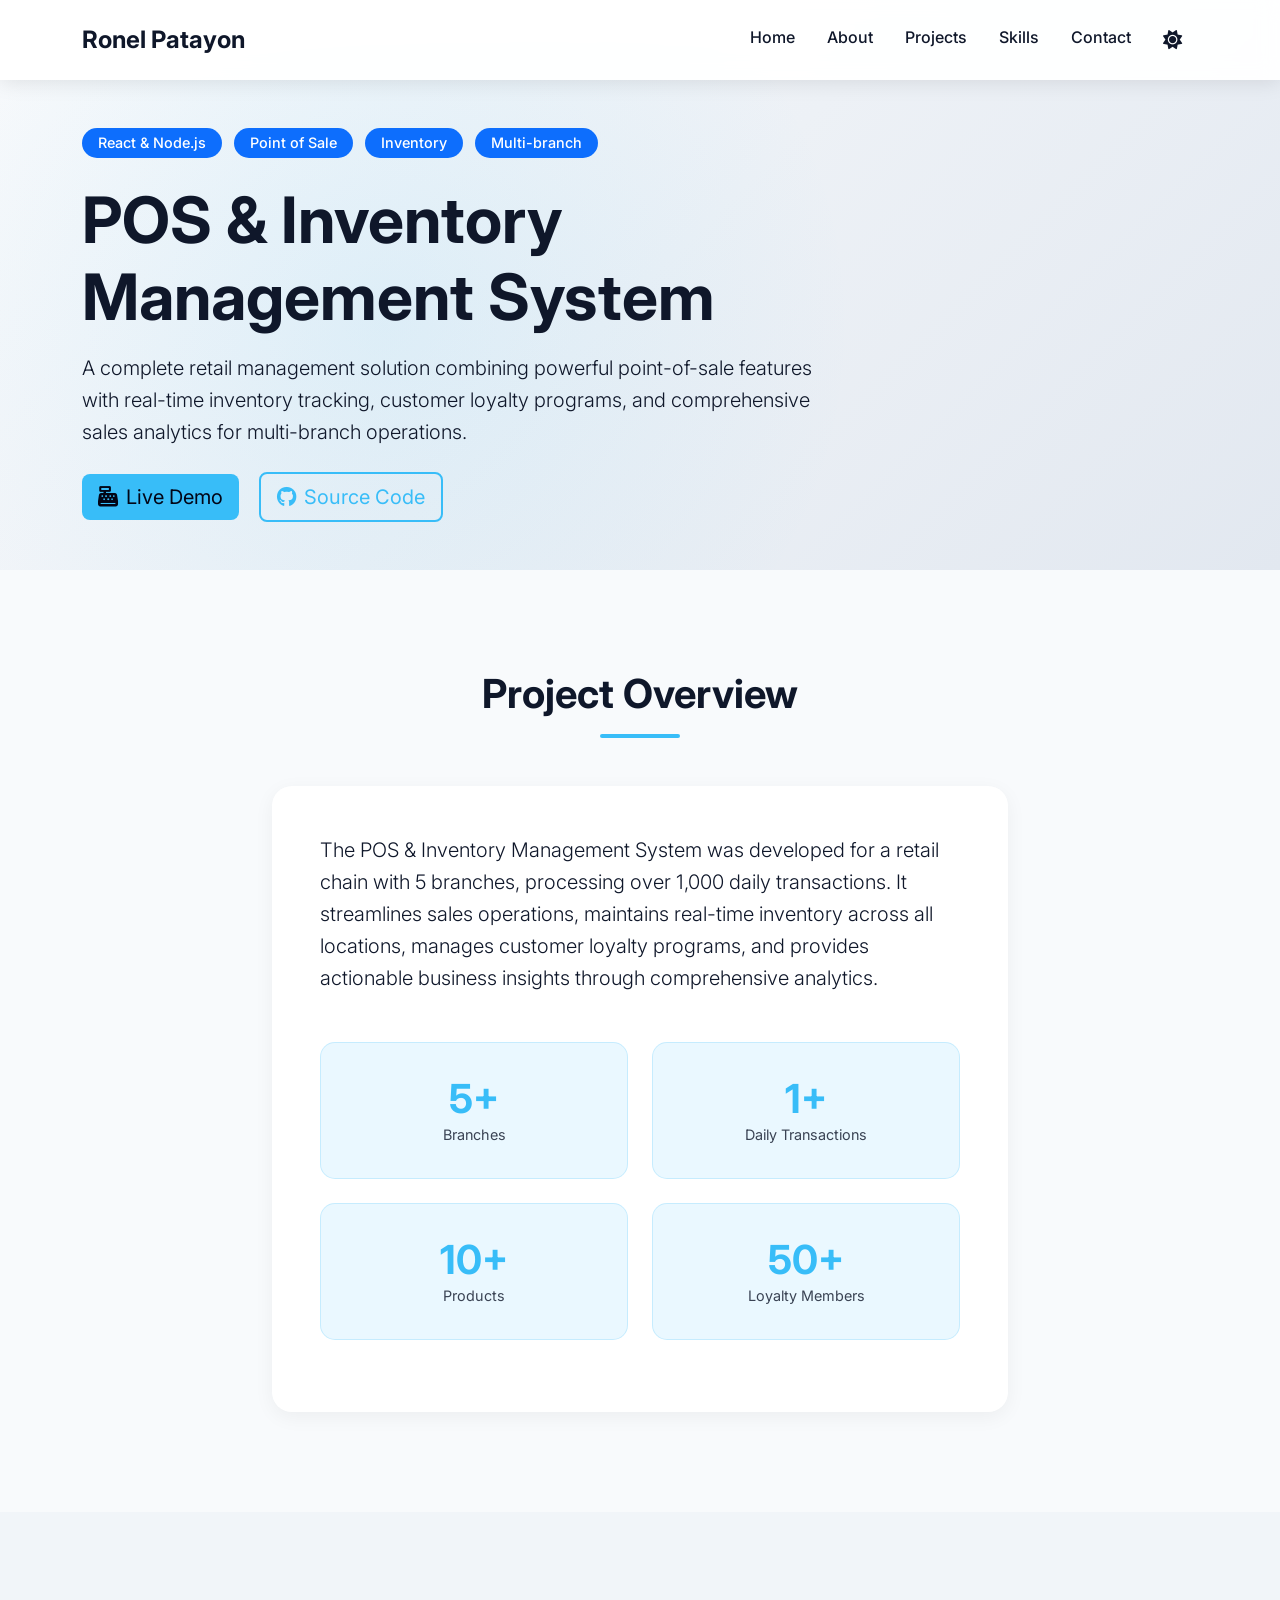
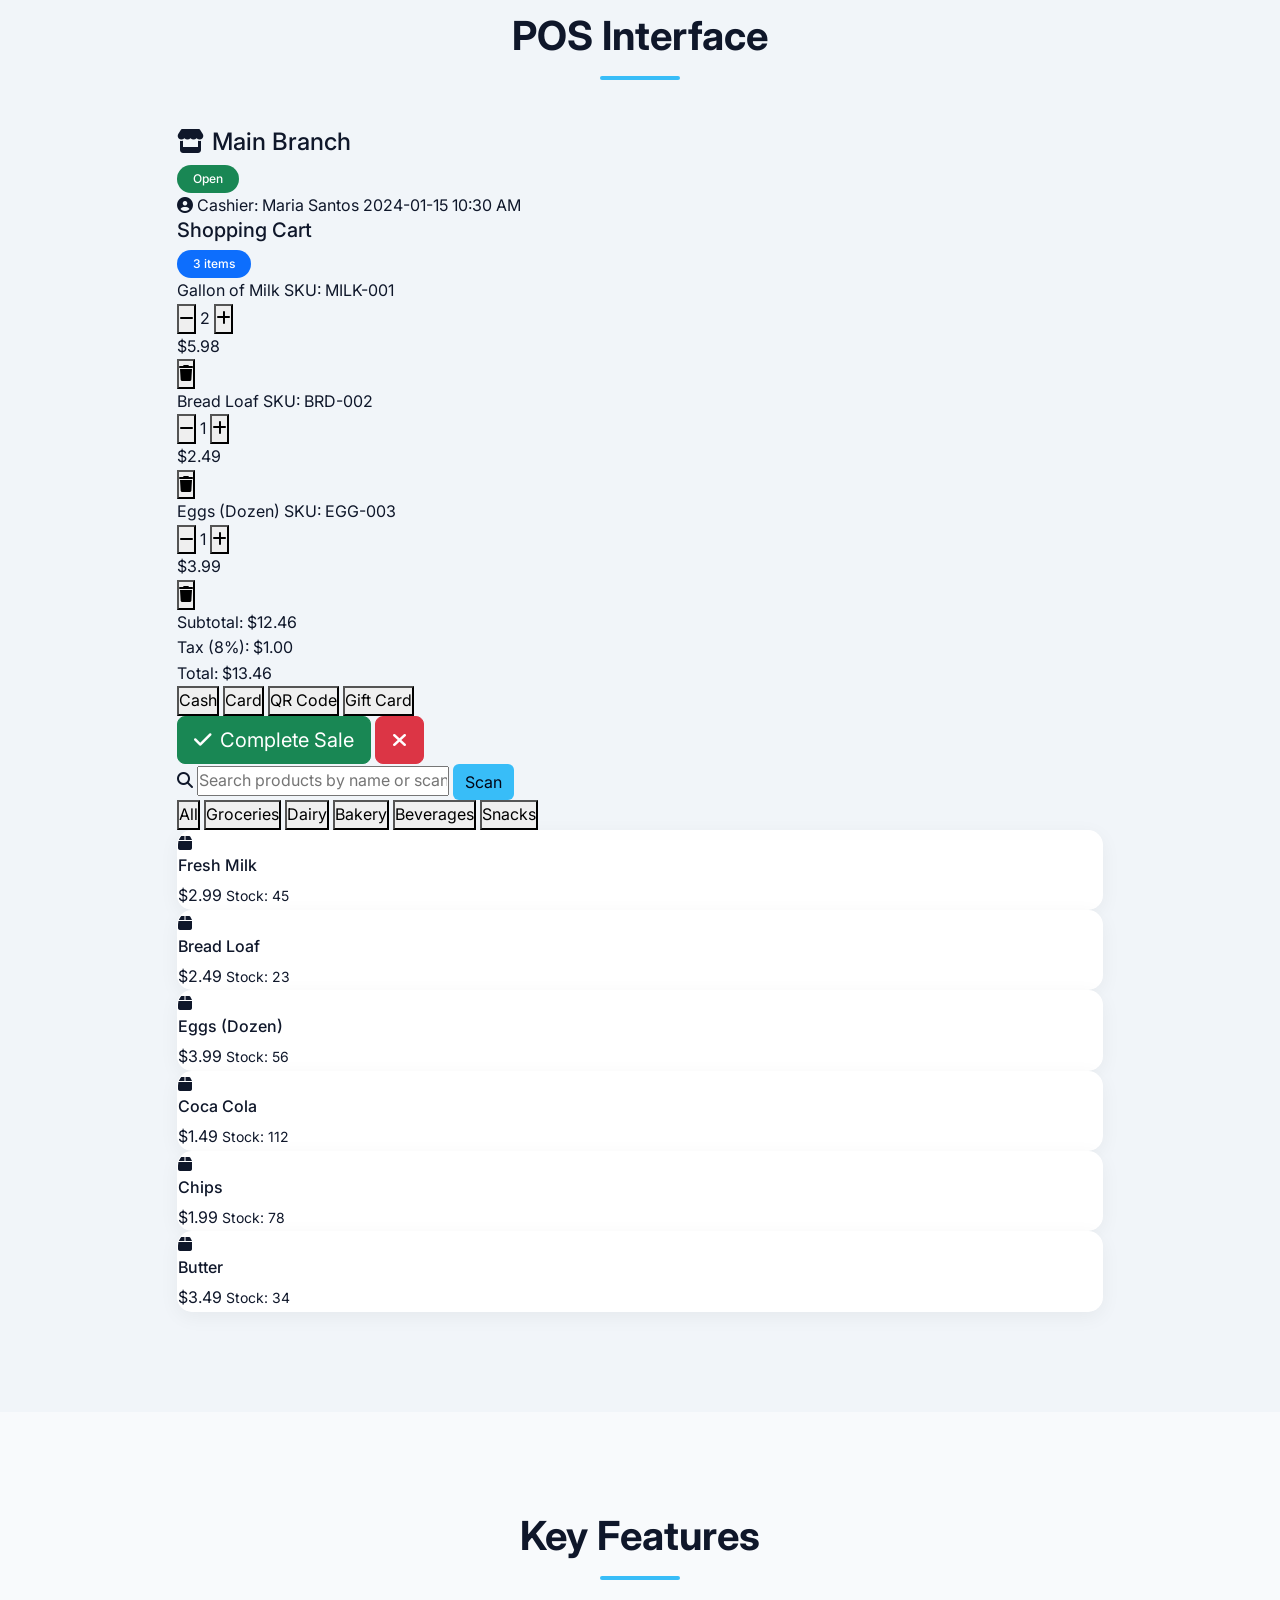
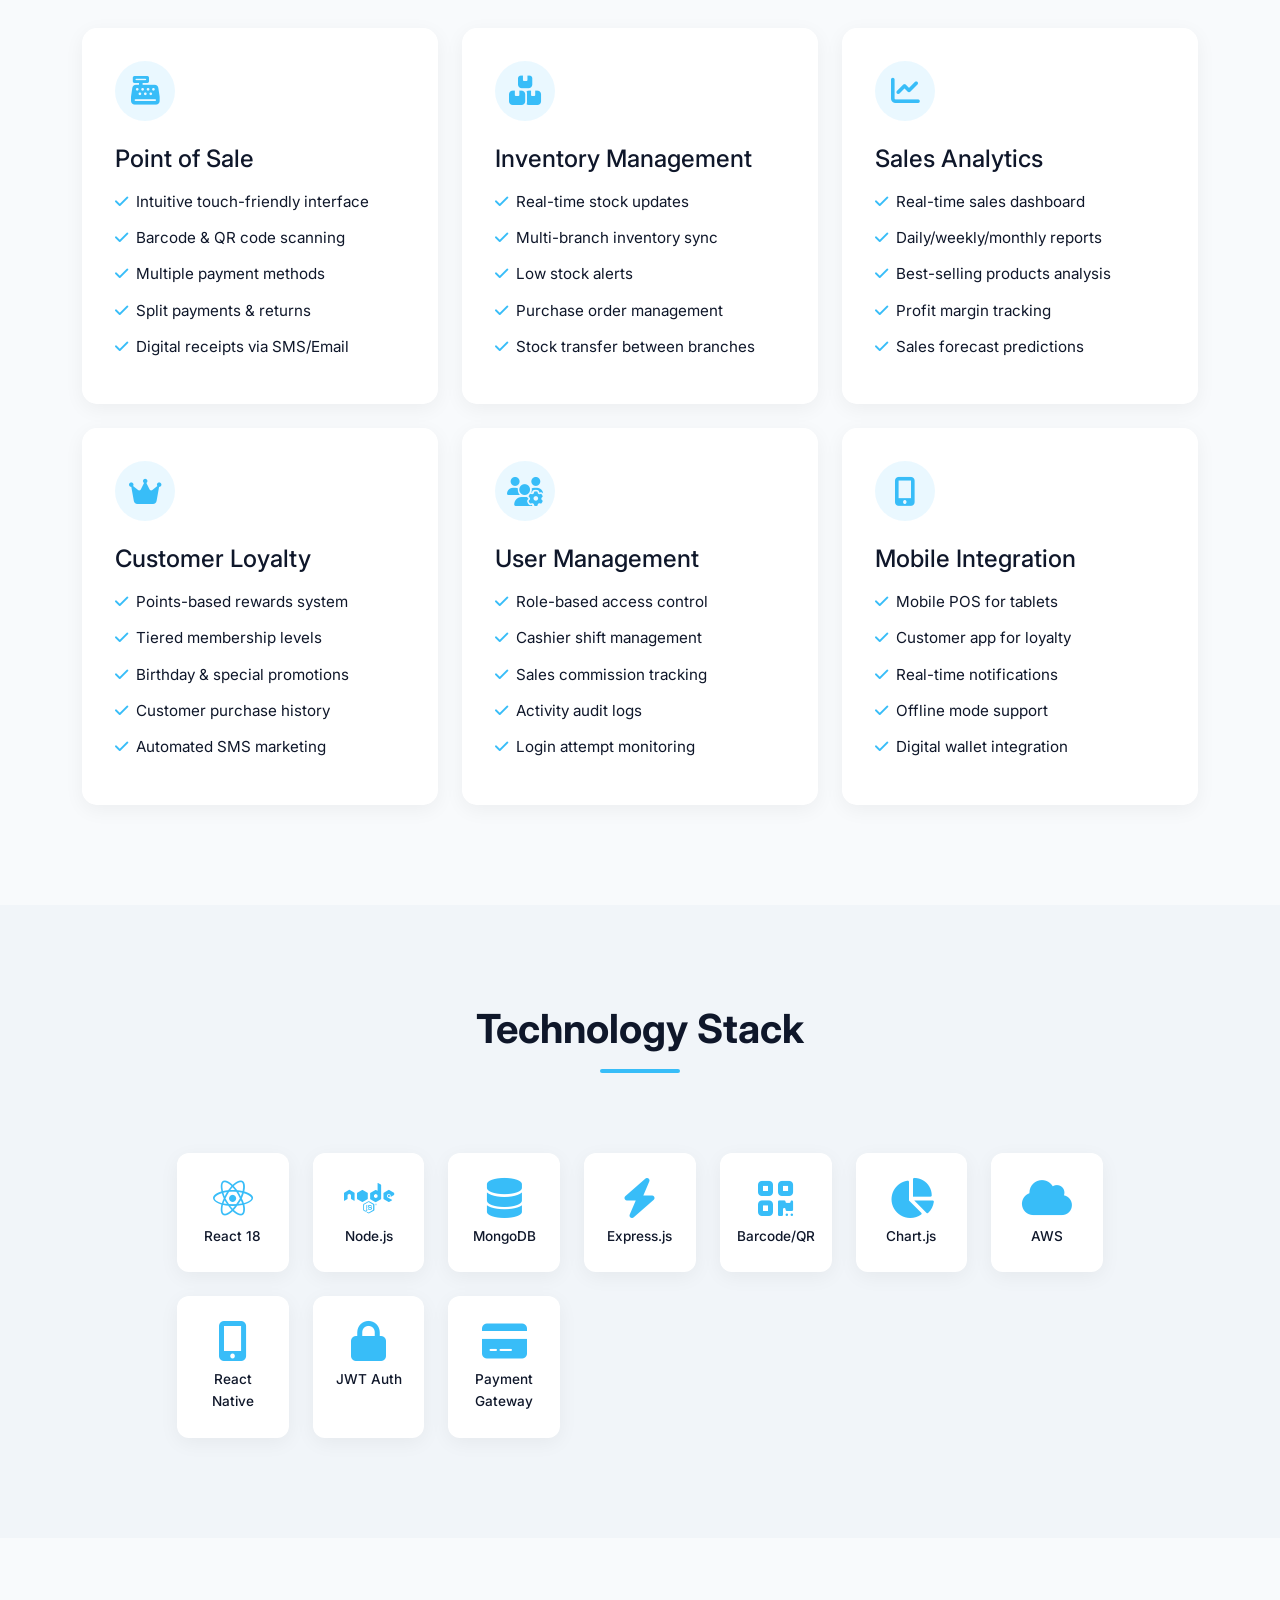
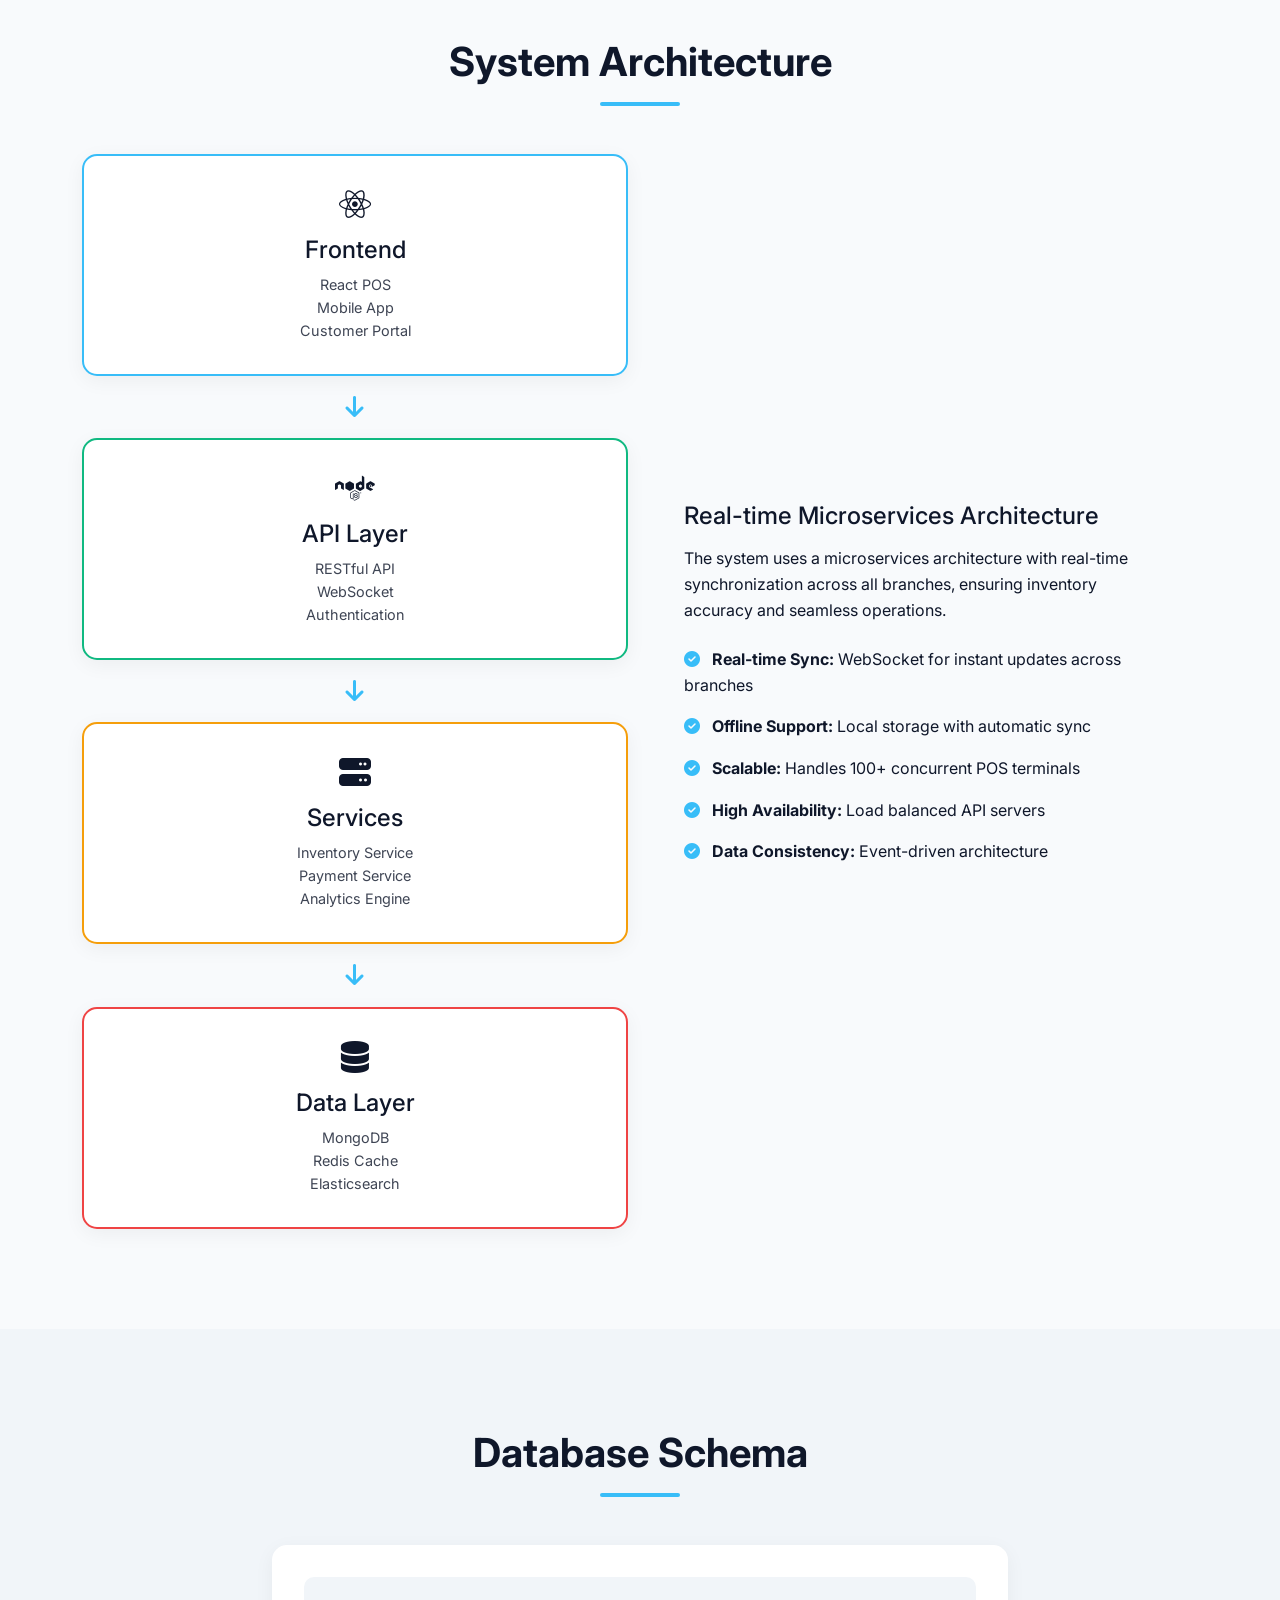
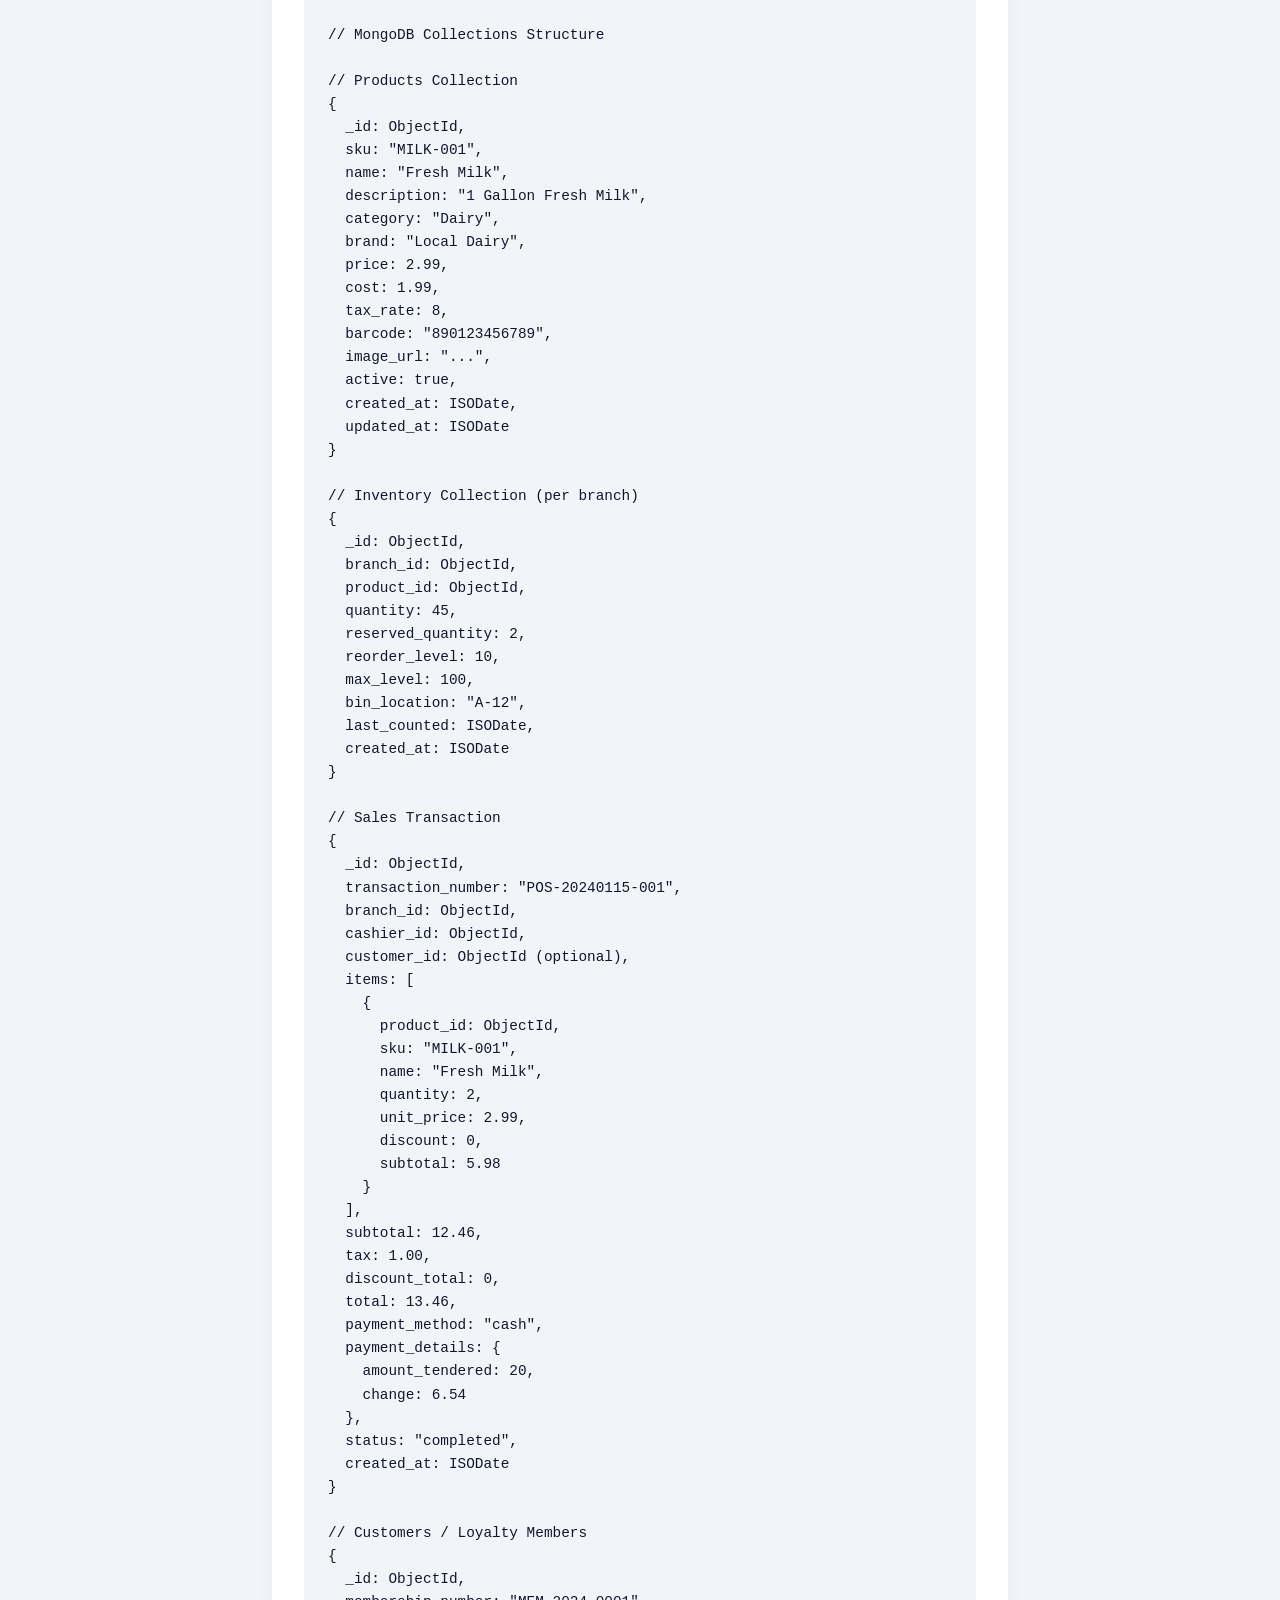
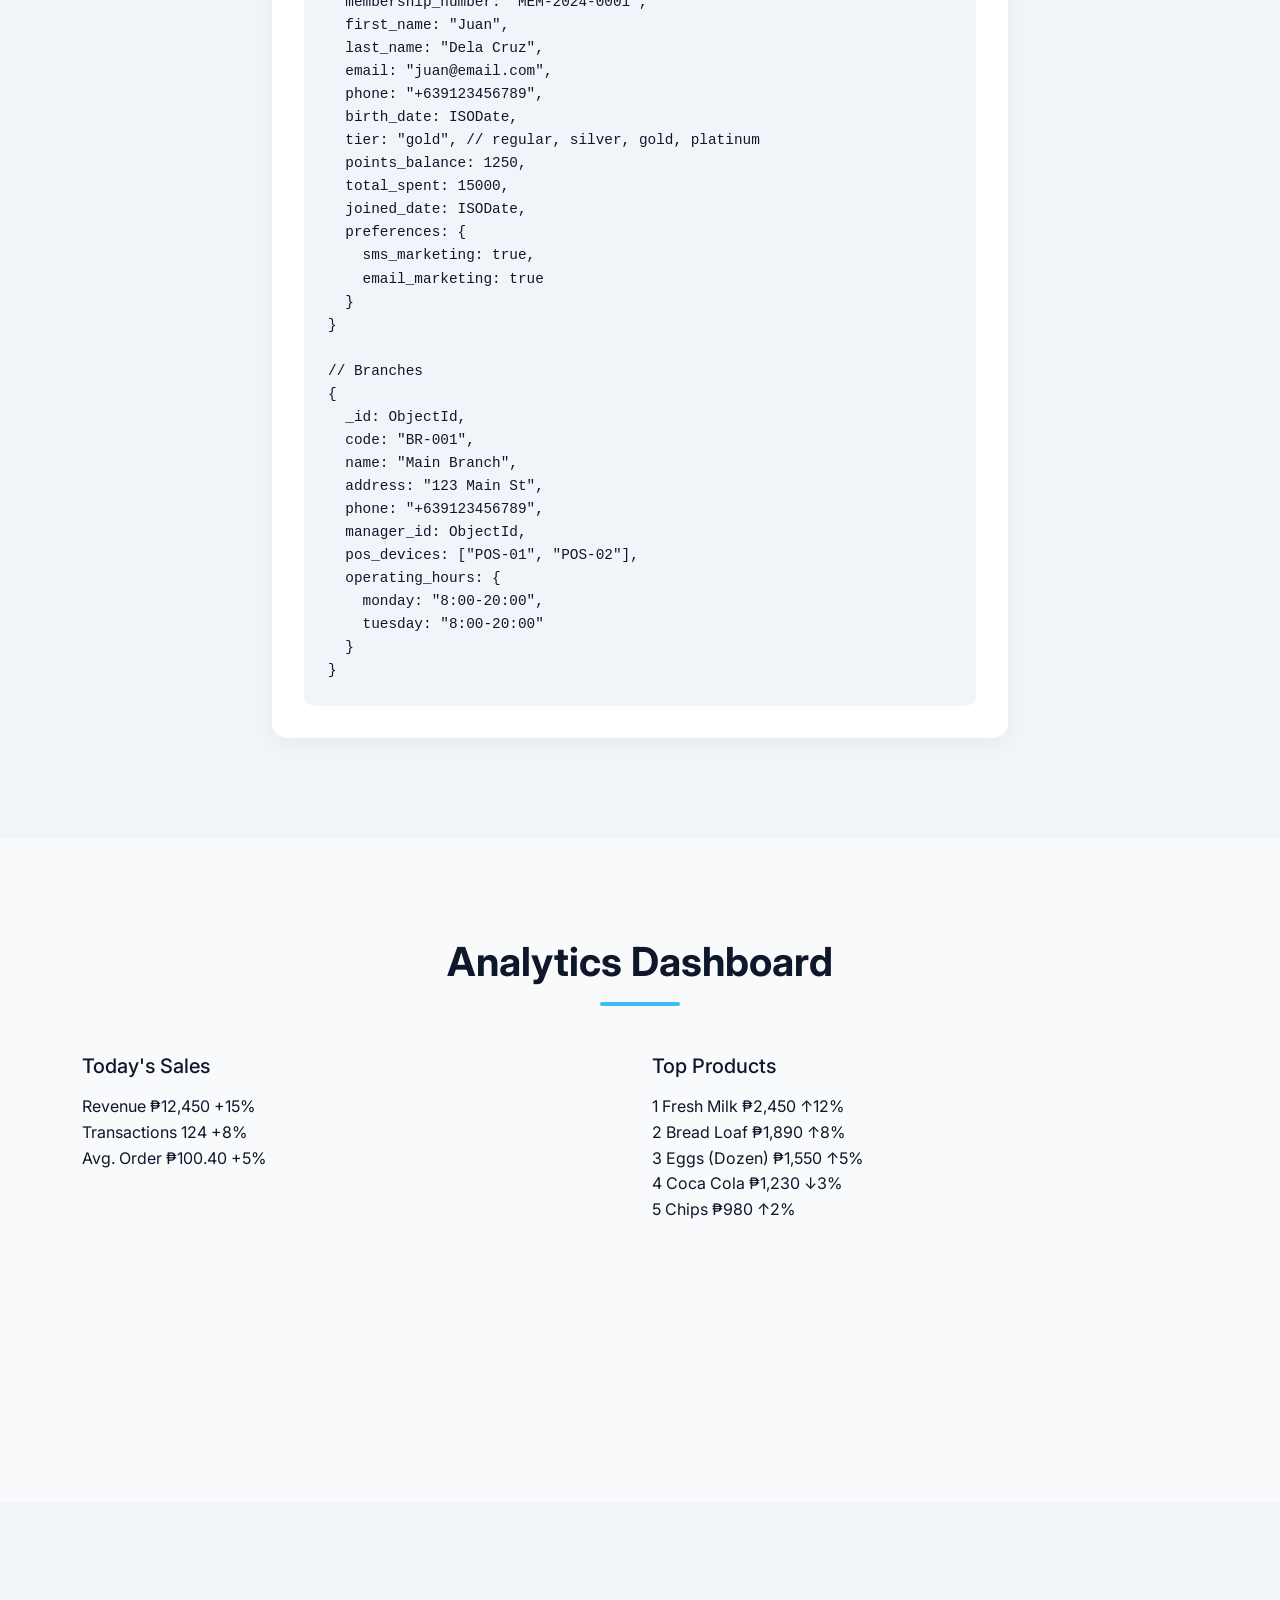
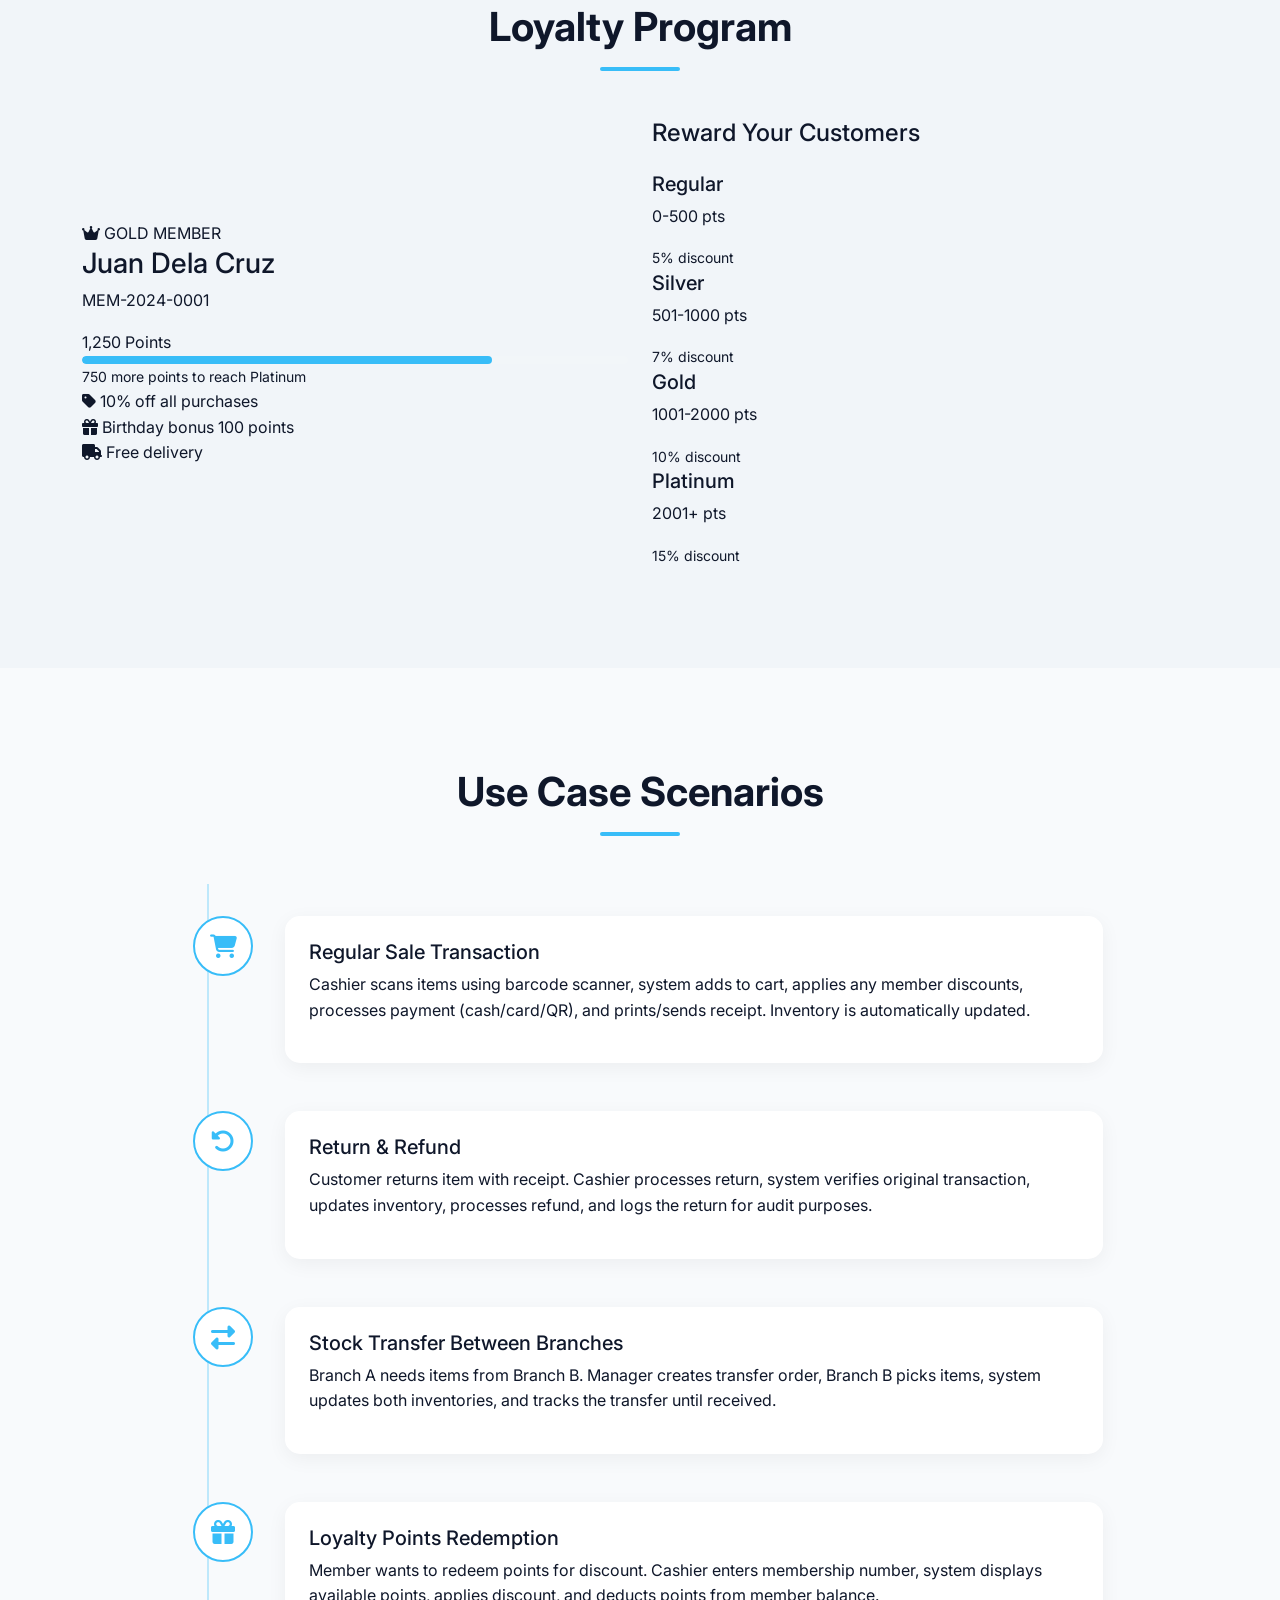
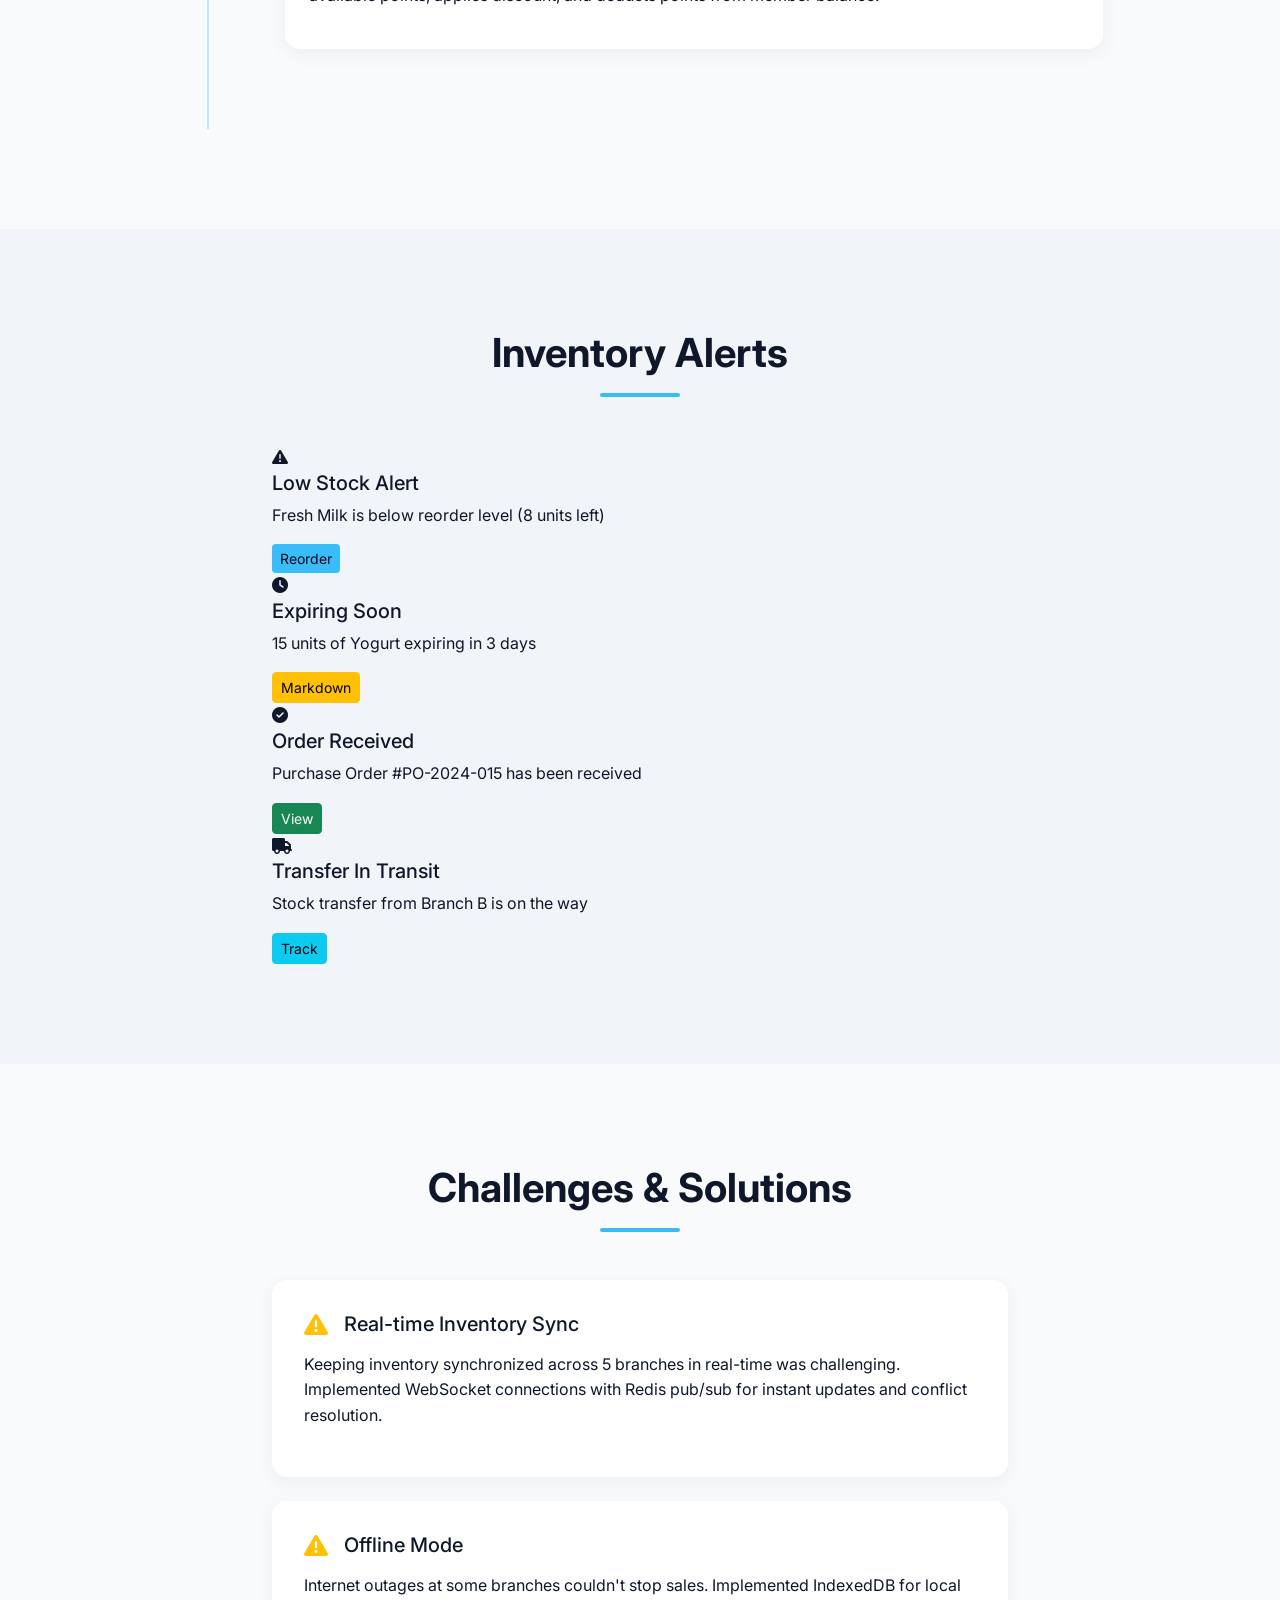
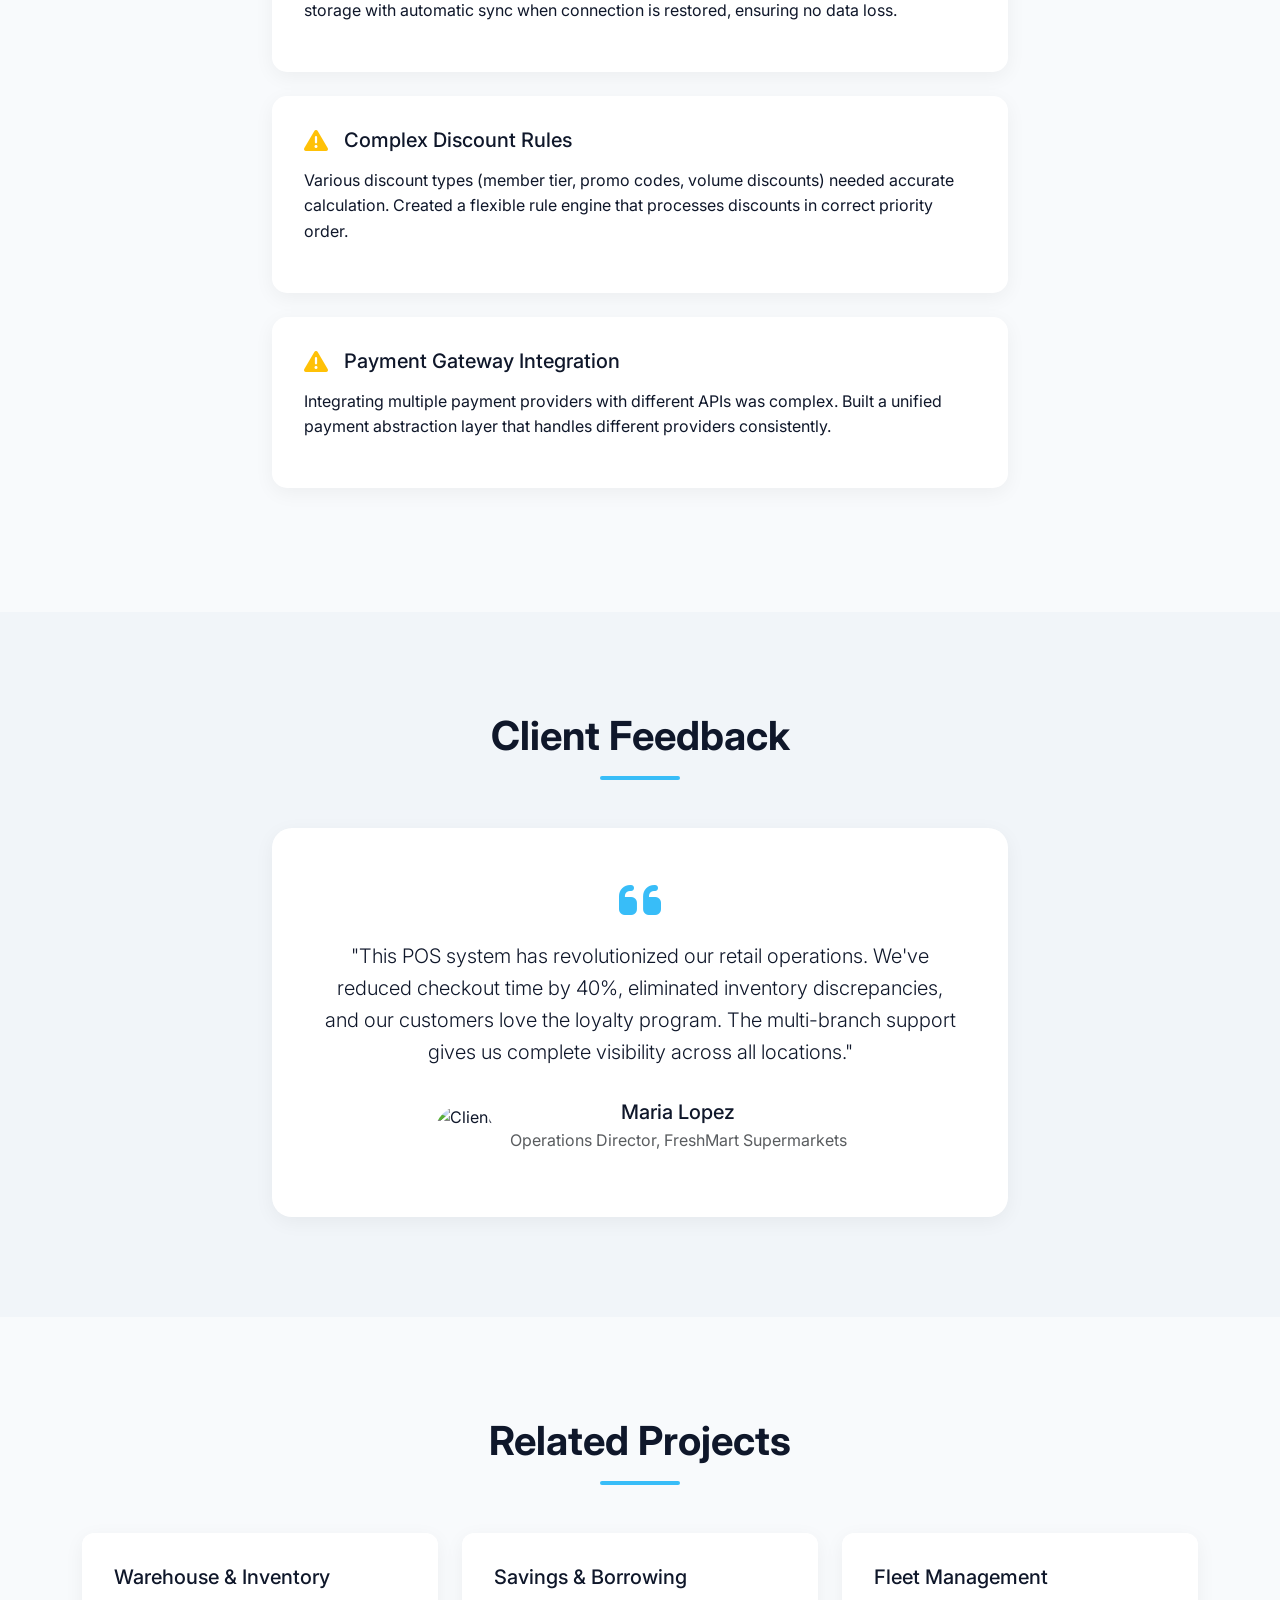
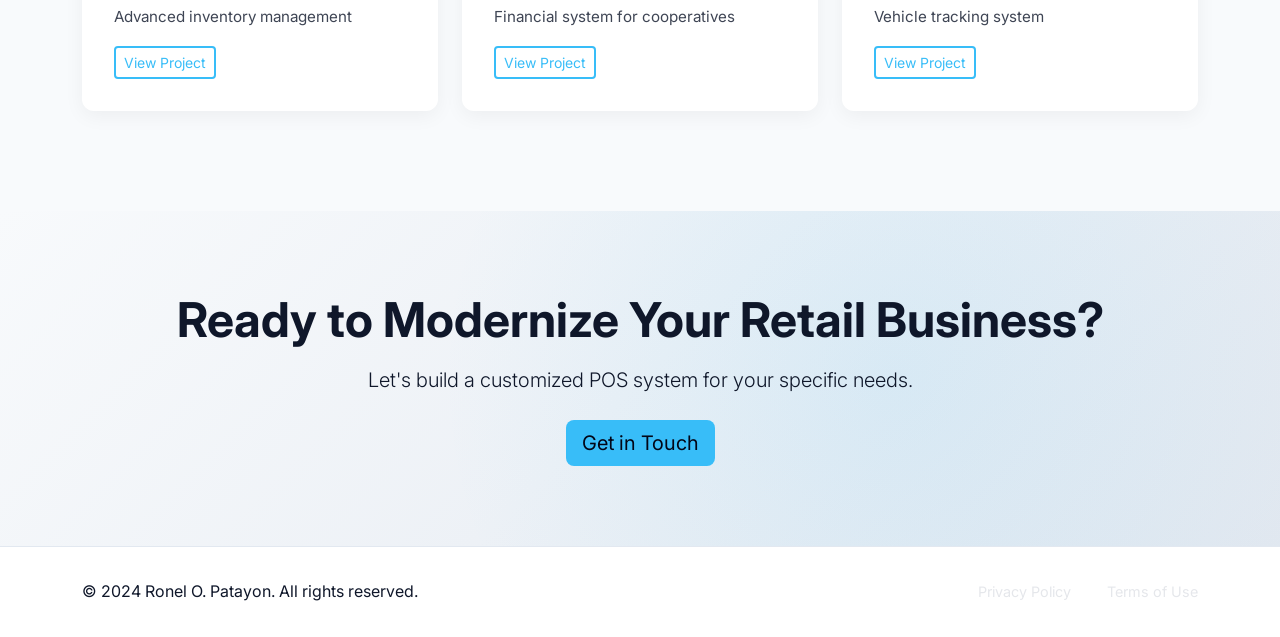
==== pos-inventory.html @ f236cc5f "Create pos-inventory.html New Page" ====
<!DOCTYPE html>
<html lang="en">
<head>
  <meta charset="UTF-8">
  <title>POS & Inventory System | Ronel O. Patayon</title>
  <meta name="viewport" content="width=device-width, initial-scale=1.0">
  <meta name="description" content="Complete point of sale system with inventory management, sales analytics, customer loyalty program, and multi-branch support">
  
  <!-- Google Fonts -->
  <link href="https://fonts.googleapis.com/css2?family=Inter:wght@300;400;600;700&display=swap" rel="stylesheet">
  
  <!-- Bootstrap 5 CSS -->
  <link href="https://cdn.jsdelivr.net/npm/bootstrap@5.3.1/dist/css/bootstrap.min.css" rel="stylesheet">
  
  <!-- Font Awesome 6.4 -->
  <link rel="stylesheet" href="https://cdnjs.cloudflare.com/ajax/libs/font-awesome/6.4.2/css/all.min.css">
  
  <!-- AOS Animation Library -->
  <link href="https://unpkg.com/aos@2.3.1/dist/aos.css" rel="stylesheet">
  
  <!-- Custom CSS -->
  <link rel="stylesheet" href="css/style.css">
  <link rel="stylesheet" href="css/project-detail.css">
</head>
<body>
  <!-- Navbar -->
  <nav class="navbar navbar-expand-lg fixed-top">
    <div class="container">
      <a class="navbar-brand logo" href="index.html">Ronel Patayon</a>
      
      <button class="navbar-toggler" type="button" data-bs-toggle="collapse" data-bs-target="#navMenu">
        <span class="navbar-toggler-icon"></span>
      </button>
      
      <div class="collapse navbar-collapse" id="navMenu">
        <ul class="navbar-nav ms-auto">
          <li class="nav-item"><a class="nav-link" href="index.html#home">Home</a></li>
          <li class="nav-item"><a class="nav-link" href="index.html#about">About</a></li>
          <li class="nav-item"><a class="nav-link" href="index.html#projects">Projects</a></li>
          <li class="nav-item"><a class="nav-link" href="index.html#skills">Skills</a></li>
          <li class="nav-item"><a class="nav-link" href="index.html#contact">Contact</a></li>
          <li class="nav-item">
            <a class="nav-link theme-toggle" href="#" id="theme-toggle">
              <i class="fa-solid fa-moon"></i>
            </a>
          </li>
        </ul>
      </div>
    </div>
  </nav>

  <!-- Project Hero Section -->
  <section class="project-hero">
    <div class="container">
      <div class="row align-items-center min-vh-50 py-5">
        <div class="col-lg-8" data-aos="fade-up">
          <div class="project-badge mb-4">
            <span class="badge bg-primary me-2">React & Node.js</span>
            <span class="badge bg-primary me-2">Point of Sale</span>
            <span class="badge bg-primary me-2">Inventory</span>
            <span class="badge bg-primary">Multi-branch</span>
          </div>
          <h1 class="display-3 fw-bold mb-3">POS & Inventory Management System</h1>
          <p class="lead mb-4">A complete retail management solution combining powerful point-of-sale features with real-time inventory tracking, customer loyalty programs, and comprehensive sales analytics for multi-branch operations.</p>
          <div class="project-links">
            <a href="#" class="btn btn-primary btn-lg me-3"><i class="fas fa-cash-register me-2"></i>Live Demo</a>
            <a href="#" class="btn btn-outline-primary btn-lg"><i class="fab fa-github me-2"></i>Source Code</a>
          </div>
        </div>
      </div>
    </div>
  </section>

  <!-- Project Overview -->
  <section class="project-overview section-padding">
    <div class="container">
      <div class="row">
        <div class="col-lg-8 mx-auto">
          <h2 class="section-title" data-aos="fade-up">Project Overview</h2>
          <div class="overview-content" data-aos="fade-up" data-aos-delay="100">
            <p class="lead">The POS & Inventory Management System was developed for a retail chain with 5 branches, processing over 1,000 daily transactions. It streamlines sales operations, maintains real-time inventory across all locations, manages customer loyalty programs, and provides actionable business insights through comprehensive analytics.</p>
            
            <div class="row mt-5">
              <div class="col-md-6 mb-4">
                <div class="stat-card">
                  <div class="stat-number">5+</div>
                  <div class="stat-label">Branches</div>
                </div>
              </div>
              <div class="col-md-6 mb-4">
                <div class="stat-card">
                  <div class="stat-number">1,000+</div>
                  <div class="stat-label">Daily Transactions</div>
                </div>
              </div>
              <div class="col-md-6 mb-4">
                <div class="stat-card">
                  <div class="stat-number">10,000+</div>
                  <div class="stat-label">Products</div>
                </div>
              </div>
              <div class="col-md-6 mb-4">
                <div class="stat-card">
                  <div class="stat-number">50,000+</div>
                  <div class="stat-label">Loyalty Members</div>
                </div>
              </div>
            </div>
          </div>
        </div>
      </div>
    </div>
  </section>

  <!-- POS Interface Preview -->
  <section class="pos-preview section-padding bg-alt">
    <div class="container">
      <h2 class="section-title" data-aos="fade-up">POS Interface</h2>
      <div class="row justify-content-center">
        <div class="col-lg-10">
          <div class="pos-terminal" data-aos="fade-up">
            <div class="pos-header">
              <div class="store-info">
                <h4><i class="fas fa-store me-2"></i>Main Branch</h4>
                <span class="badge bg-success">Open</span>
              </div>
              <div class="cashier-info">
                <i class="fas fa-user-circle"></i>
                <span>Cashier: Maria Santos</span>
                <span class="date-time">2024-01-15 10:30 AM</span>
              </div>
            </div>
            
            <div class="pos-grid">
              <!-- Cart Section -->
              <div class="cart-section">
                <div class="cart-header">
                  <h5>Shopping Cart</h5>
                  <span class="badge bg-primary">3 items</span>
                </div>
                
                <div class="cart-items">
                  <div class="cart-item">
                    <div class="item-details">
                      <span class="item-name">Gallon of Milk</span>
                      <span class="item-sku">SKU: MILK-001</span>
                    </div>
                    <div class="item-quantity">
                      <button class="qty-btn"><i class="fas fa-minus"></i></button>
                      <span>2</span>
                      <button class="qty-btn"><i class="fas fa-plus"></i></button>
                    </div>
                    <div class="item-price">$5.98</div>
                    <button class="remove-item"><i class="fas fa-trash"></i></button>
                  </div>
                  
                  <div class="cart-item">
                    <div class="item-details">
                      <span class="item-name">Bread Loaf</span>
                      <span class="item-sku">SKU: BRD-002</span>
                    </div>
                    <div class="item-quantity">
                      <button class="qty-btn"><i class="fas fa-minus"></i></button>
                      <span>1</span>
                      <button class="qty-btn"><i class="fas fa-plus"></i></button>
                    </div>
                    <div class="item-price">$2.49</div>
                    <button class="remove-item"><i class="fas fa-trash"></i></button>
                  </div>
                  
                  <div class="cart-item">
                    <div class="item-details">
                      <span class="item-name">Eggs (Dozen)</span>
                      <span class="item-sku">SKU: EGG-003</span>
                    </div>
                    <div class="item-quantity">
                      <button class="qty-btn"><i class="fas fa-minus"></i></button>
                      <span>1</span>
                      <button class="qty-btn"><i class="fas fa-plus"></i></button>
                    </div>
                    <div class="item-price">$3.99</div>
                    <button class="remove-item"><i class="fas fa-trash"></i></button>
                  </div>
                </div>
                
                <div class="cart-summary">
                  <div class="summary-row">
                    <span>Subtotal:</span>
                    <span>$12.46</span>
                  </div>
                  <div class="summary-row">
                    <span>Tax (8%):</span>
                    <span>$1.00</span>
                  </div>
                  <div class="summary-row total">
                    <span>Total:</span>
                    <span>$13.46</span>
                  </div>
                </div>
                
                <div class="payment-section">
                  <div class="payment-methods">
                    <button class="payment-btn active">Cash</button>
                    <button class="payment-btn">Card</button>
                    <button class="payment-btn">QR Code</button>
                    <button class="payment-btn">Gift Card</button>
                  </div>
                  <div class="payment-actions">
                    <button class="btn btn-success btn-lg flex-grow-1">
                      <i class="fas fa-check me-2"></i>Complete Sale
                    </button>
                    <button class="btn btn-danger btn-lg">
                      <i class="fas fa-times"></i>
                    </button>
                  </div>
                </div>
              </div>
              
              <!-- Product Grid Section -->
              <div class="products-section">
                <div class="search-bar">
                  <i class="fas fa-search"></i>
                  <input type="text" placeholder="Search products by name or scan barcode...">
                  <button class="btn btn-primary">Scan</button>
                </div>
                
                <div class="category-tabs">
                  <button class="category-btn active">All</button>
                  <button class="category-btn">Groceries</button>
                  <button class="category-btn">Dairy</button>
                  <button class="category-btn">Bakery</button>
                  <button class="category-btn">Beverages</button>
                  <button class="category-btn">Snacks</button>
                </div>
                
                <div class="product-grid">
                  <div class="product-card">
                    <div class="product-image">
                      <i class="fas fa-box"></i>
                    </div>
                    <div class="product-info">
                      <h6>Fresh Milk</h6>
                      <span class="price">$2.99</span>
                      <small>Stock: 45</small>
                    </div>
                  </div>
                  
                  <div class="product-card">
                    <div class="product-image">
                      <i class="fas fa-box"></i>
                    </div>
                    <div class="product-info">
                      <h6>Bread Loaf</h6>
                      <span class="price">$2.49</span>
                      <small>Stock: 23</small>
                    </div>
                  </div>
                  
                  <div class="product-card">
                    <div class="product-image">
                      <i class="fas fa-box"></i>
                    </div>
                    <div class="product-info">
                      <h6>Eggs (Dozen)</h6>
                      <span class="price">$3.99</span>
                      <small>Stock: 56</small>
                    </div>
                  </div>
                  
                  <div class="product-card">
                    <div class="product-image">
                      <i class="fas fa-box"></i>
                    </div>
                    <div class="product-info">
                      <h6>Coca Cola</h6>
                      <span class="price">$1.49</span>
                      <small>Stock: 112</small>
                    </div>
                  </div>
                  
                  <div class="product-card">
                    <div class="product-image">
                      <i class="fas fa-box"></i>
                    </div>
                    <div class="product-info">
                      <h6>Chips</h6>
                      <span class="price">$1.99</span>
                      <small>Stock: 78</small>
                    </div>
                  </div>
                  
                  <div class="product-card">
                    <div class="product-image">
                      <i class="fas fa-box"></i>
                    </div>
                    <div class="product-info">
                      <h6>Butter</h6>
                      <span class="price">$3.49</span>
                      <small>Stock: 34</small>
                    </div>
                  </div>
                </div>
              </div>
            </div>
          </div>
        </div>
      </div>
    </div>
  </section>

  <!-- Key Features -->
  <section class="key-features section-padding">
    <div class="container">
      <h2 class="section-title" data-aos="fade-up">Key Features</h2>
      <div class="row g-4">
        <div class="col-md-6 col-lg-4" data-aos="fade-up" data-aos-delay="100">
          <div class="feature-card">
            <div class="feature-icon">
              <i class="fas fa-cash-register"></i>
            </div>
            <h3 class="h4 mb-3">Point of Sale</h3>
            <ul class="feature-list">
              <li><i class="fas fa-check text-primary me-2"></i>Intuitive touch-friendly interface</li>
              <li><i class="fas fa-check text-primary me-2"></i>Barcode & QR code scanning</li>
              <li><i class="fas fa-check text-primary me-2"></i>Multiple payment methods</li>
              <li><i class="fas fa-check text-primary me-2"></i>Split payments & returns</li>
              <li><i class="fas fa-check text-primary me-2"></i>Digital receipts via SMS/Email</li>
            </ul>
          </div>
        </div>

        <div class="col-md-6 col-lg-4" data-aos="fade-up" data-aos-delay="200">
          <div class="feature-card">
            <div class="feature-icon">
              <i class="fas fa-boxes"></i>
            </div>
            <h3 class="h4 mb-3">Inventory Management</h3>
            <ul class="feature-list">
              <li><i class="fas fa-check text-primary me-2"></i>Real-time stock updates</li>
              <li><i class="fas fa-check text-primary me-2"></i>Multi-branch inventory sync</li>
              <li><i class="fas fa-check text-primary me-2"></i>Low stock alerts</li>
              <li><i class="fas fa-check text-primary me-2"></i>Purchase order management</li>
              <li><i class="fas fa-check text-primary me-2"></i>Stock transfer between branches</li>
            </ul>
          </div>
        </div>

        <div class="col-md-6 col-lg-4" data-aos="fade-up" data-aos-delay="300">
          <div class="feature-card">
            <div class="feature-icon">
              <i class="fas fa-chart-line"></i>
            </div>
            <h3 class="h4 mb-3">Sales Analytics</h3>
            <ul class="feature-list">
              <li><i class="fas fa-check text-primary me-2"></i>Real-time sales dashboard</li>
              <li><i class="fas fa-check text-primary me-2"></i>Daily/weekly/monthly reports</li>
              <li><i class="fas fa-check text-primary me-2"></i>Best-selling products analysis</li>
              <li><i class="fas fa-check text-primary me-2"></i>Profit margin tracking</li>
              <li><i class="fas fa-check text-primary me-2"></i>Sales forecast predictions</li>
            </ul>
          </div>
        </div>

        <div class="col-md-6 col-lg-4" data-aos="fade-up" data-aos-delay="400">
          <div class="feature-card">
            <div class="feature-icon">
              <i class="fas fa-crown"></i>
            </div>
            <h3 class="h4 mb-3">Customer Loyalty</h3>
            <ul class="feature-list">
              <li><i class="fas fa-check text-primary me-2"></i>Points-based rewards system</li>
              <li><i class="fas fa-check text-primary me-2"></i>Tiered membership levels</li>
              <li><i class="fas fa-check text-primary me-2"></i>Birthday & special promotions</li>
              <li><i class="fas fa-check text-primary me-2"></i>Customer purchase history</li>
              <li><i class="fas fa-check text-primary me-2"></i>Automated SMS marketing</li>
            </ul>
          </div>
        </div>

        <div class="col-md-6 col-lg-4" data-aos="fade-up" data-aos-delay="500">
          <div class="feature-card">
            <div class="feature-icon">
              <i class="fas fa-users-cog"></i>
            </div>
            <h3 class="h4 mb-3">User Management</h3>
            <ul class="feature-list">
              <li><i class="fas fa-check text-primary me-2"></i>Role-based access control</li>
              <li><i class="fas fa-check text-primary me-2"></i>Cashier shift management</li>
              <li><i class="fas fa-check text-primary me-2"></i>Sales commission tracking</li>
              <li><i class="fas fa-check text-primary me-2"></i>Activity audit logs</li>
              <li><i class="fas fa-check text-primary me-2"></i>Login attempt monitoring</li>
            </ul>
          </div>
        </div>

        <div class="col-md-6 col-lg-4" data-aos="fade-up" data-aos-delay="600">
          <div class="feature-card">
            <div class="feature-icon">
              <i class="fas fa-mobile-alt"></i>
            </div>
            <h3 class="h4 mb-3">Mobile Integration</h3>
            <ul class="feature-list">
              <li><i class="fas fa-check text-primary me-2"></i>Mobile POS for tablets</li>
              <li><i class="fas fa-check text-primary me-2"></i>Customer app for loyalty</li>
              <li><i class="fas fa-check text-primary me-2"></i>Real-time notifications</li>
              <li><i class="fas fa-check text-primary me-2"></i>Offline mode support</li>
              <li><i class="fas fa-check text-primary me-2"></i>Digital wallet integration</li>
            </ul>
          </div>
        </div>
      </div>
    </div>
  </section>

  <!-- Technology Stack -->
  <section class="tech-stack section-padding bg-alt">
    <div class="container">
      <h2 class="section-title" data-aos="fade-up">Technology Stack</h2>
      <div class="row justify-content-center">
        <div class="col-lg-10">
          <div class="tech-grid">
            <div class="tech-item" data-aos="zoom-in" data-aos-delay="100">
              <i class="fab fa-react"></i>
              <span>React 18</span>
            </div>
            <div class="tech-item" data-aos="zoom-in" data-aos-delay="150">
              <i class="fab fa-node"></i>
              <span>Node.js</span>
            </div>
            <div class="tech-item" data-aos="zoom-in" data-aos-delay="200">
              <i class="fas fa-database"></i>
              <span>MongoDB</span>
            </div>
            <div class="tech-item" data-aos="zoom-in" data-aos-delay="250">
              <i class="fas fa-bolt"></i>
              <span>Express.js</span>
            </div>
            <div class="tech-item" data-aos="zoom-in" data-aos-delay="300">
              <i class="fas fa-qrcode"></i>
              <span>Barcode/QR</span>
            </div>
            <div class="tech-item" data-aos="zoom-in" data-aos-delay="350">
              <i class="fas fa-chart-pie"></i>
              <span>Chart.js</span>
            </div>
            <div class="tech-item" data-aos="zoom-in" data-aos-delay="400">
              <i class="fas fa-cloud"></i>
              <span>AWS</span>
            </div>
            <div class="tech-item" data-aos="zoom-in" data-aos-delay="450">
              <i class="fas fa-mobile-alt"></i>
              <span>React Native</span>
            </div>
            <div class="tech-item" data-aos="zoom-in" data-aos-delay="500">
              <i class="fas fa-lock"></i>
              <span>JWT Auth</span>
            </div>
            <div class="tech-item" data-aos="zoom-in" data-aos-delay="550">
              <i class="fas fa-credit-card"></i>
              <span>Payment Gateway</span>
            </div>
          </div>
        </div>
      </div>
    </div>
  </section>

  <!-- System Architecture -->
  <section class="system-architecture section-padding">
    <div class="container">
      <h2 class="section-title" data-aos="fade-up">System Architecture</h2>
      <div class="row align-items-center">
        <div class="col-lg-6" data-aos="fade-right">
          <div class="architecture-diagram">
            <div class="arch-box frontend">
              <i class="fab fa-react"></i>
              <h4>Frontend</h4>
              <p>React POS<br>Mobile App<br>Customer Portal</p>
            </div>
            <div class="arch-arrow"><i class="fas fa-arrow-down"></i></div>
            <div class="arch-box api">
              <i class="fab fa-node"></i>
              <h4>API Layer</h4>
              <p>RESTful API<br>WebSocket<br>Authentication</p>
            </div>
            <div class="arch-arrow"><i class="fas fa-arrow-down"></i></div>
            <div class="arch-box backend">
              <i class="fas fa-server"></i>
              <h4>Services</h4>
              <p>Inventory Service<br>Payment Service<br>Analytics Engine</p>
            </div>
            <div class="arch-arrow"><i class="fas fa-arrow-down"></i></div>
            <div class="arch-box database">
              <i class="fas fa-database"></i>
              <h4>Data Layer</h4>
              <p>MongoDB<br>Redis Cache<br>Elasticsearch</p>
            </div>
          </div>
        </div>
        <div class="col-lg-6" data-aos="fade-left">
          <div class="architecture-content">
            <h3 class="h4 mb-3">Real-time Microservices Architecture</h3>
            <p>The system uses a microservices architecture with real-time synchronization across all branches, ensuring inventory accuracy and seamless operations.</p>
            <ul class="arch-list mt-4">
              <li><i class="fas fa-check-circle text-primary me-2"></i> <strong>Real-time Sync:</strong> WebSocket for instant updates across branches</li>
              <li><i class="fas fa-check-circle text-primary me-2"></i> <strong>Offline Support:</strong> Local storage with automatic sync</li>
              <li><i class="fas fa-check-circle text-primary me-2"></i> <strong>Scalable:</strong> Handles 100+ concurrent POS terminals</li>
              <li><i class="fas fa-check-circle text-primary me-2"></i> <strong>High Availability:</strong> Load balanced API servers</li>
              <li><i class="fas fa-check-circle text-primary me-2"></i> <strong>Data Consistency:</strong> Event-driven architecture</li>
            </ul>
          </div>
        </div>
      </div>
    </div>
  </section>

  <!-- Database Schema -->
  <section class="database-schema section-padding bg-alt">
    <div class="container">
      <h2 class="section-title" data-aos="fade-up">Database Schema</h2>
      <div class="row">
        <div class="col-lg-8 mx-auto">
          <div class="schema-diagram" data-aos="fade-up">
            <pre class="schema-code"><code>
// MongoDB Collections Structure

// Products Collection
{
  _id: ObjectId,
  sku: "MILK-001",
  name: "Fresh Milk",
  description: "1 Gallon Fresh Milk",
  category: "Dairy",
  brand: "Local Dairy",
  price: 2.99,
  cost: 1.99,
  tax_rate: 8,
  barcode: "890123456789",
  image_url: "...",
  active: true,
  created_at: ISODate,
  updated_at: ISODate
}

// Inventory Collection (per branch)
{
  _id: ObjectId,
  branch_id: ObjectId,
  product_id: ObjectId,
  quantity: 45,
  reserved_quantity: 2,
  reorder_level: 10,
  max_level: 100,
  bin_location: "A-12",
  last_counted: ISODate,
  created_at: ISODate
}

// Sales Transaction
{
  _id: ObjectId,
  transaction_number: "POS-20240115-001",
  branch_id: ObjectId,
  cashier_id: ObjectId,
  customer_id: ObjectId (optional),
  items: [
    {
      product_id: ObjectId,
      sku: "MILK-001",
      name: "Fresh Milk",
      quantity: 2,
      unit_price: 2.99,
      discount: 0,
      subtotal: 5.98
    }
  ],
  subtotal: 12.46,
  tax: 1.00,
  discount_total: 0,
  total: 13.46,
  payment_method: "cash",
  payment_details: {
    amount_tendered: 20,
    change: 6.54
  },
  status: "completed",
  created_at: ISODate
}

// Customers / Loyalty Members
{
  _id: ObjectId,
  membership_number: "MEM-2024-0001",
  first_name: "Juan",
  last_name: "Dela Cruz",
  email: "juan@email.com",
  phone: "+639123456789",
  birth_date: ISODate,
  tier: "gold", // regular, silver, gold, platinum
  points_balance: 1250,
  total_spent: 15000,
  joined_date: ISODate,
  preferences: {
    sms_marketing: true,
    email_marketing: true
  }
}

// Branches
{
  _id: ObjectId,
  code: "BR-001",
  name: "Main Branch",
  address: "123 Main St",
  phone: "+639123456789",
  manager_id: ObjectId,
  pos_devices: ["POS-01", "POS-02"],
  operating_hours: {
    monday: "8:00-20:00",
    tuesday: "8:00-20:00"
  }
}</code></pre>
          </div>
        </div>
      </div>
    </div>
  </section>

  <!-- Sales Dashboard Preview -->
  <section class="dashboard-preview section-padding">
    <div class="container">
      <h2 class="section-title" data-aos="fade-up">Analytics Dashboard</h2>
      <div class="row">
        <div class="col-md-6 mb-4" data-aos="fade-up" data-aos-delay="100">
          <div class="dashboard-card">
            <h3 class="h5 mb-3">Today's Sales</h3>
            <div class="kpi-grid">
              <div class="kpi-item">
                <span class="kpi-label">Revenue</span>
                <span class="kpi-value">₱12,450</span>
                <span class="kpi-change positive">+15%</span>
              </div>
              <div class="kpi-item">
                <span class="kpi-label">Transactions</span>
                <span class="kpi-value">124</span>
                <span class="kpi-change positive">+8%</span>
              </div>
              <div class="kpi-item">
                <span class="kpi-label">Avg. Order</span>
                <span class="kpi-value">₱100.40</span>
                <span class="kpi-change positive">+5%</span>
              </div>
            </div>
            <canvas id="salesChart" height="200"></canvas>
          </div>
        </div>
        
        <div class="col-md-6 mb-4" data-aos="fade-up" data-aos-delay="200">
          <div class="dashboard-card">
            <h3 class="h5 mb-3">Top Products</h3>
            <div class="top-products">
              <div class="top-product-item">
                <span class="product-rank">1</span>
                <span class="product-name">Fresh Milk</span>
                <span class="product-sales">₱2,450</span>
                <span class="product-trend positive">↑12%</span>
              </div>
              <div class="top-product-item">
                <span class="product-rank">2</span>
                <span class="product-name">Bread Loaf</span>
                <span class="product-sales">₱1,890</span>
                <span class="product-trend positive">↑8%</span>
              </div>
              <div class="top-product-item">
                <span class="product-rank">3</span>
                <span class="product-name">Eggs (Dozen)</span>
                <span class="product-sales">₱1,550</span>
                <span class="product-trend positive">↑5%</span>
              </div>
              <div class="top-product-item">
                <span class="product-rank">4</span>
                <span class="product-name">Coca Cola</span>
                <span class="product-sales">₱1,230</span>
                <span class="product-trend negative">↓3%</span>
              </div>
              <div class="top-product-item">
                <span class="product-rank">5</span>
                <span class="product-name">Chips</span>
                <span class="product-sales">₱980</span>
                <span class="product-trend positive">↑2%</span>
              </div>
            </div>
          </div>
        </div>
      </div>
    </div>
  </section>

  <!-- Loyalty Program Preview -->
  <section class="loyalty-preview section-padding bg-alt">
    <div class="container">
      <h2 class="section-title" data-aos="fade-up">Loyalty Program</h2>
      <div class="row align-items-center">
        <div class="col-lg-6" data-aos="fade-right">
          <div class="loyalty-card">
            <div class="member-tier gold">
              <i class="fas fa-crown"></i>
              <span>GOLD MEMBER</span>
            </div>
            <div class="member-info">
              <h3>Juan Dela Cruz</h3>
              <p class="member-id">MEM-2024-0001</p>
              <div class="points-display">
                <span class="points-value">1,250</span>
                <span class="points-label">Points</span>
              </div>
              <div class="points-progress">
                <div class="progress">
                  <div class="progress-bar" style="width: 75%"></div>
                </div>
                <small>750 more points to reach Platinum</small>
              </div>
            </div>
            <div class="member-benefits">
              <div class="benefit-item">
                <i class="fas fa-tag"></i>
                <span>10% off all purchases</span>
              </div>
              <div class="benefit-item">
                <i class="fas fa-gift"></i>
                <span>Birthday bonus 100 points</span>
              </div>
              <div class="benefit-item">
                <i class="fas fa-truck"></i>
                <span>Free delivery</span>
              </div>
            </div>
          </div>
        </div>
        
        <div class="col-lg-6" data-aos="fade-left">
          <div class="loyalty-features">
            <h3 class="h4 mb-4">Reward Your Customers</h3>
            <div class="tier-grid">
              <div class="tier-item regular">
                <h5>Regular</h5>
                <p>0-500 pts</p>
                <small>5% discount</small>
              </div>
              <div class="tier-item silver">
                <h5>Silver</h5>
                <p>501-1000 pts</p>
                <small>7% discount</small>
              </div>
              <div class="tier-item gold">
                <h5>Gold</h5>
                <p>1001-2000 pts</p>
                <small>10% discount</small>
              </div>
              <div class="tier-item platinum">
                <h5>Platinum</h5>
                <p>2001+ pts</p>
                <small>15% discount</small>
              </div>
            </div>
          </div>
        </div>
      </div>
    </div>
  </section>

  <!-- Use Case Scenarios -->
  <section class="use-cases section-padding">
    <div class="container">
      <h2 class="section-title" data-aos="fade-up">Use Case Scenarios</h2>
      <div class="row">
        <div class="col-lg-10 mx-auto">
          <div class="use-case-timeline">
            <div class="use-case-item" data-aos="fade-up" data-aos-delay="100">
              <div class="use-case-icon">
                <i class="fas fa-shopping-cart"></i>
              </div>
              <div class="use-case-content">
                <h3 class="h5 mb-2">Regular Sale Transaction</h3>
                <p>Cashier scans items using barcode scanner, system adds to cart, applies any member discounts, processes payment (cash/card/QR), and prints/sends receipt. Inventory is automatically updated.</p>
              </div>
            </div>
            
            <div class="use-case-item" data-aos="fade-up" data-aos-delay="200">
              <div class="use-case-icon">
                <i class="fas fa-undo-alt"></i>
              </div>
              <div class="use-case-content">
                <h3 class="h5 mb-2">Return & Refund</h3>
                <p>Customer returns item with receipt. Cashier processes return, system verifies original transaction, updates inventory, processes refund, and logs the return for audit purposes.</p>
              </div>
            </div>
            
            <div class="use-case-item" data-aos="fade-up" data-aos-delay="300">
              <div class="use-case-icon">
                <i class="fas fa-exchange-alt"></i>
              </div>
              <div class="use-case-content">
                <h3 class="h5 mb-2">Stock Transfer Between Branches</h3>
                <p>Branch A needs items from Branch B. Manager creates transfer order, Branch B picks items, system updates both inventories, and tracks the transfer until received.</p>
              </div>
            </div>
            
            <div class="use-case-item" data-aos="fade-up" data-aos-delay="400">
              <div class="use-case-icon">
                <i class="fas fa-gift"></i>
              </div>
              <div class="use-case-content">
                <h3 class="h5 mb-2">Loyalty Points Redemption</h3>
                <p>Member wants to redeem points for discount. Cashier enters membership number, system displays available points, applies discount, and deducts points from member balance.</p>
              </div>
            </div>
          </div>
        </div>
      </div>
    </div>
  </section>

  <!-- Inventory Alerts -->
  <section class="inventory-alerts section-padding bg-alt">
    <div class="container">
      <h2 class="section-title" data-aos="fade-up">Inventory Alerts</h2>
      <div class="row">
        <div class="col-lg-8 mx-auto">
          <div class="alerts-list" data-aos="fade-up">
            <div class="alert-item warning">
              <i class="fas fa-exclamation-triangle"></i>
              <div class="alert-content">
                <h5>Low Stock Alert</h5>
                <p>Fresh Milk is below reorder level (8 units left)</p>
              </div>
              <button class="btn btn-sm btn-primary">Reorder</button>
            </div>
            
            <div class="alert-item danger">
              <i class="fas fa-clock"></i>
              <div class="alert-content">
                <h5>Expiring Soon</h5>
                <p>15 units of Yogurt expiring in 3 days</p>
              </div>
              <button class="btn btn-sm btn-warning">Markdown</button>
            </div>
            
            <div class="alert-item success">
              <i class="fas fa-check-circle"></i>
              <div class="alert-content">
                <h5>Order Received</h5>
                <p>Purchase Order #PO-2024-015 has been received</p>
              </div>
              <button class="btn btn-sm btn-success">View</button>
            </div>
            
            <div class="alert-item info">
              <i class="fas fa-truck"></i>
              <div class="alert-content">
                <h5>Transfer In Transit</h5>
                <p>Stock transfer from Branch B is on the way</p>
              </div>
              <button class="btn btn-sm btn-info">Track</button>
            </div>
          </div>
        </div>
      </div>
    </div>
  </section>

  <!-- Challenges & Solutions -->
  <section class="challenges section-padding">
    <div class="container">
      <h2 class="section-title" data-aos="fade-up">Challenges & Solutions</h2>
      <div class="row">
        <div class="col-lg-8 mx-auto">
          <div class="challenge-list">
            <div class="challenge-item" data-aos="fade-up" data-aos-delay="100">
              <div class="challenge-header">
                <i class="fas fa-exclamation-triangle text-warning"></i>
                <h3 class="h5">Real-time Inventory Sync</h3>
              </div>
              <p>Keeping inventory synchronized across 5 branches in real-time was challenging. Implemented WebSocket connections with Redis pub/sub for instant updates and conflict resolution.</p>
            </div>
            
            <div class="challenge-item" data-aos="fade-up" data-aos-delay="200">
              <div class="challenge-header">
                <i class="fas fa-exclamation-triangle text-warning"></i>
                <h3 class="h5">Offline Mode</h3>
              </div>
              <p>Internet outages at some branches couldn't stop sales. Implemented IndexedDB for local storage with automatic sync when connection is restored, ensuring no data loss.</p>
            </div>
            
            <div class="challenge-item" data-aos="fade-up" data-aos-delay="300">
              <div class="challenge-header">
                <i class="fas fa-exclamation-triangle text-warning"></i>
                <h3 class="h5">Complex Discount Rules</h3>
              </div>
              <p>Various discount types (member tier, promo codes, volume discounts) needed accurate calculation. Created a flexible rule engine that processes discounts in correct priority order.</p>
            </div>
            
            <div class="challenge-item" data-aos="fade-up" data-aos-delay="400">
              <div class="challenge-header">
                <i class="fas fa-exclamation-triangle text-warning"></i>
                <h3 class="h5">Payment Gateway Integration</h3>
              </div>
              <p>Integrating multiple payment providers with different APIs was complex. Built a unified payment abstraction layer that handles different providers consistently.</p>
            </div>
          </div>
        </div>
      </div>
    </div>
  </section>

  <!-- Testimonials -->
  <section class="testimonials section-padding bg-alt">
    <div class="container">
      <h2 class="section-title" data-aos="fade-up">Client Feedback</h2>
      <div class="row">
        <div class="col-lg-8 mx-auto">
          <div class="testimonial-card" data-aos="fade-up">
            <i class="fas fa-quote-left fa-3x text-primary mb-3"></i>
            <p class="lead mb-4">"This POS system has revolutionized our retail operations. We've reduced checkout time by 40%, eliminated inventory discrepancies, and our customers love the loyalty program. The multi-branch support gives us complete visibility across all locations."</p>
            <div class="testimonial-author">
              <img src="https://placehold.co/60x60/1e293b/38bdf8?text=ML" alt="Client" class="rounded-circle">
              <div>
                <h5 class="mb-1">Maria Lopez</h5>
                <p class="text-muted">Operations Director, FreshMart Supermarkets</p>
              </div>
            </div>
          </div>
        </div>
      </div>
    </div>
  </section>

  <!-- Related Projects -->
  <section class="related-projects section-padding">
    <div class="container">
      <h2 class="section-title" data-aos="fade-up">Related Projects</h2>
      <div class="row g-4">
        <div class="col-md-4" data-aos="fade-up" data-aos-delay="100">
          <div class="related-card">
            <div class="related-content">
              <h3 class="h5 mb-3">Warehouse & Inventory</h3>
              <p class="mb-3">Advanced inventory management</p>
              <a href="warehouse.html" class="btn btn-outline-primary btn-sm">View Project</a>
            </div>
          </div>
        </div>
        <div class="col-md-4" data-aos="fade-up" data-aos-delay="200">
          <div class="related-card">
            <div class="related-content">
              <h3 class="h5 mb-3">Savings & Borrowing</h3>
              <p class="mb-3">Financial system for cooperatives</p>
              <a href="savings-borrowing.html" class="btn btn-outline-primary btn-sm">View Project</a>
            </div>
          </div>
        </div>
        <div class="col-md-4" data-aos="fade-up" data-aos-delay="300">
          <div class="related-card">
            <div class="related-content">
              <h3 class="h5 mb-3">Fleet Management</h3>
              <p class="mb-3">Vehicle tracking system</p>
              <a href="fleet-management.html" class="btn btn-outline-primary btn-sm">View Project</a>
            </div>
          </div>
        </div>
      </div>
    </div>
  </section>

  <!-- Call to Action -->
  <section class="cta-section">
    <div class="container">
      <div class="cta-content text-center">
        <h2 class="display-5 fw-bold mb-3" data-aos="fade-up">Ready to Modernize Your Retail Business?</h2>
        <p class="lead mb-4" data-aos="fade-up" data-aos-delay="100">Let's build a customized POS system for your specific needs.</p>
        <a href="index.html#contact" class="btn btn-primary btn-lg" data-aos="fade-up" data-aos-delay="200">Get in Touch</a>
      </div>
    </div>
  </section>

  <!-- Footer -->
  <footer class="footer">
    <div class="container">
      <div class="row align-items-center">
        <div class="col-md-6">
          <p class="mb-0">&copy; 2024 Ronel O. Patayon. All rights reserved.</p>
        </div>
        <div class="col-md-6 text-md-end">
          <a href="#" class="footer-link">Privacy Policy</a>
          <a href="#" class="footer-link">Terms of Use</a>
        </div>
      </div>
    </div>
  </footer>

  <!-- Chart.js Scripts -->
  <script>
    // Sales Chart
    const ctx = document.getElementById('salesChart').getContext('2d');
    new Chart(ctx, {
      type: 'line',
      data: {
        labels: ['8AM', '9AM', '10AM', '11AM', '12PM', '1PM', '2PM', '3PM', '4PM', '5PM'],
        datasets: [{
          label: 'Sales (₱)',
          data: [1200, 1500, 2100, 2800, 3500, 3200, 2900, 3100, 2800, 2400],
          borderColor: '#38bdf8',
          backgroundColor: 'rgba(56, 189, 248, 0.1)',
          tension: 0.4,
          fill: true
        }]
      },
      options: {
        responsive: true,
        maintainAspectRatio: false,
        plugins: {
          legend: {
            labels: { color: '#e5e7eb' }
          }
        },
        scales: {
          y: {
            grid: { color: 'rgba(255,255,255,0.1)' },
            ticks: { color: '#e5e7eb' }
          },
          x: {
            grid: { color: 'rgba(255,255,255,0.1)' },
            ticks: { color: '#e5e7eb' }
          }
        }
      }
    });
  </script>

  <!-- Scripts -->
  <script src="https://cdn.jsdelivr.net/npm/bootstrap@5.3.1/dist/js/bootstrap.bundle.min.js"></script>
  <script src="https://unpkg.com/aos@2.3.1/dist/aos.js"></script>
  <script src="https://cdn.jsdelivr.net/npm/chart.js"></script>
  <script src="js/script.js"></script>
  <script src="js/project-detail.js"></script>
</body>
</html>
---- css/style.css ----
/* Reset and Base Styles */
* {
  margin: 0;
  padding: 0;
  box-sizing: border-box;
}

:root {
  --primary-color: #38bdf8;
  --primary-dark: #0284c7;
  --dark-bg: #0f172a;
  --dark-surface: #1e293b;
  --dark-text: #e5e7eb;
  --light-bg: #f8fafc;
  --light-surface: #ffffff;
  --light-text: #0f172a;
  --transition: all 0.3s ease;
}

body {
  font-family: 'Inter', sans-serif;
  background: var(--dark-bg);
  color: var(--dark-text);
  transition: var(--transition);
  line-height: 1.6;
}

/* Light Mode */
body.light-mode {
  background: var(--light-bg);
  color: var(--light-text);
}

body.light-mode .navbar {
  background: var(--light-surface);
  box-shadow: 0 2px 20px rgba(0,0,0,0.1);
}

body.light-mode .nav-link {
  color: var(--light-text) !important;
}

body.light-mode .navbar .logo {
  color: var(--light-text);
}

body.light-mode .hero {
  background: linear-gradient(135deg, #f8fafc 0%, #e2e8f0 100%);
}

body.light-mode .project-card,
body.light-mode .info-card,
body.light-mode .contact-card {
  background: var(--light-surface);
  box-shadow: 0 5px 20px rgba(0,0,0,0.05);
}

body.light-mode .bg-alt {
  background: #f1f5f9;
}

body.light-mode .footer {
  background: var(--light-surface);
  border-top: 1px solid #e2e8f0;
}

/* Navbar */
.navbar {
  background: rgba(2, 6, 23, 0.95);
  backdrop-filter: blur(10px);
  padding: 1rem 0;
  transition: var(--transition);
}

.navbar .logo {
  font-weight: 700;
  font-size: 1.5rem;
  color: var(--dark-text);
  text-decoration: none;
}

.nav-link {
  color: var(--dark-text) !important;
  font-weight: 500;
  padding: 0.5rem 1rem !important;
  transition: var(--transition);
  position: relative;
}

.nav-link::after {
  content: '';
  position: absolute;
  bottom: 0;
  left: 50%;
  transform: translateX(-50%);
  width: 0;
  height: 2px;
  background: var(--primary-color);
  transition: var(--transition);
}

.nav-link:hover::after {
  width: 70%;
}

.theme-toggle {
  font-size: 1.2rem;
}

/* Hero Section */
.hero {
  min-height: 100vh;
  display: flex;
  align-items: center;
  background: linear-gradient(135deg, #0f172a 0%, #1e293b 100%);
  position: relative;
  overflow: hidden;
}

.hero::before {
  content: '';
  position: absolute;
  width: 100%;
  height: 100%;
  background: radial-gradient(circle at 70% 50%, rgba(56, 189, 248, 0.1) 0%, transparent 50%);
}

.text-primary {
  color: var(--primary-color) !important;
}

.text-secondary {
  color: #94a3b8 !important;
}

.hero-buttons .btn {
  padding: 0.75rem 2rem;
  font-weight: 500;
  border-radius: 8px;
}

.btn-primary {
  background: var(--primary-color);
  border: none;
  color: #020617;
  transition: var(--transition);
}

.btn-primary:hover {
  background: var(--primary-dark);
  transform: translateY(-2px);
  box-shadow: 0 5px 15px rgba(56, 189, 248, 0.3);
}

.btn-outline-primary {
  border: 2px solid var(--primary-color);
  color: var(--primary-color);
  transition: var(--transition);
}

.btn-outline-primary:hover {
  background: var(--primary-color);
  color: #020617;
  transform: translateY(-2px);
}

/* Social Links */
.social-links {
  display: flex;
  gap: 1rem;
}

.social-link {
  display: inline-flex;
  align-items: center;
  justify-content: center;
  width: 40px;
  height: 40px;
  border-radius: 50%;
  background: rgba(255,255,255,0.1);
  color: var(--dark-text);
  transition: var(--transition);
}

.social-link:hover {
  background: var(--primary-color);
  color: #020617;
  transform: translateY(-3px);
}

/* Sections */
.section-padding {
  padding: 100px 0;
}

.bg-alt {
  background: #020617;
}

.section-title {
  font-size: 2.5rem;
  font-weight: 700;
  margin-bottom: 3rem;
  text-align: center;
  position: relative;
}

.section-title::after {
  content: '';
  display: block;
  width: 80px;
  height: 4px;
  background: var(--primary-color);
  margin: 1rem auto 0;
  border-radius: 2px;
}

/* About Section */
.info-card {
  background: var(--dark-surface);
  padding: 2rem;
  border-radius: 15px;
  text-align: center;
  transition: var(--transition);
  height: 100%;
}

.info-card:hover {
  transform: translateY(-5px);
  box-shadow: 0 10px 30px rgba(0,0,0,0.3);
}

/* Project Cards */
.project-card {
  background: var(--dark-surface);
  border-radius: 15px;
  overflow: hidden;
  transition: var(--transition);
  height: 100%;
  border: 1px solid rgba(255,255,255,0.05);
}

.project-card:hover {
  transform: translateY(-10px);
  box-shadow: 0 20px 40px rgba(0,0,0,0.4);
}

.project-content {
  padding: 2rem;
}

.project-tech {
  display: flex;
  flex-wrap: wrap;
  gap: 0.5rem;
  margin-top: 1rem;
}

.project-tech span {
  background: rgba(56, 189, 248, 0.1);
  color: var(--primary-color);
  padding: 0.25rem 0.75rem;
  border-radius: 20px;
  font-size: 0.85rem;
  font-weight: 500;
}

.badge {
  padding: 0.5rem 1rem;
  font-weight: 500;
  border-radius: 30px;
}

/* Skills Section */
.skills-grid {
  display: grid;
  grid-template-columns: repeat(auto-fit, minmax(300px, 1fr));
  gap: 2rem;
  color: white;
}

.skill-category {
  background: var(--dark-surface);
  padding: 2rem;
  border-radius: 15px;
}

.skill-item {
  margin-bottom: 1.5rem;
}

.skill-item span {
  display: block;
  margin-bottom: 0.5rem;
  font-weight: 500;
}

.progress {
  height: 8px;
  background: rgba(255,255,255,0.1);
  border-radius: 4px;
  overflow: hidden;
}

.progress-bar {
  background: var(--primary-color);
  border-radius: 4px;
  transition: width 1s ease;
}

.tech-icons {
  display: flex;
  flex-wrap: wrap;
  justify-content: center;
  gap: 2rem;
}

.tech-icons i {
  font-size: 2.5rem;
  transition: var(--transition);
  color: var(--dark-text);
}

.tech-icons i:hover {
  color: var(--primary-color);
  transform: translateY(-5px);
}

/* Contact Section */
.contact-card {
  background: var(--dark-surface);
  border-radius: 20px;
  padding: 3rem;
}

.contact-info {
  text-align: center;
  padding: 2rem;
  border-radius: 15px;
  background: rgba(255,255,255,0.02);
  transition: var(--transition);
}

.contact-info:hover {
  background: rgba(56, 189, 248, 0.1);
  transform: translateY(-5px);
}

.contact-info a {
  color: var(--dark-text);
  text-decoration: none;
  transition: var(--transition);
}

.contact-info a:hover {
  color: var(--primary-color);
}

.contact-form .form-control {
  background: rgba(255,255,255,0.05);
  border: 1px solid rgba(255,255,255,0.1);
  border-radius: 10px;
  padding: 0.75rem 1rem;
  color: var(--dark-text);
  transition: var(--transition);
}

.contact-form .form-control:focus {
  background: rgba(255,255,255,0.1);
  border-color: var(--primary-color);
  box-shadow: none;
  outline: none;
}

body.light-mode .contact-form .form-control {
  background: #ffffff;
  border-color: #e2e8f0;
  color: var(--light-text);
}

/* Footer */
.footer {
  background: #020617;
  padding: 2rem 0;
  border-top: 1px solid rgba(255,255,255,0.05);
}

.footer-link {
  color: var(--dark-text);
  text-decoration: none;
  margin-left: 2rem;
  transition: var(--transition);
  font-size: 0.9rem;
}

.footer-link:hover {
  color: var(--primary-color);
}

/* Responsive Design */
@media (max-width: 768px) {
  .section-title {
    font-size: 2rem;
  }
  
  .hero h1 {
    font-size: 2.5rem;
  }
  
  .hero-buttons .btn {
    display: block;
    margin: 1rem 0;
    width: 100%;
  }
  
  .hero-buttons .btn:first-child {
    margin-bottom: 1rem;
  }
  
  .social-links {
    justify-content: center;
  }
  
  .footer-link {
    display: block;
    margin: 1rem 0 0 0;
  }
  
  .contact-card {
    padding: 2rem;
  }
  
  .skills-grid {
    grid-template-columns: 1fr;
  }
}

/* Animations */
[data-aos] {
  opacity: 0;
  transition-property: opacity, transform;
}

[data-aos].aos-animate {
  opacity: 1;
}

/* Custom Scrollbar */
::-webkit-scrollbar {
  width: 10px;
}

::-webkit-scrollbar-track {
  background: var(--dark-surface);
}

::-webkit-scrollbar-thumb {
  background: var(--primary-color);
  border-radius: 5px;
}

::-webkit-scrollbar-thumb:hover {
  background: var(--primary-dark);
}/* For clickable project cards */
a.text-decoration-none {
  display: block;
  height: 100%;
}

a.text-decoration-none:hover .project-card {
  transform: translateY(-10px);
  box-shadow: 0 20px 40px rgba(56, 189, 248, 0.2);
  border-color: var(--primary-color);
}

.project-link {
  opacity: 0;
  transform: translateY(10px);
  transition: var(--transition);
}

.project-card:hover .project-link {
  opacity: 1;
  transform: translateY(0);
}

/* For button approach - already styled in existing CSS */
---- css/project-detail.css ----
/* Project Detail Page Specific Styles */

/* Project Hero */
.project-hero {
  min-height: 60vh;
  display: flex;
  align-items: center;
  background: linear-gradient(135deg, #0f172a 0%, #1e293b 100%);
  position: relative;
  overflow: hidden;
  padding-top: 80px;
}

.project-hero::before {
  content: '';
  position: absolute;
  width: 100%;
  height: 100%;
  background: radial-gradient(circle at 30% 50%, rgba(56, 189, 248, 0.1) 0%, transparent 50%);
}

.project-badge .badge {
  font-size: 0.9rem;
  padding: 0.5rem 1rem;
  margin-right: 0.5rem;
}

/* Overview Section */
.overview-content {
  background: var(--dark-surface);
  padding: 3rem;
  border-radius: 20px;
  box-shadow: 0 10px 30px rgba(0,0,0,0.2);
}

.stat-card {
  background: rgba(56, 189, 248, 0.1);
  padding: 2rem;
  border-radius: 15px;
  text-align: center;
  border: 1px solid rgba(56, 189, 248, 0.2);
  transition: var(--transition);
}

.stat-card:hover {
  transform: translateY(-5px);
  background: rgba(56, 189, 248, 0.15);
}

.stat-number {
  font-size: 2.5rem;
  font-weight: 700;
  color: var(--primary-color);
  line-height: 1.2;
}

.stat-label {
  font-size: 0.9rem;
  opacity: 0.8;
}

/* Feature Cards */
.feature-card {
  background: var(--dark-surface);
  padding: 2rem;
  border-radius: 15px;
  height: 100%;
  transition: var(--transition);
  border: 1px solid rgba(255,255,255,0.05);
}

.feature-card:hover {
  transform: translateY(-5px);
  box-shadow: 0 10px 30px rgba(0,0,0,0.3);
  border-color: var(--primary-color);
}

.feature-icon {
  width: 60px;
  height: 60px;
  background: rgba(56, 189, 248, 0.1);
  border-radius: 50%;
  display: flex;
  align-items: center;
  justify-content: center;
  margin-bottom: 1.5rem;
}

.feature-icon i {
  font-size: 1.8rem;
  color: var(--primary-color);
}

.feature-list {
  list-style: none;
  padding: 0;
  margin: 0;
}

.feature-list li {
  margin-bottom: 0.75rem;
  font-size: 0.95rem;
}

/* Tech Grid */
.tech-grid {
  display: grid;
  grid-template-columns: repeat(auto-fit, minmax(100px, 1fr));
  gap: 1.5rem;
  margin-top: 2rem;
}

.tech-item {
  background: var(--dark-surface);
  padding: 1.5rem 1rem;
  border-radius: 12px;
  text-align: center;
  transition: var(--transition);
  border: 1px solid rgba(255,255,255,0.05);
}

.tech-item:hover {
  transform: translateY(-5px);
  border-color: var(--primary-color);
}

.tech-item i {
  font-size: 2.5rem;
  margin-bottom: 0.5rem;
  color: var(--primary-color);
}

.tech-item span {
  display: block;
  font-size: 0.85rem;
  font-weight: 500;
}

/* Architecture Diagram */
.architecture-diagram {
  display: flex;
  flex-direction: column;
  align-items: center;
  gap: 0.5rem;
}

.arch-box {
  background: var(--dark-surface);
  padding: 2rem;
  border-radius: 15px;
  text-align: center;
  width: 100%;
  border: 2px solid transparent;
  transition: var(--transition);
  position: relative;
  z-index: 1;
}

.arch-box.frontend { border-color: #38bdf8; }
.arch-box.api { border-color: #10b981; }
.arch-box.backend { border-color: #f59e0b; }
.arch-box.database { border-color: #ef4444; }

.arch-box i {
  font-size: 2rem;
  margin-bottom: 1rem;
}

.arch-box h4 {
  margin-bottom: 0.5rem;
}

.arch-box p {
  font-size: 0.9rem;
  opacity: 0.8;
  margin: 0;
}

.arch-arrow {
  color: var(--primary-color);
  font-size: 1.5rem;
  margin: 0.25rem 0;
}

/* Architecture Content */
.architecture-content {
  padding: 2rem;
}

.arch-list {
  list-style: none;
  padding: 0;
}

.arch-list li {
  margin-bottom: 1rem;
  font-size: 1rem;
}

/* Database Schema */
.schema-diagram {
  background: var(--dark-surface);
  padding: 2rem;
  border-radius: 15px;
  overflow-x: auto;
}

.schema-code {
  background: rgba(0,0,0,0.3);
  padding: 1.5rem;
  border-radius: 10px;
  font-family: 'Courier New', monospace;
  font-size: 0.9rem;
  line-height: 1.6;
  color: #e5e7eb;
  margin: 0;
}

/* Gallery */
.gallery-item {
  position: relative;
  border-radius: 12px;
  overflow: hidden;
  cursor: pointer;
  height: 250px;
}

.gallery-item img {
  width: 100%;
  height: 100%;
  object-fit: cover;
  transition: var(--transition);
}

.gallery-overlay {
  position: absolute;
  bottom: -100%;
  left: 0;
  right: 0;
  background: linear-gradient(to top, rgba(0,0,0,0.9), transparent);
  color: white;
  padding: 2rem 1.5rem 1.5rem;
  transition: var(--transition);
}

.gallery-item:hover .gallery-overlay {
  bottom: 0;
}

.gallery-item:hover img {
  transform: scale(1.1);
}

.gallery-overlay h5 {
  margin-bottom: 0.5rem;
  font-weight: 600;
}

.gallery-overlay p {
  font-size: 0.9rem;
  opacity: 0.8;
  margin: 0;
}

/* Challenges Section */
.challenge-item {
  background: var(--dark-surface);
  padding: 2rem;
  border-radius: 15px;
  margin-bottom: 1.5rem;
  transition: var(--transition);
}

.challenge-item:hover {
  transform: translateX(10px);
  border-left: 4px solid var(--primary-color);
}

.challenge-header {
  display: flex;
  align-items: center;
  gap: 1rem;
  margin-bottom: 1rem;
}

.challenge-header i {
  font-size: 1.5rem;
}

.challenge-header h3 {
  margin: 0;
}

/* Testimonials */
.testimonial-card {
  background: var(--dark-surface);
  padding: 3rem;
  border-radius: 20px;
  text-align: center;
}

.testimonial-author {
  display: flex;
  align-items: center;
  justify-content: center;
  gap: 1rem;
  margin-top: 2rem;
}

.testimonial-author img {
  width: 60px;
  height: 60px;
  object-fit: cover;
}

/* Related Projects */
.related-card {
  background: var(--dark-surface);
  border-radius: 12px;
  overflow: hidden;
  transition: var(--transition);
  height: 100%;
}

.related-card:hover {
  transform: translateY(-5px);
  box-shadow: 0 10px 30px rgba(0,0,0,0.3);
}

.related-content {
  padding: 2rem;
}

.related-content p {
  font-size: 0.95rem;
  opacity: 0.8;
  margin-bottom: 1.5rem;
}

/* CTA Section */
.cta-section {
  padding: 80px 0;
  background: linear-gradient(135deg, #0f172a 0%, #1e293b 100%);
  position: relative;
  overflow: hidden;
}

.cta-section::before {
  content: '';
  position: absolute;
  width: 100%;
  height: 100%;
  top: 0;
  left: 0;
  background: radial-gradient(circle at 70% 50%, rgba(56, 189, 248, 0.1) 0%, transparent 50%);
}

.cta-content {
  position: relative;
  z-index: 1;
}

/* Light Mode Overrides */
body.light-mode .project-hero {
  background: linear-gradient(135deg, #f8fafc 0%, #e2e8f0 100%);
}

body.light-mode .overview-content,
body.light-mode .feature-card,
body.light-mode .tech-item,
body.light-mode .arch-box,
body.light-mode .schema-diagram,
body.light-mode .challenge-item,
body.light-mode .testimonial-card,
body.light-mode .related-card {
  background: var(--light-surface);
  box-shadow: 0 5px 20px rgba(0,0,0,0.05);
}

body.light-mode .schema-code {
  background: #f1f5f9;
  color: var(--light-text);
}

body.light-mode .cta-section {
  background: linear-gradient(135deg, #f8fafc 0%, #e2e8f0 100%);
}

/* Responsive */
@media (max-width: 768px) {
  .project-hero {
    min-height: 50vh;
    text-align: center;
  }
  
  .project-links .btn {
    display: block;
    margin: 1rem 0;
    width: 100%;
  }
  
  .project-links .btn:first-child {
    margin-bottom: 1rem;
  }
  
  .stat-card {
    padding: 1.5rem;
  }
  
  .stat-number {
    font-size: 2rem;
  }
  
  .architecture-content {
    padding: 2rem 1rem;
  }
  
  .gallery-item {
    height: 200px;
  }
  
  .testimonial-card {
    padding: 2rem;
  }
  
  .testimonial-author {
    flex-direction: column;
    text-align: center;
  }
  
  .challenge-item:hover {
    transform: none;
  }
  
  .cta-section {
    padding: 60px 0;
  }
}

/* Animations */
.tech-item, .feature-card, .stat-card {
  animation: fadeInUp 0.6s ease-out;
}

@keyframes fadeInUp {
  from {
    opacity: 0;
    transform: translateY(30px);
  }
  to {
    opacity: 1;
    transform: translateY(0);
  }
}
/* Use Case Timeline */
.use-case-timeline {
  position: relative;
  padding: 2rem 0;
}

.use-case-timeline::before {
  content: '';
  position: absolute;
  left: 30px;
  top: 0;
  bottom: 0;
  width: 2px;
  background: var(--primary-color);
  opacity: 0.3;
}

.use-case-item {
  display: flex;
  gap: 2rem;
  margin-bottom: 3rem;
  position: relative;
  padding-left: 1rem;
}

.use-case-icon {
  width: 60px;
  height: 60px;
  background: rgba(56, 189, 248, 0.1);
  border-radius: 50%;
  display: flex;
  align-items: center;
  justify-content: center;
  flex-shrink: 0;
  border: 2px solid var(--primary-color);
  z-index: 1;
  background: var(--dark-surface);
}

.use-case-icon i {
  font-size: 1.5rem;
  color: var(--primary-color);
}

.use-case-content {
  flex-grow: 1;
  padding: 1.5rem;
  background: var(--dark-surface);
  border-radius: 15px;
  transition: var(--transition);
}

.use-case-content:hover {
  transform: translateX(10px);
  box-shadow: 0 5px 20px rgba(0,0,0,0.2);
}

/* ROI Calculator */
.roi-card {
  background: var(--dark-surface);
  padding: 3rem;
  border-radius: 20px;
  border: 1px solid rgba(56, 189, 248, 0.1);
}

.roi-card .form-control {
  background: rgba(255,255,255,0.05);
  border: 1px solid rgba(255,255,255,0.1);
  color: var(--dark-text);
  padding: 0.75rem;
  border-radius: 10px;
}

.roi-card .form-control:focus {
  border-color: var(--primary-color);
  box-shadow: 0 0 0 0.2rem rgba(56, 189, 248, 0.25);
}

.roi-card .form-label {
  font-weight: 500;
  margin-bottom: 0.5rem;
}

#roiResult {
  padding: 2rem;
  background: rgba(56, 189, 248, 0.05);
  border-radius: 15px;
  border: 1px solid rgba(56, 189, 248, 0.2);
}

#savingsAmount {
  color: var(--primary-color);
  font-weight: 700;
}

/* Light Mode Adjustments */
body.light-mode .use-case-icon {
  background: var(--light-surface);
}

body.light-mode .use-case-content {
  background: var(--light-surface);
  box-shadow: 0 5px 20px rgba(0,0,0,0.05);
}

body.light-mode .roi-card {
  background: var(--light-surface);
  box-shadow: 0 5px 20px rgba(0,0,0,0.05);
}

body.light-mode .roi-card .form-control {
  background: #ffffff;
  border-color: #e2e8f0;
  color: var(--light-text);
}

/* Responsive */
@media (max-width: 768px) {
  .use-case-timeline::before {
    left: 20px;
  }
  
  .use-case-item {
    flex-direction: column;
    gap: 1rem;
    padding-left: 0;
  }
  
  .use-case-icon {
    margin-left: 0;
  }
  
  .use-case-content:hover {
    transform: none;
  }
  
  .roi-card {
    padding: 2rem;
  }
}

/* Financial Products Cards */
.product-card {
  background: var(--dark-surface);
  border-radius: 15px;
  overflow: hidden;
  transition: var(--transition);
  height: 100%;
  border: 1px solid rgba(255,255,255,0.05);
}

.product-card:hover {
  transform: translateY(-5px);
  box-shadow: 0 10px 30px rgba(0,0,0,0.3);
  border-color: var(--primary-color);
}

.product-header {
  background: rgba(56, 189, 248, 0.1);
  padding: 1.5rem;
  display: flex;
  align-items: center;
  gap: 1rem;
  border-bottom: 1px solid rgba(56, 189, 248, 0.2);
}

.product-header i {
  color: var(--primary-color);
}

.product-body {
  padding: 1.5rem;
}

.product-item {
  padding: 1rem 0;
  border-bottom: 1px solid rgba(255,255,255,0.05);
}

.product-item:last-child {
  border-bottom: none;
}

.product-item h5 {
  color: var(--primary-color);
  margin-bottom: 0.5rem;
}

.product-item p {
  margin-bottom: 0.25rem;
  font-size: 0.95rem;
}

.product-item small {
  opacity: 0.7;
  font-size: 0.85rem;
}

/* Loan Calculator */
.calculator-card {
  background: var(--dark-surface);
  padding: 3rem;
  border-radius: 20px;
  border: 1px solid rgba(56, 189, 248, 0.1);
}

.calculator-card .form-control {
  background: rgba(255,255,255,0.05);
  border: 1px solid rgba(255,255,255,0.1);
  color: var(--dark-text);
  padding: 0.75rem;
  border-radius: 10px;
}

.calculator-card .form-control:focus {
  border-color: var(--primary-color);
  box-shadow: 0 0 0 0.2rem rgba(56, 189, 248, 0.25);
}

.calculator-card .form-label {
  font-weight: 500;
  margin-bottom: 0.5rem;
}

.result-box {
  background: rgba(56, 189, 248, 0.1);
  padding: 1.5rem;
  border-radius: 12px;
  border: 1px solid rgba(56, 189, 248, 0.2);
}

.result-box small {
  display: block;
  opacity: 0.7;
  margin-bottom: 0.5rem;
}

.result-box h3 {
  margin: 0;
  font-weight: 700;
}

/* Amortization Table */
#amortizationTable {
  margin-top: 2rem;
  border-radius: 10px;
  overflow: hidden;
}

#amortizationTable thead {
  background: var(--primary-color);
  color: #020617;
}

#amortizationTable th {
  font-weight: 600;
  padding: 1rem;
}

#amortizationTable td {
  padding: 0.75rem 1rem;
  background: rgba(255,255,255,0.02);
}

#amortizationTable tbody tr:hover td {
  background: rgba(56, 189, 248, 0.1);
}

/* Light Mode Adjustments */
body.light-mode .product-card {
  background: var(--light-surface);
  box-shadow: 0 5px 20px rgba(0,0,0,0.05);
}

body.light-mode .product-header {
  background: rgba(56, 189, 248, 0.05);
}

body.light-mode .product-item {
  border-bottom-color: #e2e8f0;
}

body.light-mode .calculator-card {
  background: var(--light-surface);
  box-shadow: 0 5px 20px rgba(0,0,0,0.05);
}

body.light-mode .calculator-card .form-control {
  background: #ffffff;
  border-color: #e2e8f0;
  color: var(--light-text);
}

body.light-mode .result-box {
  background: rgba(56, 189, 248, 0.05);
}

body.light-mode #amortizationTable td {
  background: #f8fafc;
  color: var(--light-text);
}

body.light-mode #amortizationTable tbody tr:hover td {
  background: rgba(56, 189, 248, 0.05);
}

/* Responsive */
@media (max-width: 768px) {
  .product-header {
    padding: 1rem;
  }
  
  .product-body {
    padding: 1rem;
  }
  
  .calculator-card {
    padding: 1.5rem;
  }
  
  .result-box {
    padding: 1rem;
  }
  
  .result-box h3 {
    font-size: 1.5rem;
  }
  
  #amortizationTable {
    font-size: 0.85rem;
  }
  
  #amortizationTable th,
  #amortizationTable td {
    padding: 0.5rem;
  }
}
/* Trip Timeline */
.trip-timeline {
  background: var(--dark-surface);
}

.status-timeline {
  display: flex;
  align-items: center;
  justify-content: space-between;
  gap: 2rem;
  padding: 2rem;
  background: var(--dark-surface);
  border-radius: 20px;
  box-shadow: 0 10px 30px rgba(0,0,0,0.2);
}

.status-item {
  flex: 1;
  text-align: center;
  position: relative;
}

.status-icon {
  width: 80px;
  height: 80px;
  border-radius: 50%;
  display: flex;
  align-items: center;
  justify-content: center;
  margin: 0 auto 1.5rem;
  font-size: 2rem;
}

.status-icon.departure {
  background: rgba(56, 189, 248, 0.2);
  color: #38bdf8;
  border: 2px solid #38bdf8;
}

.status-icon.traveling {
  background: rgba(245, 158, 11, 0.2);
  color: #f59e0b;
  border: 2px solid #f59e0b;
}

.status-icon.completed {
  background: rgba(16, 185, 129, 0.2);
  color: #10b981;
  border: 2px solid #10b981;
}

.status-arrow {
  font-size: 2rem;
  color: var(--primary-color);
}

/* Trip Card */
.trip-card {
  background: var(--dark-surface);
  border-radius: 20px;
  padding: 2rem;
  box-shadow: 0 10px 30px rgba(0,0,0,0.2);
  border: 1px solid rgba(255,255,255,0.05);
}

.trip-header {
  display: flex;
  justify-content: space-between;
  align-items: center;
  margin-bottom: 2rem;
  padding-bottom: 1rem;
  border-bottom: 1px solid rgba(255,255,255,0.1);
}

.trip-status .badge {
  font-size: 1rem;
  padding: 0.5rem 1rem;
  margin-right: 1rem;
}

.trip-id {
  font-size: 0.9rem;
  opacity: 0.8;
  font-family: monospace;
}

/* Overview Grid */
.overview-grid {
  display: grid;
  grid-template-columns: repeat(auto-fit, minmax(150px, 1fr));
  gap: 1.5rem;
  margin-bottom: 2rem;
}

.overview-item {
  display: flex;
  align-items: center;
  gap: 1rem;
  padding: 1rem;
  background: rgba(255,255,255,0.02);
  border-radius: 12px;
  transition: var(--transition);
}

.overview-item:hover {
  background: rgba(56, 189, 248, 0.1);
}

.overview-item i {
  font-size: 1.5rem;
  color: var(--primary-color);
}

.overview-item small {
  display: block;
  font-size: 0.75rem;
  opacity: 0.7;
}

.overview-item strong {
  font-size: 1rem;
}

/* Info Panels */
.info-panel {
  background: rgba(255,255,255,0.02);
  padding: 1.5rem;
  border-radius: 12px;
  height: 100%;
}

.detail-row {
  display: flex;
  justify-content: space-between;
  padding: 0.5rem 0;
  border-bottom: 1px solid rgba(255,255,255,0.05);
}

.detail-row:last-child {
  border-bottom: none;
}

.detail-row span {
  opacity: 0.7;
}

/* Passengers */
.passengers-section {
  margin: 2rem 0;
  padding: 1.5rem;
  background: rgba(56, 189, 248, 0.05);
  border-radius: 12px;
}

.passenger-list {
  display: flex;
  flex-wrap: wrap;
  gap: 1rem;
}

.passenger-tag {
  background: rgba(56, 189, 248, 0.1);
  padding: 0.5rem 1rem;
  border-radius: 30px;
  font-size: 0.9rem;
  border: 1px solid rgba(56, 189, 248, 0.2);
  transition: var(--transition);
}

.passenger-tag:hover {
  background: rgba(56, 189, 248, 0.2);
  transform: translateY(-2px);
}

/* Checklists */
.checklist-panel {
  background: rgba(255,255,255,0.02);
  padding: 1.5rem;
  border-radius: 12px;
  height: 100%;
}

.checklist-panel.departure-checklist {
  border-left: 4px solid #10b981;
}

.checklist-panel.arrival-checklist {
  border-left: 4px solid #f59e0b;
}

.checklist-items {
  display: flex;
  flex-direction: column;
  gap: 0.75rem;
}

.checklist-item {
  display: flex;
  align-items: center;
  gap: 0.75rem;
  padding: 0.5rem;
  background: rgba(255,255,255,0.02);
  border-radius: 8px;
}

.checklist-item i {
  font-size: 1rem;
  width: 20px;
}

.checklist-item .fa-check-circle {
  color: #10b981;
}

.checklist-item .fa-hourglass-half {
  color: #f59e0b;
}

/* Additional Info */
.additional-info {
  background: rgba(255,255,255,0.02);
  padding: 1.5rem;
  border-radius: 12px;
  margin-top: 2rem;
}

.info-grid {
  display: grid;
  grid-template-columns: repeat(auto-fit, minmax(200px, 1fr));
  gap: 1rem;
}

.info-row {
  display: flex;
  flex-direction: column;
  padding: 0.75rem;
  background: rgba(255,255,255,0.02);
  border-radius: 8px;
}

.info-row span {
  font-size: 0.85rem;
  opacity: 0.7;
  margin-bottom: 0.25rem;
}

.info-row strong {
  font-size: 1rem;
}

/* Map Container */
.map-container {
  position: relative;
  border-radius: 20px;
  overflow: hidden;
  box-shadow: 0 10px 30px rgba(0,0,0,0.3);
  border: 1px solid rgba(255,255,255,0.05);
}

.map-overlay {
  position: absolute;
  bottom: 20px;
  left: 20px;
  z-index: 10;
}

.route-info {
  background: rgba(15, 23, 42, 0.9);
  backdrop-filter: blur(10px);
  padding: 1rem;
  border-radius: 12px;
  border: 1px solid rgba(255,255,255,0.1);
}

.route-info .badge {
  font-size: 0.9rem;
  padding: 0.5rem 1rem;
  margin-right: 0.5rem;
}

/* Light Mode Adjustments */
body.light-mode .trip-timeline {
  background: #f1f5f9;
}

body.light-mode .status-timeline {
  background: var(--light-surface);
  box-shadow: 0 5px 20px rgba(0,0,0,0.05);
}

body.light-mode .trip-card {
  background: var(--light-surface);
  box-shadow: 0 5px 20px rgba(0,0,0,0.05);
}

body.light-mode .trip-header {
  border-bottom-color: #e2e8f0;
}

body.light-mode .overview-item,
body.light-mode .info-panel,
body.light-mode .checklist-panel,
body.light-mode .additional-info {
  background: #f8fafc;
}

body.light-mode .detail-row {
  border-bottom-color: #e2e8f0;
}

body.light-mode .passengers-section {
  background: rgba(56, 189, 248, 0.05);
}

body.light-mode .passenger-tag {
  background: rgba(56, 189, 248, 0.1);
  border-color: rgba(56, 189, 248, 0.2);
}

body.light-mode .checklist-item {
  background: #f8fafc;
}

body.light-mode .info-row {
  background: #f8fafc;
}

body.light-mode .route-info {
  background: rgba(255, 255, 255, 0.95);
  color: var(--light-text);
}

/* Responsive */
@media (max-width: 768px) {
  .status-timeline {
    flex-direction: column;
    gap: 1rem;
  }
  
  .status-arrow {
    transform: rotate(90deg);
  }
  
  .trip-header {
    flex-direction: column;
    align-items: flex-start;
    gap: 1rem;
  }
  
  .overview-grid {
    grid-template-columns: 1fr 1fr;
  }
  
  .overview-item {
    padding: 0.75rem;
  }
  
  .overview-item i {
    font-size: 1.2rem;
  }
  
  .passenger-list {
    justify-content: center;
  }
  
  .info-grid {
    grid-template-columns: 1fr;
  }
  
  .map-overlay {
    left: 10px;
    right: 10px;
    bottom: 10px;
  }
  
  .route-info {
    padding: 0.75rem;
  }
  
  .route-info .badge {
    display: block;
    margin: 0.5rem 0;
  }
}
/* Network Topology */
.topology-container {
  background: var(--dark-surface);
  border-radius: 20px;
  padding: 3rem;
  box-shadow: 0 10px 30px rgba(0,0,0,0.2);
}

.topology-row {
  display: flex;
  justify-content: center;
  gap: 3rem;
  margin-bottom: 2rem;
}

.isp-box {
  background: linear-gradient(135deg, #1e293b, #0f172a);
  padding: 1.5rem 2rem;
  border-radius: 15px;
  text-align: center;
  border: 1px solid rgba(56, 189, 248, 0.3);
  min-width: 150px;
}

.isp-box i {
  font-size: 2rem;
  color: var(--primary-color);
  margin-bottom: 0.5rem;
}

.isp-box span {
  display: block;
  font-weight: 600;
}

.isp-box small {
  font-size: 0.8rem;
  opacity: 0.7;
}

.router-box {
  background: linear-gradient(135deg, #1e293b, #0f172a);
  padding: 2rem;
  border-radius: 15px;
  text-align: center;
  border: 2px solid var(--primary-color);
  max-width: 300px;
  margin: 0 auto 2rem;
}

.router-box i {
  font-size: 3rem;
  color: var(--primary-color);
  margin-bottom: 1rem;
}

.router-box span {
  display: block;
  font-weight: 600;
  font-size: 1.2rem;
}

.router-features {
  display: flex;
  flex-wrap: wrap;
  gap: 0.5rem;
  justify-content: center;
  margin-top: 1rem;
}

.router-features span {
  background: rgba(56, 189, 248, 0.1);
  padding: 0.25rem 0.75rem;
  border-radius: 20px;
  font-size: 0.8rem;
  font-weight: normal;
}

.switch-box {
  background: #1e293b;
  padding: 1.5rem;
  border-radius: 15px;
  text-align: center;
  max-width: 250px;
  margin: 0 auto 2rem;
  border: 1px solid rgba(255,255,255,0.1);
}

.switch-box i {
  font-size: 2rem;
  color: #94a3b8;
  margin-bottom: 0.5rem;
}

/* VLAN Grid */
.vlan-grid {
  display: grid;
  grid-template-columns: repeat(auto-fit, minmax(150px, 1fr));
  gap: 1.5rem;
  margin-top: 2rem;
}

.vlan-box {
  background: #1e293b;
  border-radius: 12px;
  padding: 1.5rem 1rem;
  text-align: center;
  transition: var(--transition);
  border: 1px solid rgba(255,255,255,0.05);
}

.vlan-box:hover {
  transform: translateY(-5px);
  border-color: var(--primary-color);
}

.vlan-header {
  padding: 0.25rem;
  border-radius: 20px;
  margin-bottom: 1rem;
  font-size: 0.8rem;
  font-weight: 600;
}

.vlan-header.management { background: rgba(56, 189, 248, 0.2); color: #38bdf8; }
.vlan-header.employees { background: rgba(16, 185, 129, 0.2); color: #10b981; }
.vlan-header.guest { background: rgba(245, 158, 11, 0.2); color: #f59e0b; }
.vlan-header.servers { background: rgba(239, 68, 68, 0.2); color: #ef4444; }
.vlan-header.voip { background: rgba(139, 92, 246, 0.2); color: #8b5cf6; }
.vlan-header.iot { background: rgba(236, 72, 153, 0.2); color: #ec4899; }
.vlan-header.dmz { background: rgba(249, 115, 22, 0.2); color: #f97316; }
.vlan-header.dev { background: rgba(132, 204, 22, 0.2); color: #84cc16; }

.vlan-box i {
  font-size: 2rem;
  margin-bottom: 0.5rem;
  color: var(--primary-color);
}

.vlan-box h4 {
  font-size: 1rem;
  margin-bottom: 0.5rem;
}

.vlan-box p {
  font-size: 0.85rem;
  font-family: monospace;
  margin-bottom: 0.25rem;
}

.vlan-box small {
  font-size: 0.7rem;
  opacity: 0.7;
}

/* Configuration Tabs */
.config-tabs {
  background: var(--dark-surface);
  border-radius: 15px;
  overflow: hidden;
  box-shadow: 0 10px 30px rgba(0,0,0,0.2);
}

.nav-tabs {
  background: #1e293b;
  border-bottom: 1px solid rgba(255,255,255,0.1);
}

.nav-tabs .nav-link {
  color: var(--dark-text);
  border: none;
  padding: 1rem 1.5rem;
  font-weight: 500;
}

.nav-tabs .nav-link.active {
  background: transparent;
  color: var(--primary-color);
  border-bottom: 2px solid var(--primary-color);
}

.config-content {
  padding: 2rem;
  max-height: 500px;
  overflow-y: auto;
}

.config-content pre {
  margin: 0;
  background: #0f172a !important;
  border-radius: 10px;
}

.config-content code {
  font-family: 'Courier New', monospace;
  font-size: 0.9rem;
  line-height: 1.6;
}

/* Hardware Cards */
.hardware-card {
  background: var(--dark-surface);
  border-radius: 15px;
  padding: 2rem;
  height: 100%;
  transition: var(--transition);
  border: 1px solid rgba(255,255,255,0.05);
}

.hardware-card:hover {
  transform: translateY(-5px);
  box-shadow: 0 10px 30px rgba(0,0,0,0.3);
  border-color: var(--primary-color);
}

.hardware-image {
  text-align: center;
  margin-bottom: 1.5rem;
}

.hardware-specs {
  list-style: none;
  padding: 0;
  margin: 1.5rem 0 0;
}

.hardware-specs li {
  display: flex;
  align-items: center;
  gap: 0.75rem;
  padding: 0.5rem 0;
  border-bottom: 1px solid rgba(255,255,255,0.05);
}

.hardware-specs li:last-child {
  border-bottom: none;
}

.hardware-specs i {
  width: 20px;
  color: var(--primary-color);
}

/* Monitoring Section */
.monitoring-stats {
  display: grid;
  grid-template-columns: repeat(3, 1fr);
  gap: 1.5rem;
  padding: 2rem;
  background: var(--dark-surface);
  border-radius: 15px;
  border: 1px solid rgba(255,255,255,0.05);
}

.stat-box {
  text-align: center;
}

.stat-value {
  font-size: 2rem;
  font-weight: 700;
  color: var(--primary-color);
  margin-bottom: 0.5rem;
}

.monitor-item {
  display: flex;
  gap: 1rem;
  margin-bottom: 1.5rem;
}

.monitor-item i {
  font-size: 1.2rem;
  margin-top: 0.2rem;
}

.monitor-item h5 {
  margin-bottom: 0.25rem;
}

.monitor-item p {
  font-size: 0.9rem;
  opacity: 0.7;
  margin: 0;
}

/* Security Cards */
.security-card {
  background: var(--dark-surface);
  padding: 2rem;
  border-radius: 15px;
  height: 100%;
  transition: var(--transition);
  border: 1px solid rgba(255,255,255,0.05);
}

.security-card:hover {
  border-color: var(--primary-color);
}

.security-card ul {
  list-style: none;
  padding: 0;
  margin: 1.5rem 0 0;
}

.security-card li {
  padding: 0.5rem 0;
  border-bottom: 1px solid rgba(255,255,255,0.05);
  font-size: 0.95rem;
}

.security-card li:last-child {
  border-bottom: none;
}

/* Bandwidth Graphs */
.graph-card {
  background: var(--dark-surface);
  padding: 1.5rem;
  border-radius: 15px;
  border: 1px solid rgba(255,255,255,0.05);
}

.graph-placeholder {
  height: 250px;
  width: 100%;
}

/* Download Card */
.download-card {
  background: linear-gradient(135deg, var(--primary-color) 0%, #0284c7 100%);
  padding: 3rem;
  border-radius: 20px;
  text-align: center;
  color: #020617;
}

.download-card i {
  color: #020617;
}

.download-card .btn-primary {
  background: #020617;
  color: white;
  border: none;
}

.download-card .btn-outline-primary {
  border-color: #020617;
  color: #020617;
}

.download-card .btn-outline-primary:hover {
  background: #020617;
  color: white;
}

/* Light Mode Adjustments */
body.light-mode .topology-container,
body.light-mode .hardware-card,
body.light-mode .security-card,
body.light-mode .graph-card,
body.light-mode .config-tabs {
  background: var(--light-surface);
  box-shadow: 0 5px 20px rgba(0,0,0,0.05);
}

body.light-mode .nav-tabs {
  background: #f1f5f9;
}

body.light-mode .config-content pre {
  background: #f8fafc !important;
}

body.light-mode .isp-box,
body.light-mode .router-box {
  background: linear-gradient(135deg, #f8fafc, #f1f5f9);
  border-color: #e2e8f0;
}

body.light-mode .vlan-box {
  background: #f8fafc;
}

body.light-mode .hardware-specs li {
  border-bottom-color: #e2e8f0;
}

body.light-mode .monitoring-stats {
  background: var(--light-surface);
}

/* Responsive */
@media (max-width: 768px) {
  .topology-container {
    padding: 1.5rem;
  }
  
  .topology-row {
    flex-direction: column;
    gap: 1rem;
  }
  
  .vlan-grid {
    grid-template-columns: repeat(2, 1fr);
  }
  
  .nav-tabs .nav-link {
    padding: 0.75rem 1rem;
    font-size: 0.9rem;
  }
  
  .config-content {
    padding: 1rem;
  }
  
  .monitoring-stats {
    grid-template-columns: 1fr;
  }
  
  .download-card {
    padding: 2rem;
  }
  
  .download-buttons .btn {
    display: block;
    margin: 1rem 0 !important;
    width: 100%;
  }
}
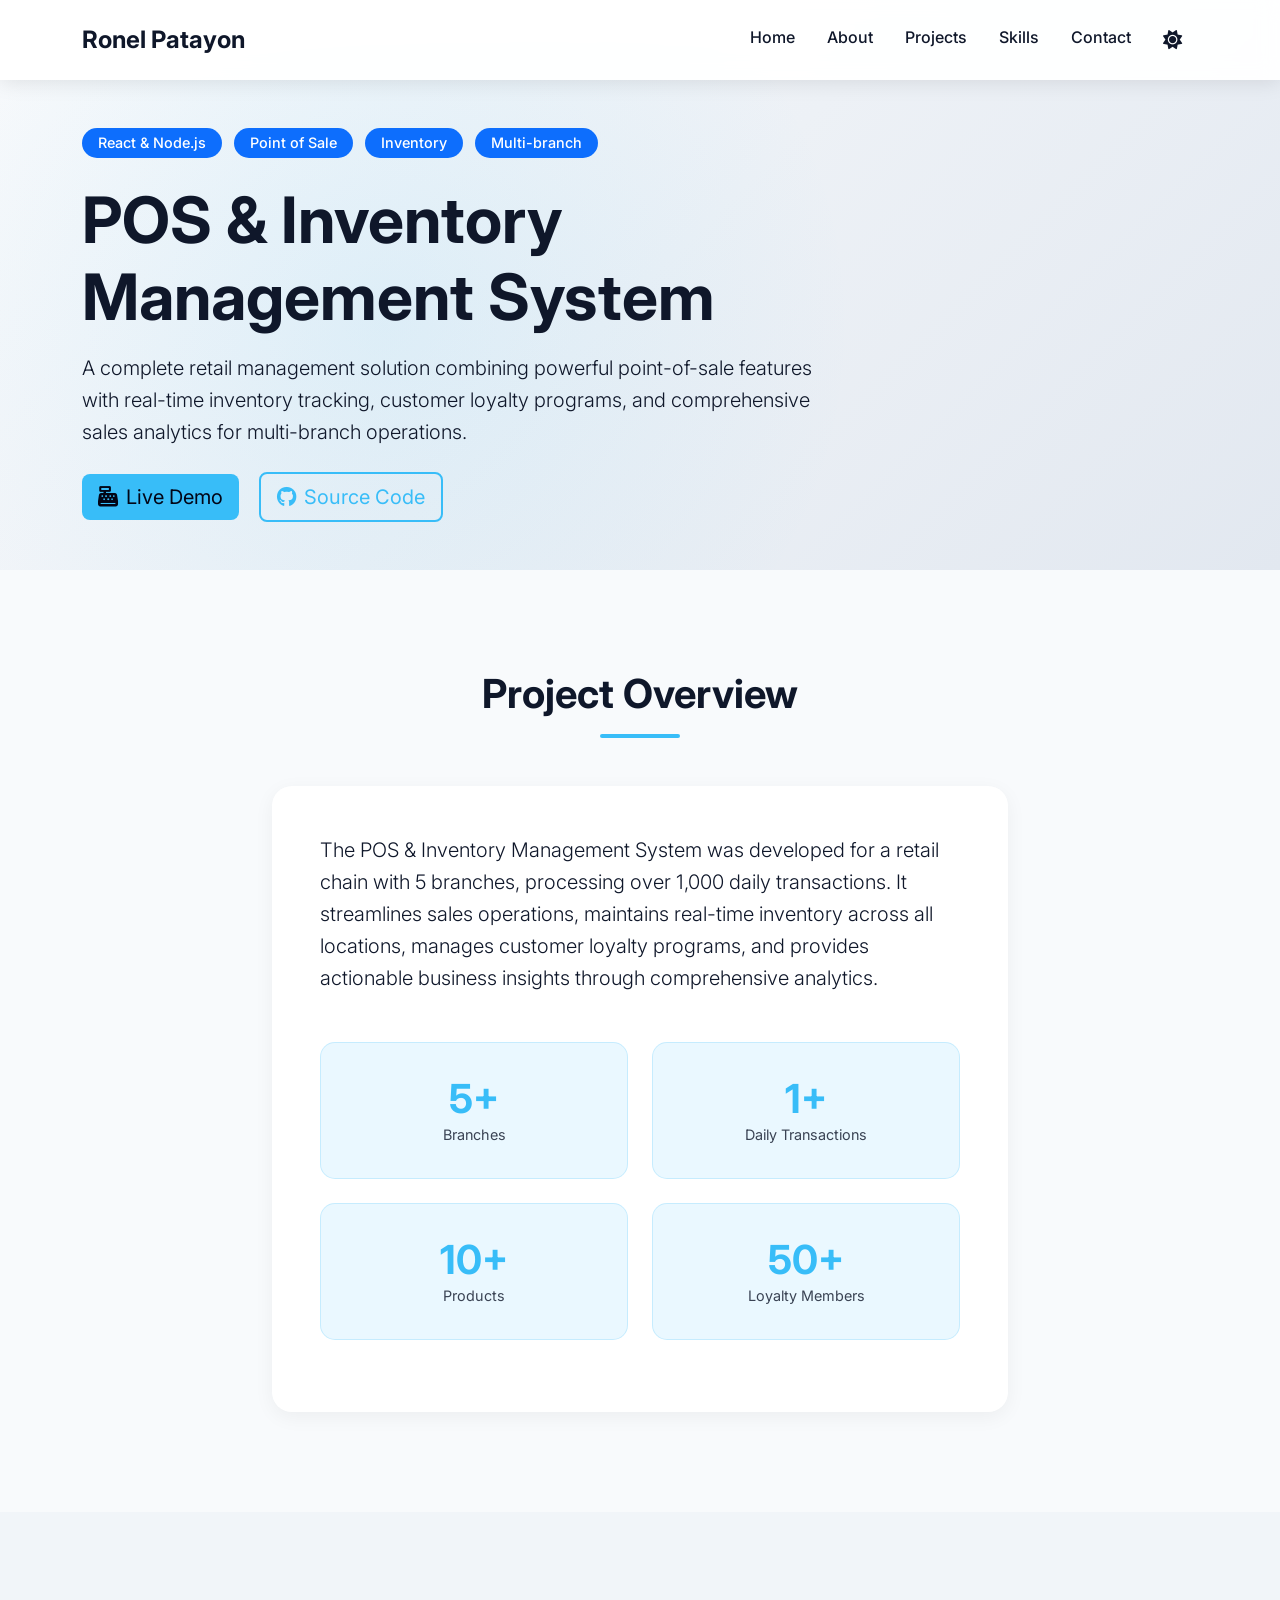
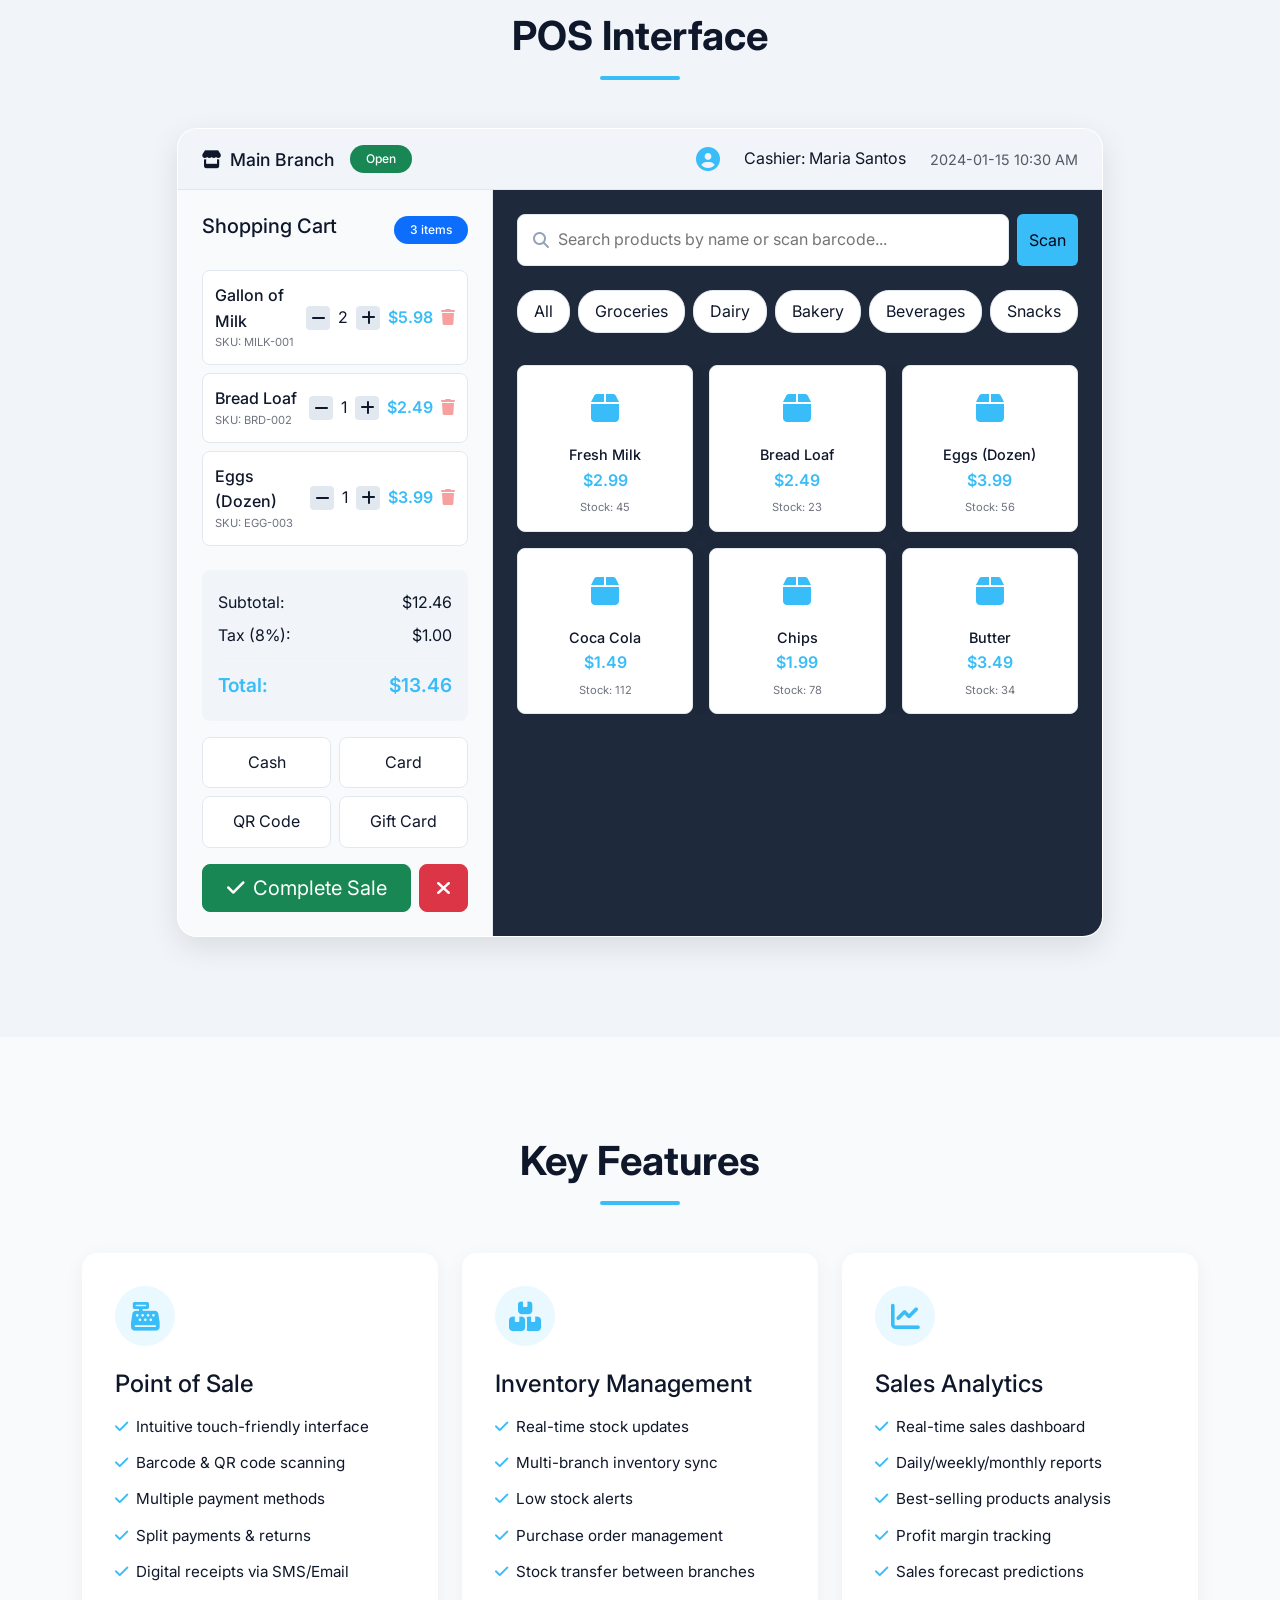
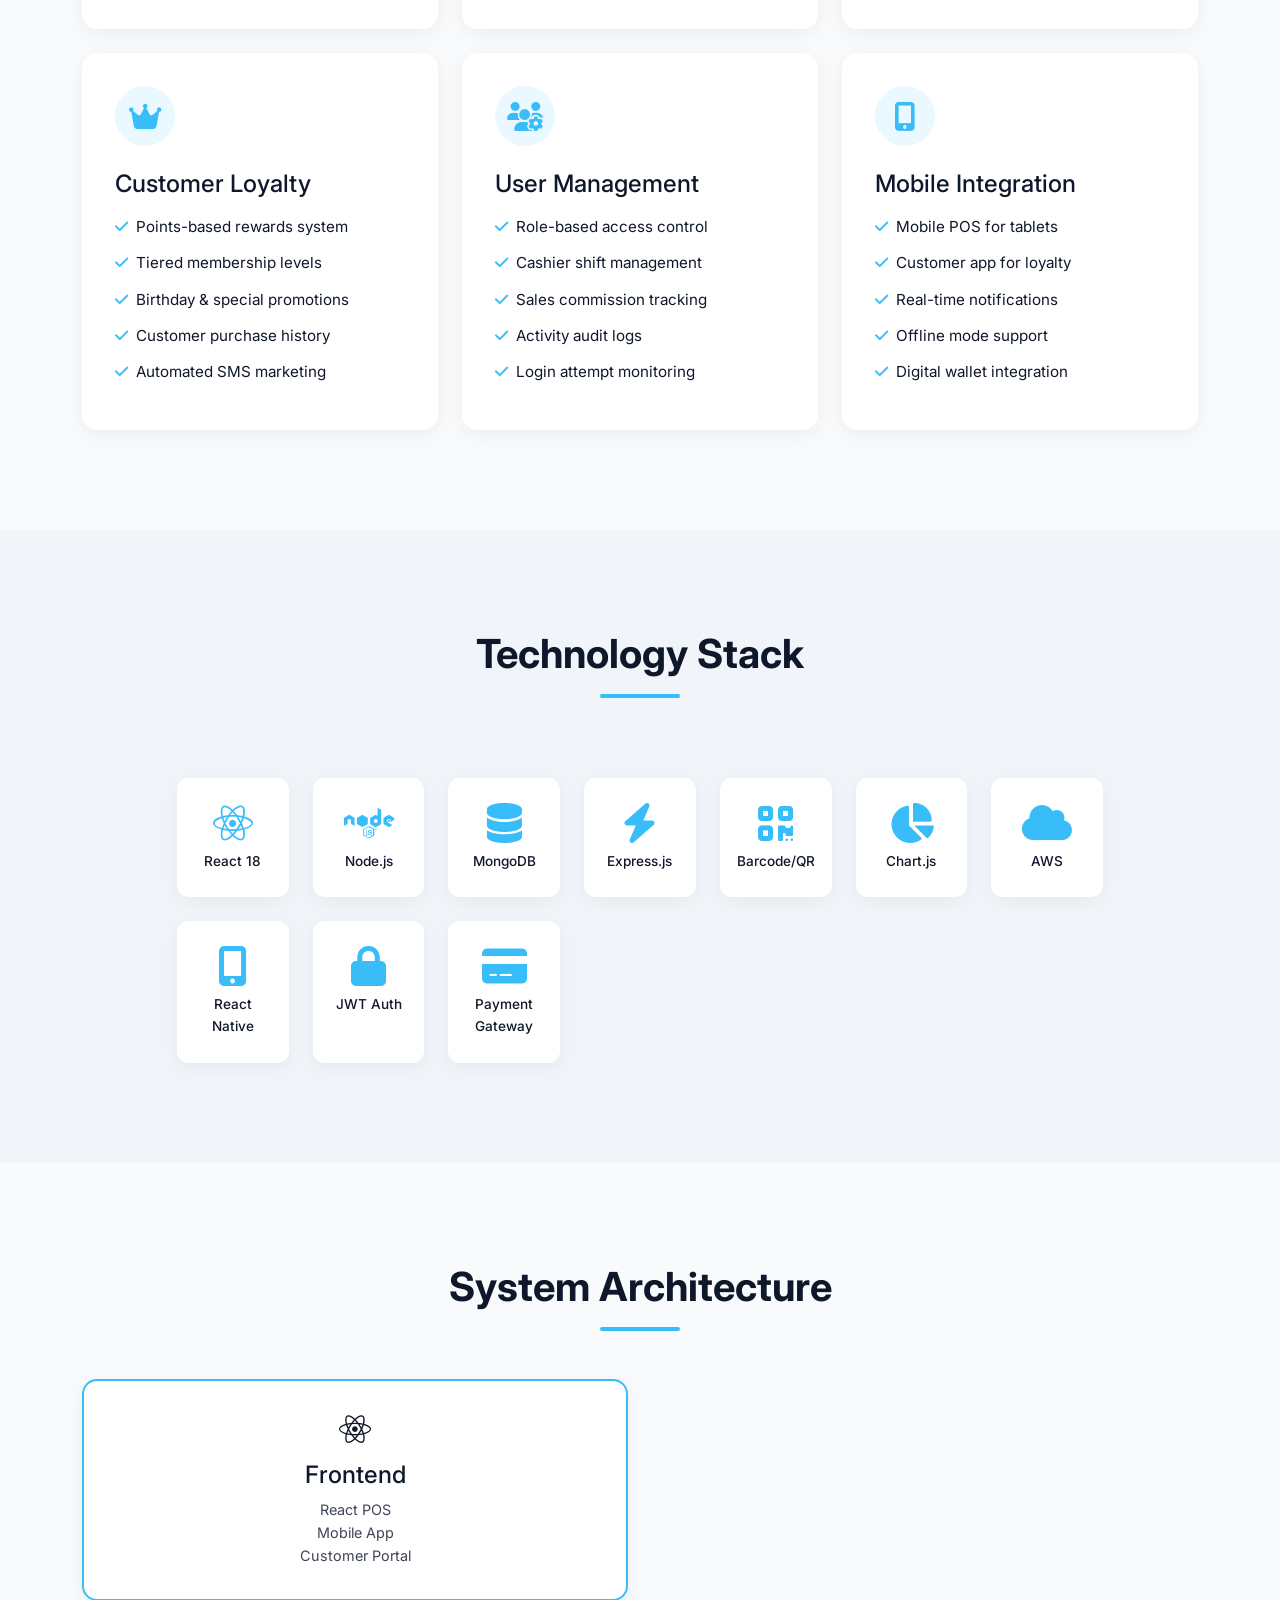
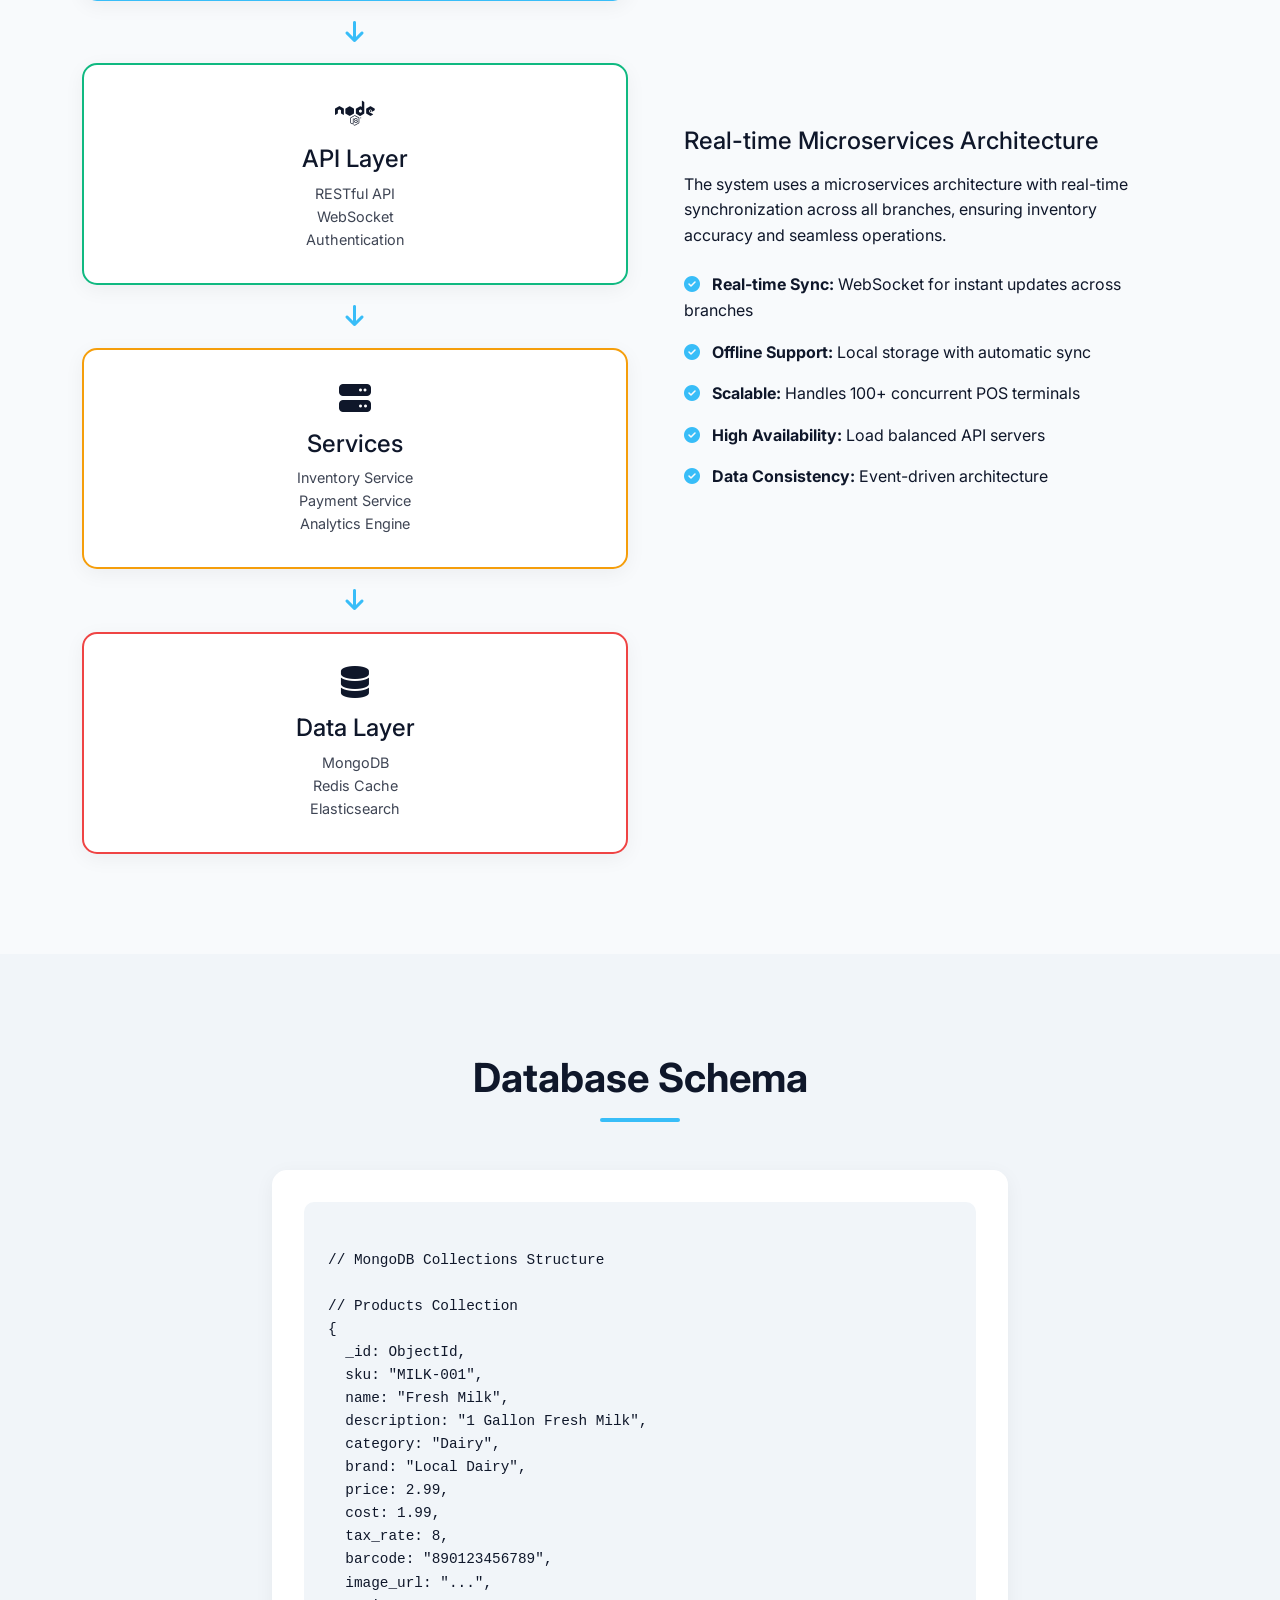
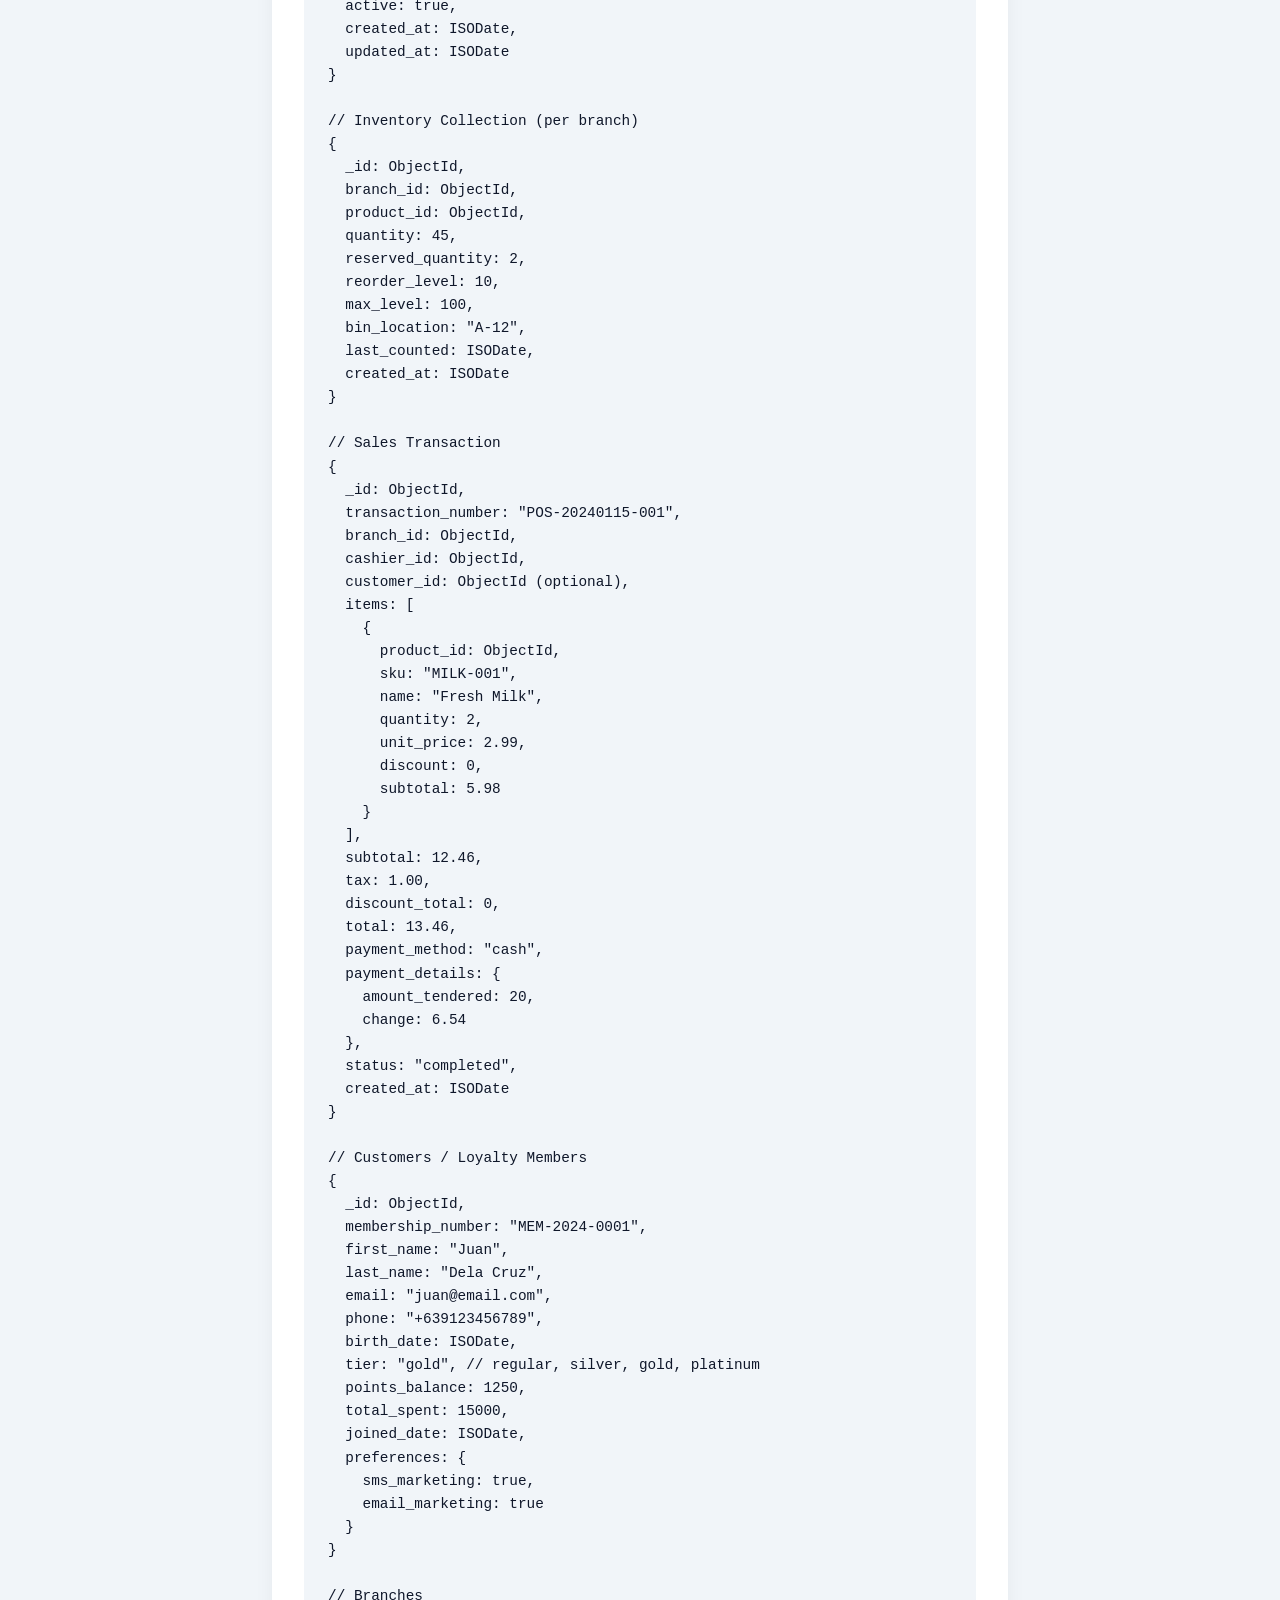
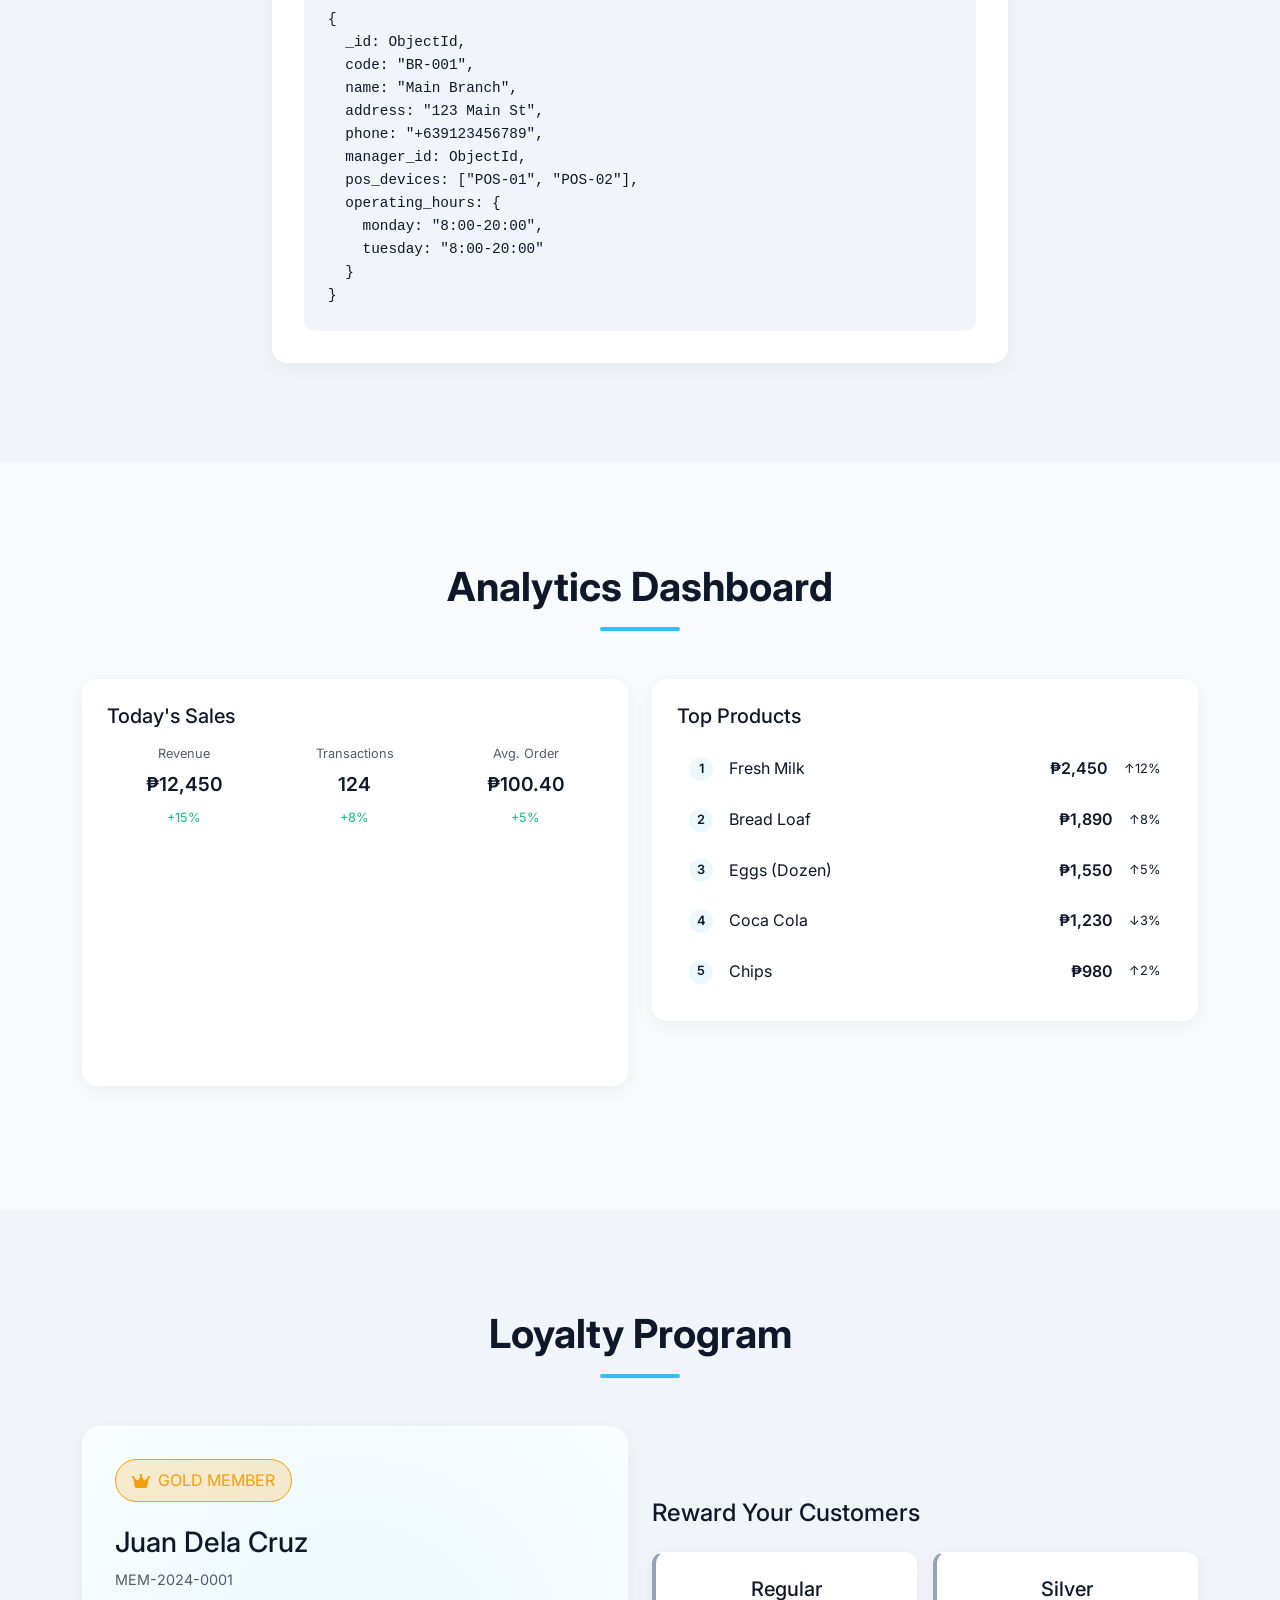
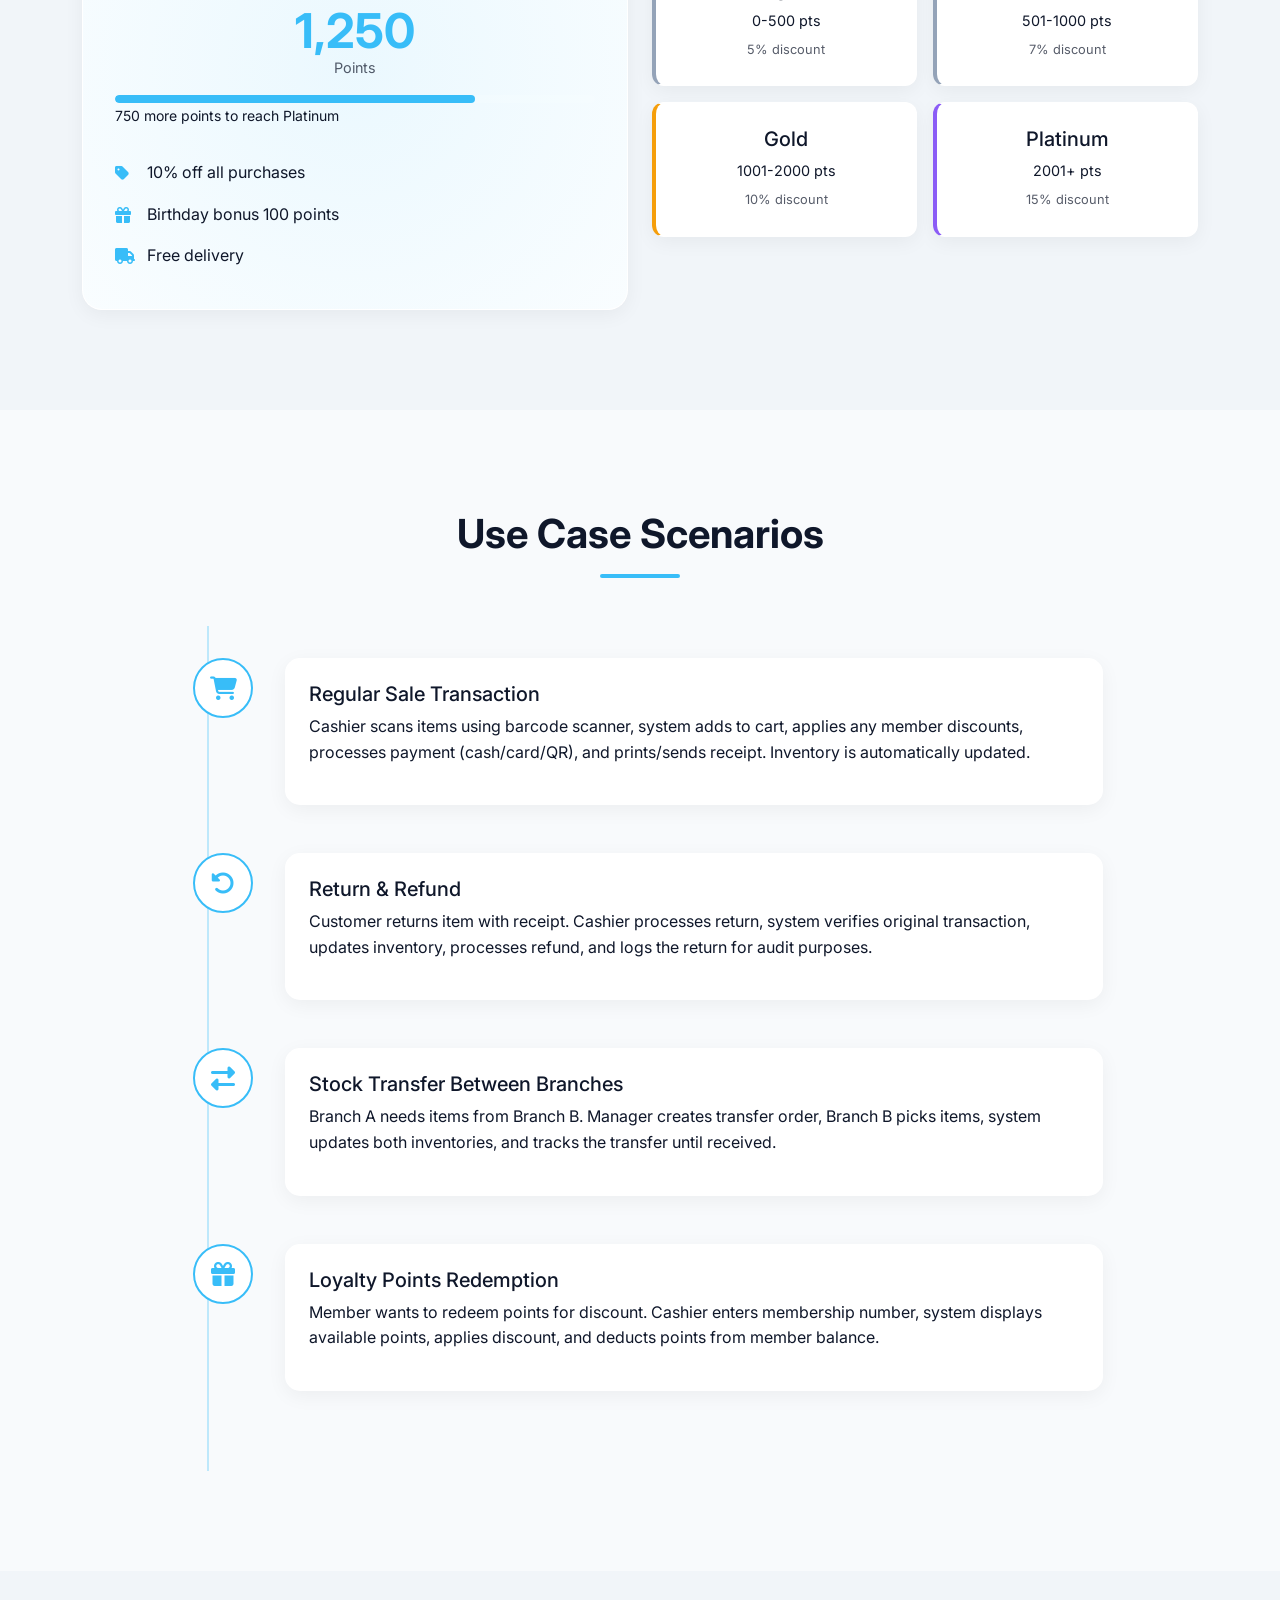
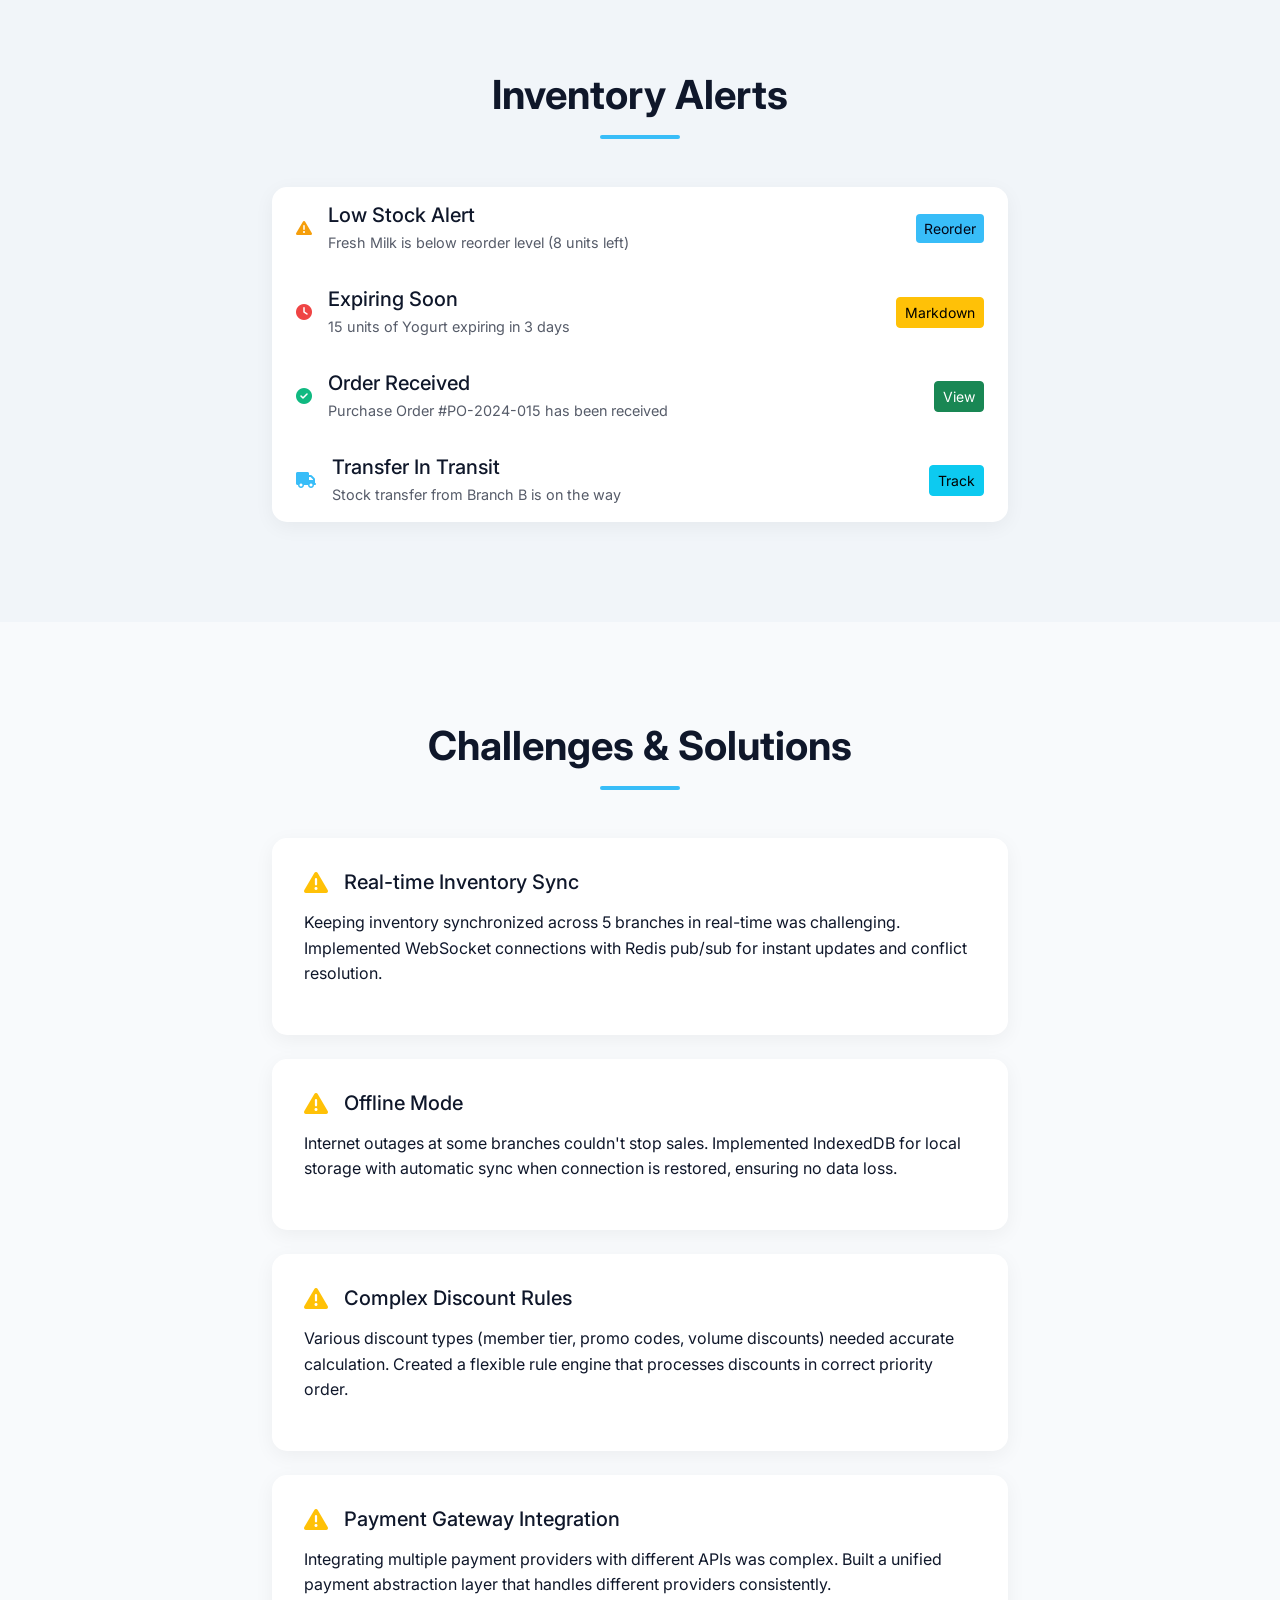
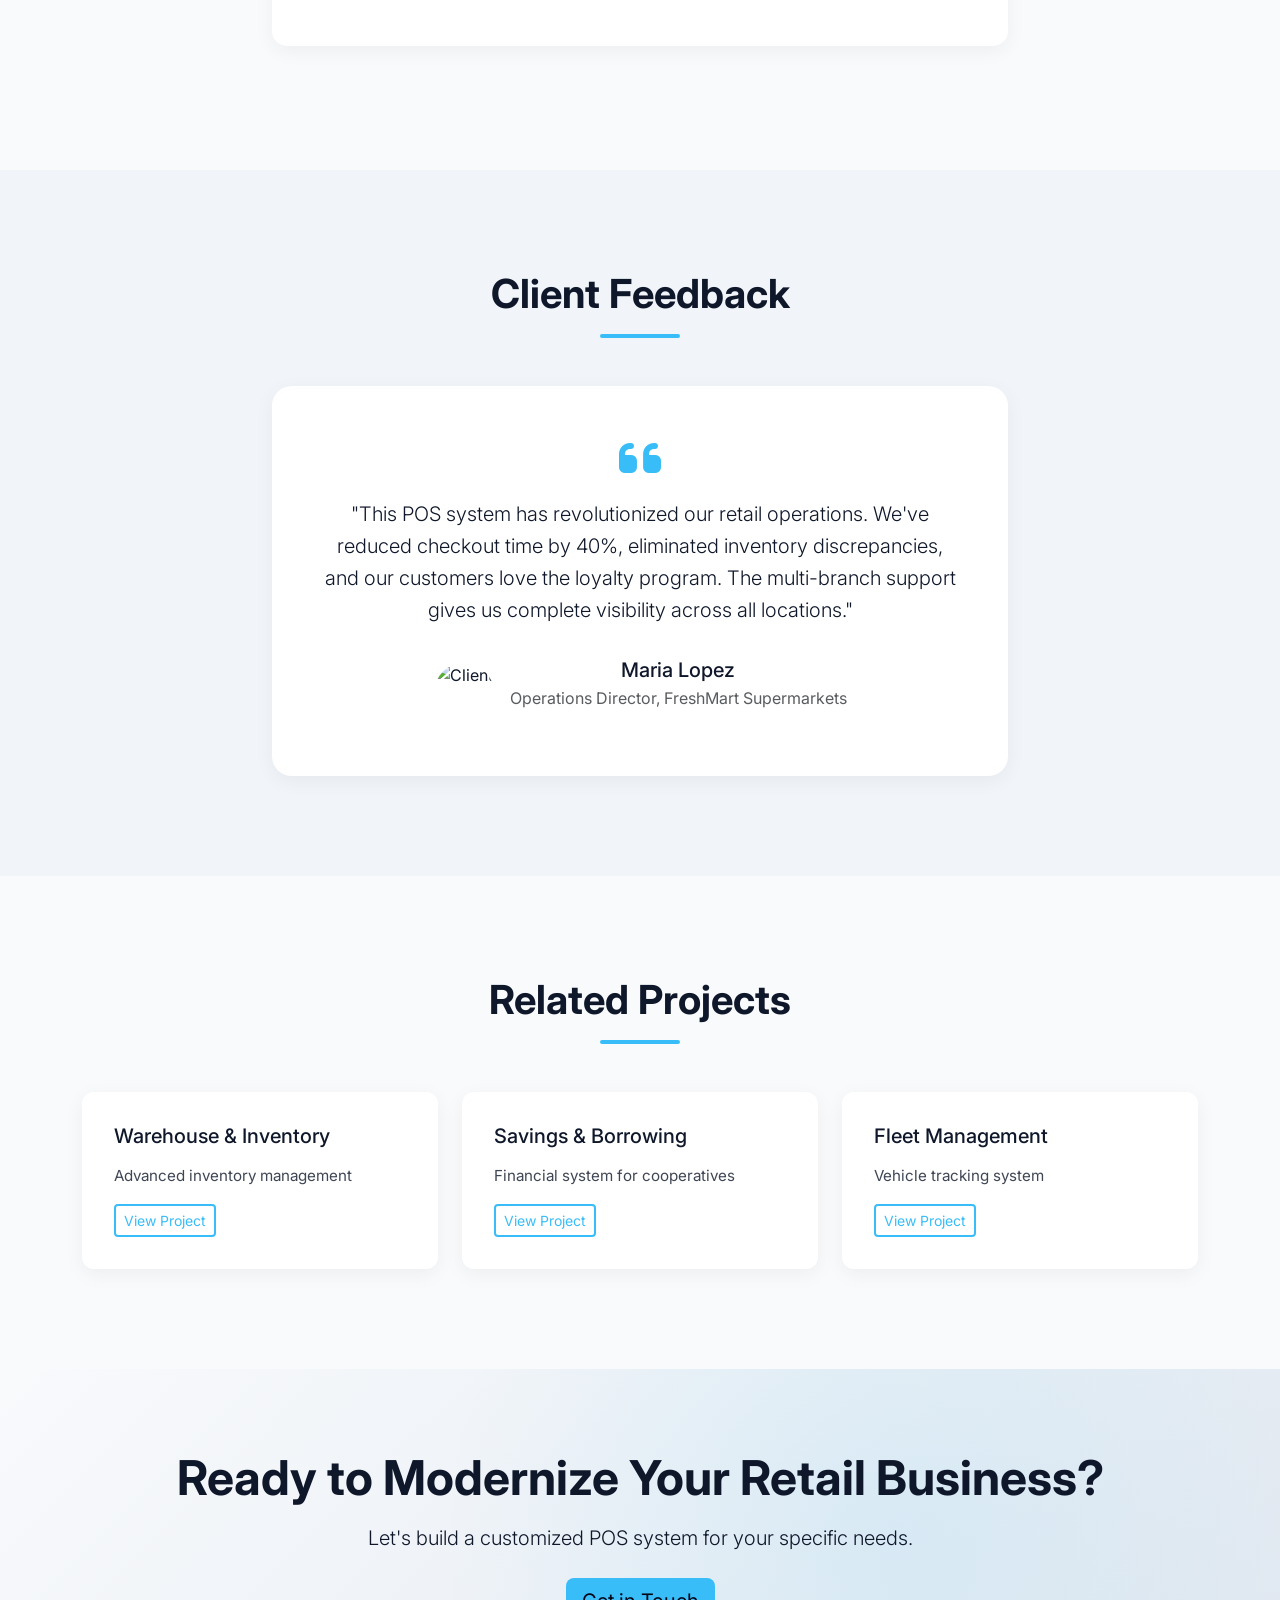
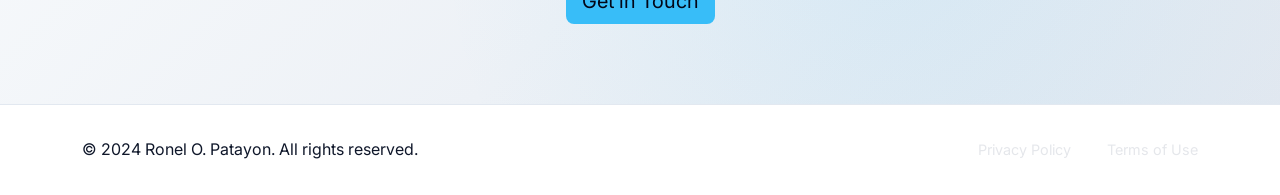
==== commit d5fd5ce1: "Update pos-inventory.html Adding Live demo link" ====
--- a/pos-inventory.html
+++ b/pos-inventory.html
@@ -63,7 +63,7 @@
           <h1 class="display-3 fw-bold mb-3">POS & Inventory Management System</h1>
           <p class="lead mb-4">A complete retail management solution combining powerful point-of-sale features with real-time inventory tracking, customer loyalty programs, and comprehensive sales analytics for multi-branch operations.</p>
           <div class="project-links">
-            <a href="#" class="btn btn-primary btn-lg me-3"><i class="fas fa-cash-register me-2"></i>Live Demo</a>
+            <a href="https://barbershopdemo.free.nf/" class="btn btn-primary btn-lg me-3"><i class="fas fa-cash-register me-2"></i>Live Demo</a>
             <a href="#" class="btn btn-outline-primary btn-lg"><i class="fab fa-github me-2"></i>Source Code</a>
           </div>
         </div>
--- a/css/project-detail.css
+++ b/css/project-detail.css
@@ -1605,3 +1605,684 @@
     width: 100%;
   }
 }
+/* POS Terminal */
+.pos-terminal {
+  background: var(--dark-surface);
+  border-radius: 20px;
+  overflow: hidden;
+  box-shadow: 0 20px 40px rgba(0,0,0,0.3);
+  border: 1px solid rgba(255,255,255,0.05);
+}
+
+.pos-header {
+  background: #1e293b;
+  padding: 1rem 1.5rem;
+  display: flex;
+  justify-content: space-between;
+  align-items: center;
+  border-bottom: 1px solid rgba(255,255,255,0.1);
+}
+
+.store-info {
+  display: flex;
+  align-items: center;
+  gap: 1rem;
+}
+
+.store-info h4 {
+  margin: 0;
+  font-size: 1.1rem;
+}
+
+.cashier-info {
+  display: flex;
+  align-items: center;
+  gap: 1.5rem;
+}
+
+.cashier-info i {
+  font-size: 1.5rem;
+  color: var(--primary-color);
+}
+
+.date-time {
+  font-size: 0.9rem;
+  opacity: 0.7;
+}
+
+.pos-grid {
+  display: grid;
+  grid-template-columns: 1fr 1.5fr;
+  min-height: 600px;
+}
+
+/* Cart Section */
+.cart-section {
+  background: #0f172a;
+  padding: 1.5rem;
+  border-right: 1px solid rgba(255,255,255,0.1);
+  display: flex;
+  flex-direction: column;
+}
+
+.cart-header {
+  display: flex;
+  justify-content: space-between;
+  align-items: center;
+  margin-bottom: 1.5rem;
+}
+
+.cart-items {
+  flex-grow: 1;
+  overflow-y: auto;
+  max-height: 350px;
+  margin-bottom: 1rem;
+}
+
+.cart-item {
+  display: grid;
+  grid-template-columns: 2fr 1fr 1fr auto;
+  gap: 0.5rem;
+  align-items: center;
+  padding: 0.75rem;
+  background: rgba(255,255,255,0.02);
+  border-radius: 8px;
+  margin-bottom: 0.5rem;
+  transition: var(--transition);
+}
+
+.cart-item:hover {
+  background: rgba(56, 189, 248, 0.1);
+}
+
+.item-details {
+  display: flex;
+  flex-direction: column;
+}
+
+.item-name {
+  font-weight: 500;
+}
+
+.item-sku {
+  font-size: 0.7rem;
+  opacity: 0.6;
+}
+
+.item-quantity {
+  display: flex;
+  align-items: center;
+  gap: 0.5rem;
+}
+
+.qty-btn {
+  width: 24px;
+  height: 24px;
+  border-radius: 4px;
+  border: none;
+  background: rgba(255,255,255,0.1);
+  color: white;
+  display: flex;
+  align-items: center;
+  justify-content: center;
+  transition: var(--transition);
+}
+
+.qty-btn:hover {
+  background: var(--primary-color);
+}
+
+.item-price {
+  font-weight: 600;
+  color: var(--primary-color);
+}
+
+.remove-item {
+  background: none;
+  border: none;
+  color: #ef4444;
+  opacity: 0.5;
+  transition: var(--transition);
+}
+
+.remove-item:hover {
+  opacity: 1;
+}
+
+.cart-summary {
+  background: rgba(255,255,255,0.02);
+  padding: 1rem;
+  border-radius: 8px;
+  margin-bottom: 1rem;
+}
+
+.summary-row {
+  display: flex;
+  justify-content: space-between;
+  padding: 0.25rem 0;
+}
+
+.summary-row.total {
+  font-size: 1.2rem;
+  font-weight: 600;
+  color: var(--primary-color);
+  border-top: 1px solid rgba(255,255,255,0.1);
+  margin-top: 0.5rem;
+  padding-top: 0.5rem;
+}
+
+.payment-methods {
+  display: grid;
+  grid-template-columns: repeat(2, 1fr);
+  gap: 0.5rem;
+  margin-bottom: 1rem;
+}
+
+.payment-btn {
+  padding: 0.75rem;
+  border: 1px solid rgba(255,255,255,0.1);
+  background: rgba(255,255,255,0.02);
+  color: white;
+  border-radius: 8px;
+  transition: var(--transition);
+}
+
+.payment-btn.active {
+  background: var(--primary-color);
+  color: #020617;
+  border-color: var(--primary-color);
+}
+
+.payment-btn:hover {
+  background: rgba(56, 189, 248, 0.2);
+}
+
+.payment-actions {
+  display: flex;
+  gap: 0.5rem;
+}
+
+/* Products Section */
+.products-section {
+  padding: 1.5rem;
+  background: var(--dark-surface);
+}
+
+.search-bar {
+  display: flex;
+  gap: 0.5rem;
+  margin-bottom: 1.5rem;
+  position: relative;
+}
+
+.search-bar i {
+  position: absolute;
+  left: 1rem;
+  top: 50%;
+  transform: translateY(-50%);
+  color: #94a3b8;
+}
+
+.search-bar input {
+  flex-grow: 1;
+  padding: 0.75rem 1rem 0.75rem 2.5rem;
+  background: rgba(255,255,255,0.05);
+  border: 1px solid rgba(255,255,255,0.1);
+  border-radius: 8px;
+  color: white;
+}
+
+.search-bar input:focus {
+  outline: none;
+  border-color: var(--primary-color);
+}
+
+.category-tabs {
+  display: flex;
+  gap: 0.5rem;
+  overflow-x: auto;
+  padding-bottom: 0.5rem;
+  margin-bottom: 1.5rem;
+}
+
+.category-btn {
+  padding: 0.5rem 1rem;
+  background: rgba(255,255,255,0.02);
+  border: 1px solid rgba(255,255,255,0.1);
+  border-radius: 20px;
+  color: white;
+  white-space: nowrap;
+  transition: var(--transition);
+}
+
+.category-btn.active {
+  background: var(--primary-color);
+  color: #020617;
+  border-color: var(--primary-color);
+}
+
+.product-grid {
+  display: grid;
+  grid-template-columns: repeat(3, 1fr);
+  gap: 1rem;
+  max-height: 450px;
+  overflow-y: auto;
+}
+
+.product-card {
+  background: rgba(255,255,255,0.02);
+  border-radius: 8px;
+  padding: 0.75rem;
+  text-align: center;
+  transition: var(--transition);
+  cursor: pointer;
+  border: 1px solid rgba(255,255,255,0.05);
+}
+
+.product-card:hover {
+  background: rgba(56, 189, 248, 0.1);
+  transform: translateY(-2px);
+  border-color: var(--primary-color);
+}
+
+.product-image {
+  width: 60px;
+  height: 60px;
+  margin: 0 auto 0.5rem;
+  background: rgba(255,255,255,0.05);
+  border-radius: 8px;
+  display: flex;
+  align-items: center;
+  justify-content: center;
+}
+
+.product-image i {
+  font-size: 2rem;
+  color: var(--primary-color);
+}
+
+.product-info h6 {
+  font-size: 0.9rem;
+  margin-bottom: 0.25rem;
+}
+
+.product-info .price {
+  display: block;
+  font-weight: 600;
+  color: var(--primary-color);
+}
+
+.product-info small {
+  font-size: 0.7rem;
+  opacity: 0.6;
+}
+
+/* Dashboard Cards */
+.dashboard-card {
+  background: var(--dark-surface);
+  padding: 1.5rem;
+  border-radius: 15px;
+  border: 1px solid rgba(255,255,255,0.05);
+}
+
+.kpi-grid {
+  display: grid;
+  grid-template-columns: repeat(3, 1fr);
+  gap: 1rem;
+  margin-bottom: 1.5rem;
+}
+
+.kpi-item {
+  text-align: center;
+}
+
+.kpi-label {
+  display: block;
+  font-size: 0.8rem;
+  opacity: 0.7;
+  margin-bottom: 0.25rem;
+}
+
+.kpi-value {
+  display: block;
+  font-size: 1.2rem;
+  font-weight: 600;
+  margin-bottom: 0.25rem;
+}
+
+.kpi-change {
+  font-size: 0.8rem;
+}
+
+.kpi-change.positive {
+  color: #10b981;
+}
+
+.kpi-change.negative {
+  color: #ef4444;
+}
+
+.top-products {
+  max-height: 300px;
+  overflow-y: auto;
+}
+
+.top-product-item {
+  display: flex;
+  align-items: center;
+  gap: 1rem;
+  padding: 0.75rem;
+  border-bottom: 1px solid rgba(255,255,255,0.05);
+}
+
+.top-product-item:last-child {
+  border-bottom: none;
+}
+
+.product-rank {
+  width: 24px;
+  height: 24px;
+  background: rgba(56, 189, 248, 0.1);
+  border-radius: 50%;
+  display: flex;
+  align-items: center;
+  justify-content: center;
+  font-size: 0.8rem;
+  font-weight: 600;
+}
+
+.product-name {
+  flex-grow: 1;
+}
+
+.product-sales {
+  font-weight: 600;
+}
+
+.product-trend {
+  font-size: 0.8rem;
+}
+
+/* Loyalty Card */
+.loyalty-card {
+  background: linear-gradient(135deg, #1e293b, #0f172a);
+  border-radius: 20px;
+  padding: 2rem;
+  border: 1px solid rgba(255,255,255,0.1);
+  position: relative;
+  overflow: hidden;
+}
+
+.loyalty-card::before {
+  content: '';
+  position: absolute;
+  top: -50%;
+  right: -50%;
+  width: 200%;
+  height: 200%;
+  background: radial-gradient(circle, rgba(56,189,248,0.1) 0%, transparent 70%);
+}
+
+.member-tier {
+  display: inline-flex;
+  align-items: center;
+  gap: 0.5rem;
+  padding: 0.5rem 1rem;
+  border-radius: 30px;
+  margin-bottom: 1.5rem;
+  position: relative;
+  z-index: 1;
+}
+
+.member-tier.gold {
+  background: rgba(245, 158, 11, 0.2);
+  color: #f59e0b;
+  border: 1px solid #f59e0b;
+}
+
+.member-info {
+  position: relative;
+  z-index: 1;
+  margin-bottom: 1.5rem;
+}
+
+.member-id {
+  font-size: 0.9rem;
+  opacity: 0.7;
+  margin-bottom: 1rem;
+}
+
+.points-display {
+  text-align: center;
+  margin-bottom: 1rem;
+}
+
+.points-value {
+  font-size: 3rem;
+  font-weight: 700;
+  color: var(--primary-color);
+  line-height: 1;
+}
+
+.points-label {
+  display: block;
+  font-size: 0.9rem;
+  opacity: 0.7;
+}
+
+.member-benefits {
+  position: relative;
+  z-index: 1;
+}
+
+.benefit-item {
+  display: flex;
+  align-items: center;
+  gap: 0.75rem;
+  padding: 0.5rem 0;
+}
+
+.benefit-item i {
+  color: var(--primary-color);
+  width: 20px;
+}
+
+/* Tier Grid */
+.tier-grid {
+  display: grid;
+  grid-template-columns: repeat(2, 1fr);
+  gap: 1rem;
+}
+
+.tier-item {
+  background: var(--dark-surface);
+  padding: 1.5rem;
+  border-radius: 12px;
+  text-align: center;
+  border: 1px solid rgba(255,255,255,0.05);
+}
+
+.tier-item.regular { border-left: 4px solid #94a3b8; }
+.tier-item.silver { border-left: 4px solid #94a3b8; }
+.tier-item.gold { border-left: 4px solid #f59e0b; }
+.tier-item.platinum { border-left: 4px solid #8b5cf6; }
+
+.tier-item h5 {
+  margin-bottom: 0.5rem;
+}
+
+.tier-item p {
+  font-size: 0.9rem;
+  margin-bottom: 0.25rem;
+}
+
+.tier-item small {
+  font-size: 0.8rem;
+  opacity: 0.7;
+}
+
+/* Alerts List */
+.alerts-list {
+  background: var(--dark-surface);
+  border-radius: 15px;
+  overflow: hidden;
+}
+
+.alert-item {
+  display: flex;
+  align-items: center;
+  gap: 1rem;
+  padding: 1rem 1.5rem;
+  border-bottom: 1px solid rgba(255,255,255,0.05);
+  transition: var(--transition);
+}
+
+.alert-item:last-child {
+  border-bottom: none;
+}
+
+.alert-item:hover {
+  background: rgba(255,255,255,0.02);
+}
+
+.alert-item.warning i { color: #f59e0b; }
+.alert-item.danger i { color: #ef4444; }
+.alert-item.success i { color: #10b981; }
+.alert-item.info i { color: #38bdf8; }
+
+.alert-content {
+  flex-grow: 1;
+}
+
+.alert-content h5 {
+  margin-bottom: 0.25rem;
+}
+
+.alert-content p {
+  margin: 0;
+  font-size: 0.9rem;
+  opacity: 0.7;
+}
+
+/* Light Mode Adjustments */
+body.light-mode .pos-terminal {
+  background: var(--light-surface);
+  box-shadow: 0 10px 30px rgba(0,0,0,0.1);
+}
+
+body.light-mode .pos-header {
+  background: #f1f5f9;
+  border-bottom-color: #e2e8f0;
+}
+
+body.light-mode .cart-section {
+  background: #f8fafc;
+  border-right-color: #e2e8f0;
+}
+
+body.light-mode .cart-item {
+  background: white;
+  border: 1px solid #e2e8f0;
+}
+
+body.light-mode .cart-item:hover {
+  background: rgba(56, 189, 248, 0.05);
+}
+
+body.light-mode .qty-btn {
+  background: #e2e8f0;
+  color: #0f172a;
+}
+
+body.light-mode .cart-summary {
+  background: #f1f5f9;
+}
+
+body.light-mode .payment-btn {
+  background: white;
+  border-color: #e2e8f0;
+  color: #0f172a;
+}
+
+body.light-mode .search-bar input {
+  background: white;
+  border-color: #e2e8f0;
+  color: #0f172a;
+}
+
+body.light-mode .category-btn {
+  background: white;
+  border-color: #e2e8f0;
+  color: #0f172a;
+}
+
+body.light-mode .product-card {
+  background: white;
+  border-color: #e2e8f0;
+}
+
+body.light-mode .product-card:hover {
+  background: rgba(56, 189, 248, 0.05);
+}
+
+body.light-mode .dashboard-card,
+body.light-mode .loyalty-card,
+body.light-mode .tier-item,
+body.light-mode .alerts-list {
+  background: var(--light-surface);
+  box-shadow: 0 5px 20px rgba(0,0,0,0.05);
+}
+
+/* Responsive */
+@media (max-width: 992px) {
+  .pos-grid {
+    grid-template-columns: 1fr;
+  }
+  
+  .cart-section {
+    border-right: none;
+    border-bottom: 1px solid rgba(255,255,255,0.1);
+  }
+  
+  .product-grid {
+    grid-template-columns: repeat(4, 1fr);
+  }
+}
+
+@media (max-width: 768px) {
+  .pos-header {
+    flex-direction: column;
+    align-items: flex-start;
+    gap: 1rem;
+  }
+  
+  .cashier-info {
+    flex-wrap: wrap;
+  }
+  
+  .cart-item {
+    grid-template-columns: 1fr;
+    gap: 0.75rem;
+  }
+  
+  .product-grid {
+    grid-template-columns: repeat(2, 1fr);
+  }
+  
+  .kpi-grid {
+    grid-template-columns: 1fr;
+  }
+  
+  .tier-grid {
+    grid-template-columns: 1fr;
+  }
+  
+  .alert-item {
+    flex-direction: column;
+    text-align: center;
+  }
+  
+  .alert-item .btn {
+    width: 100%;
+  }
+}
